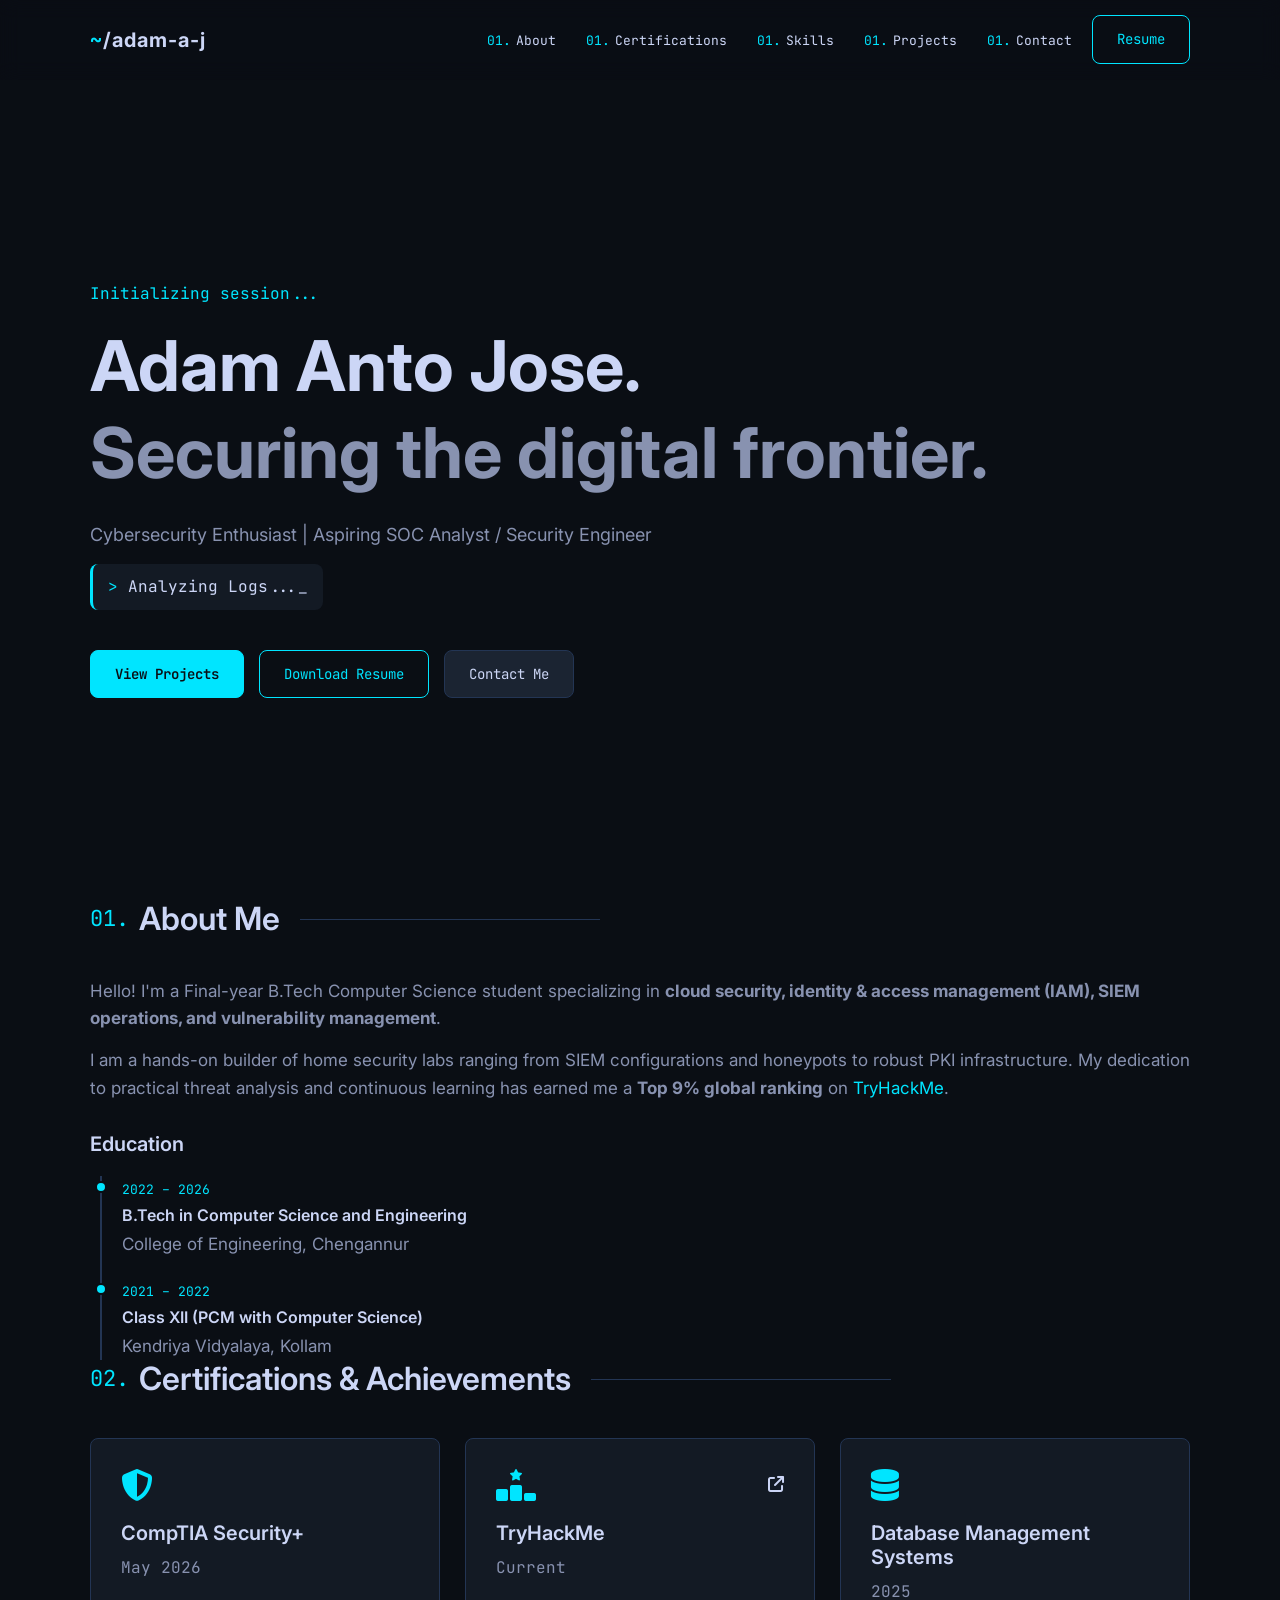
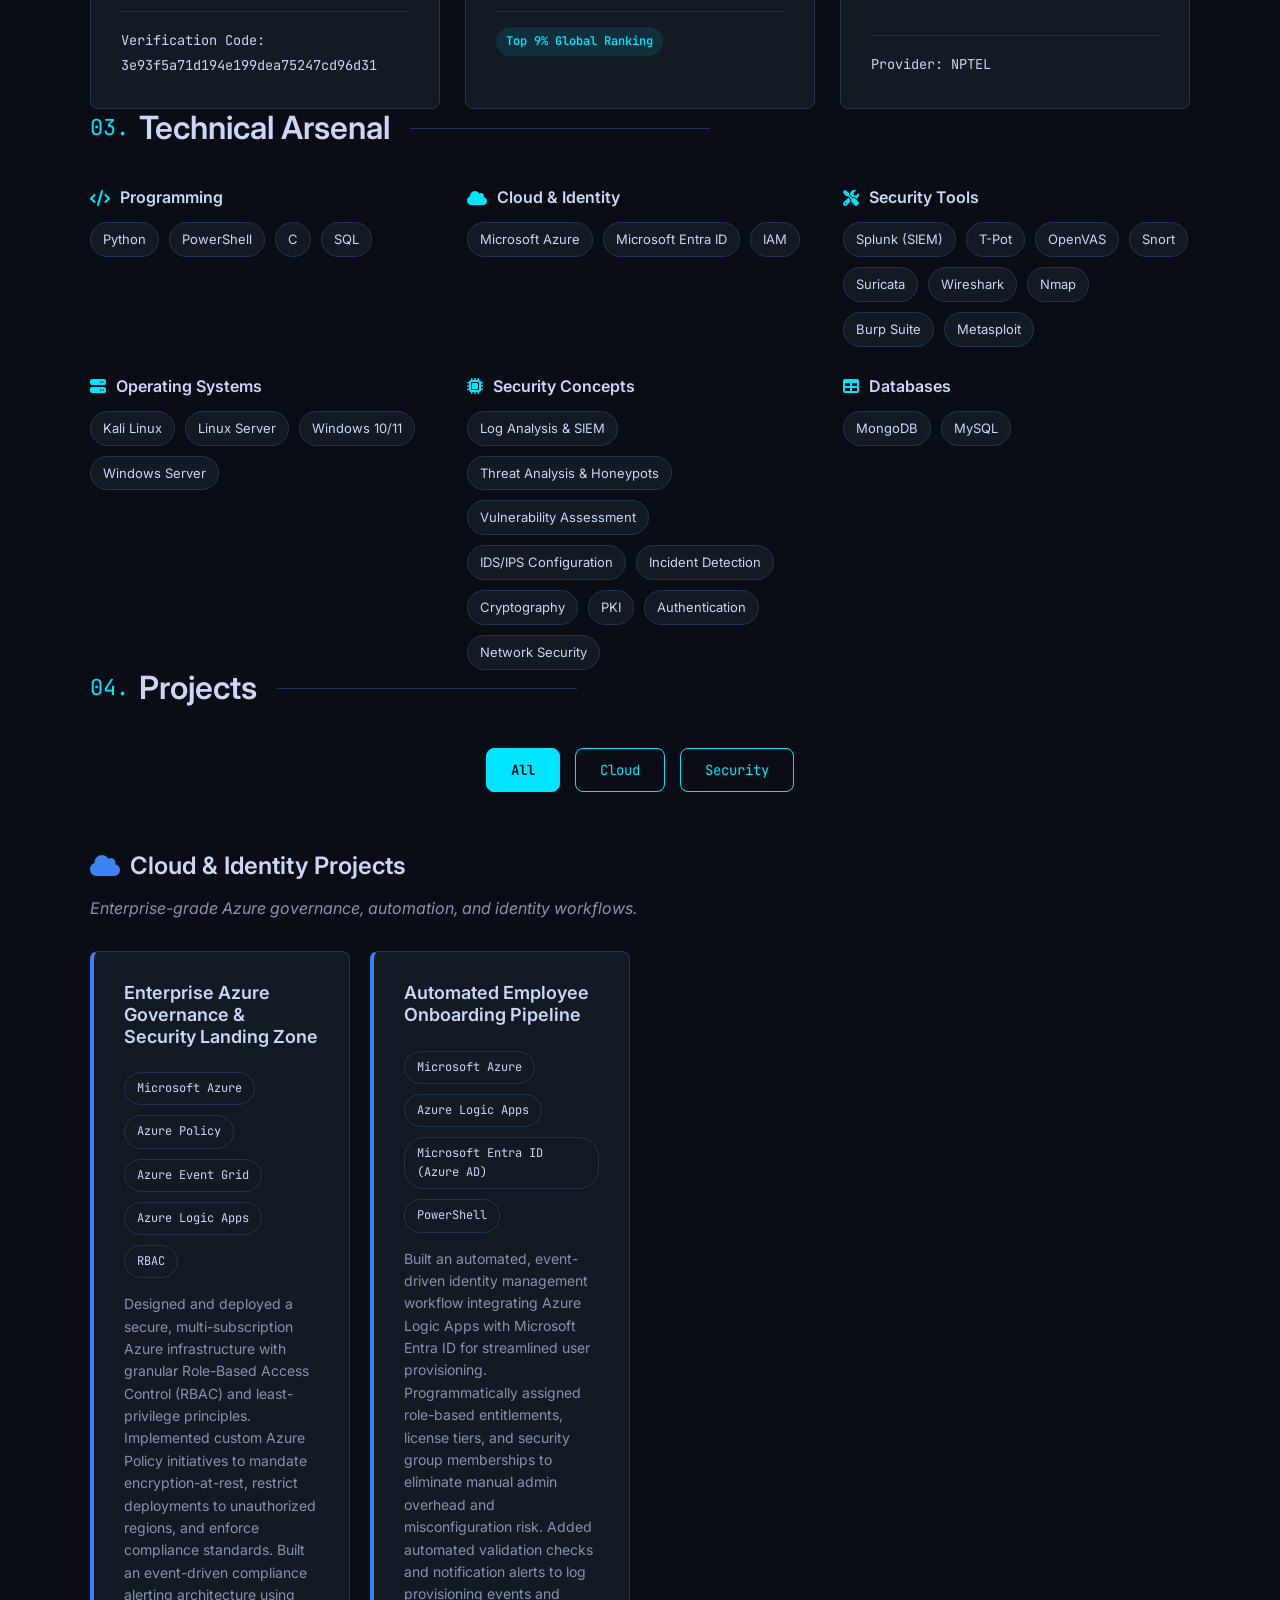
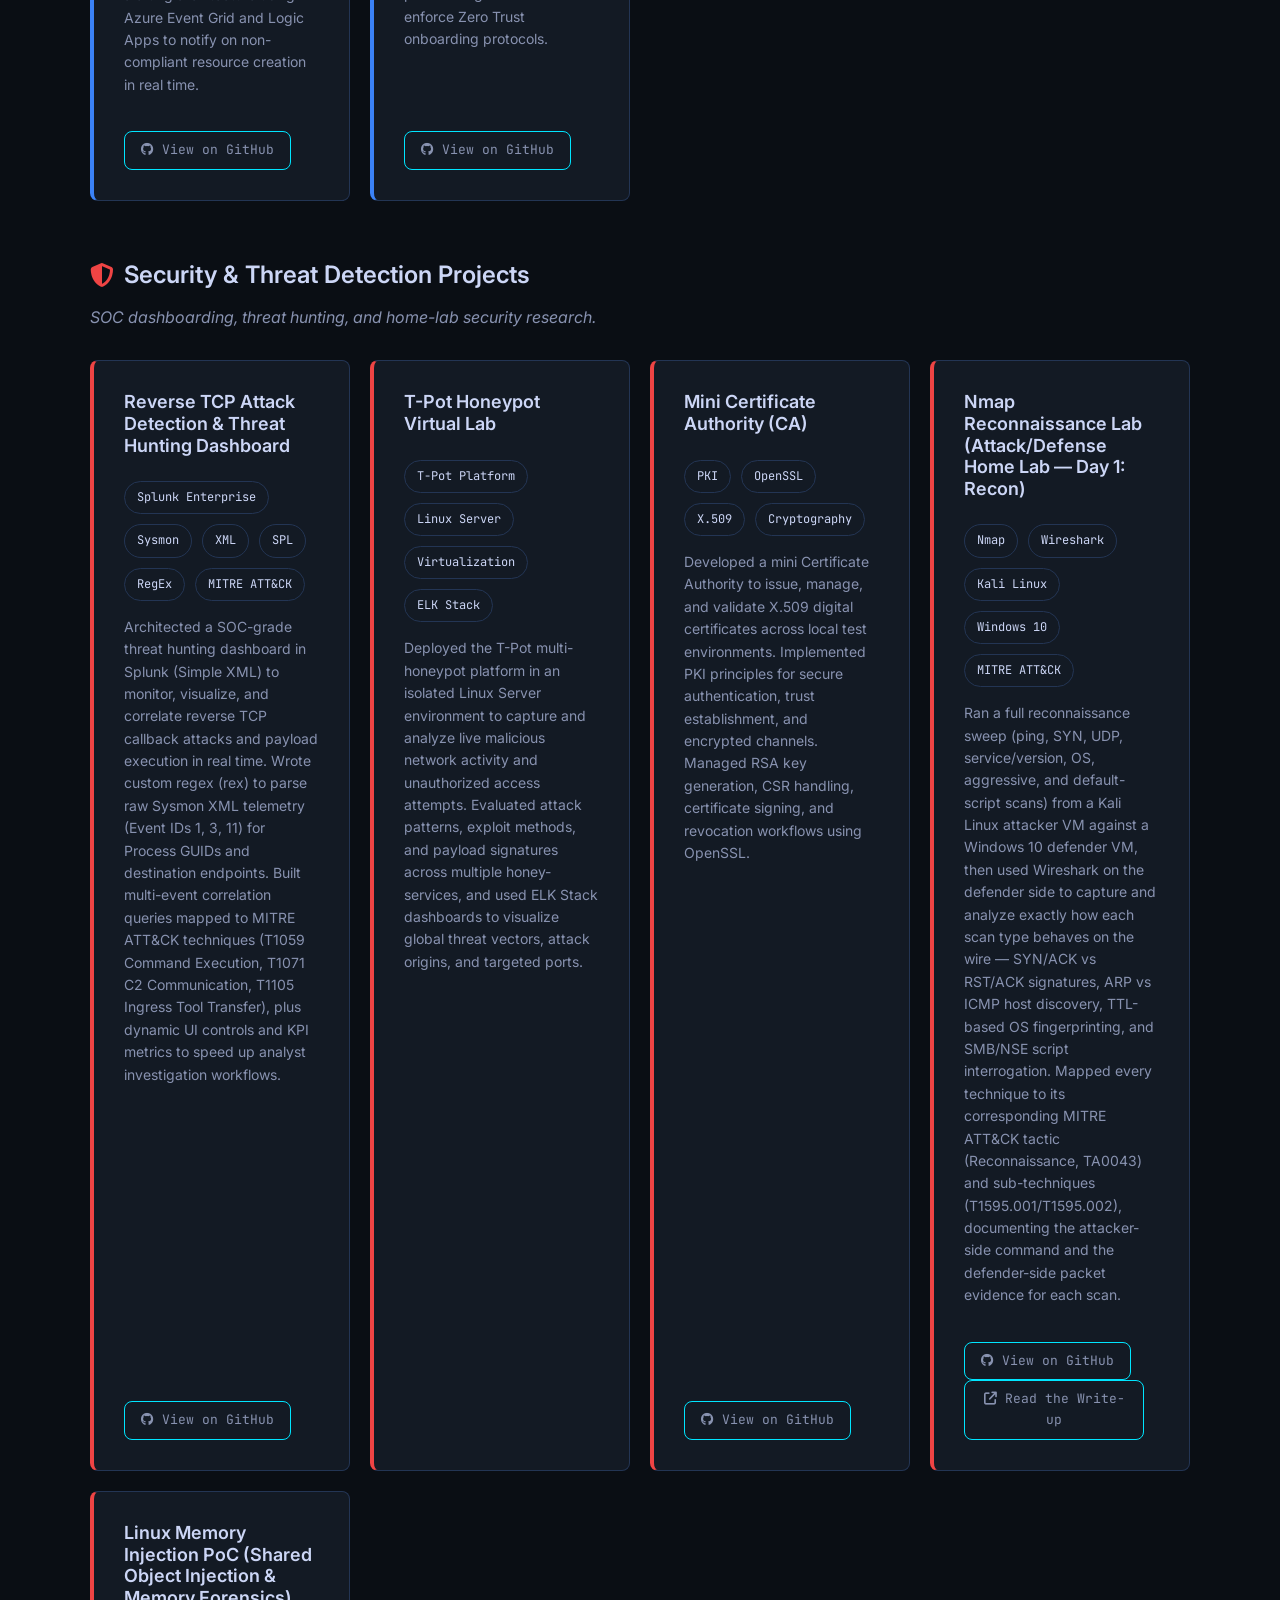
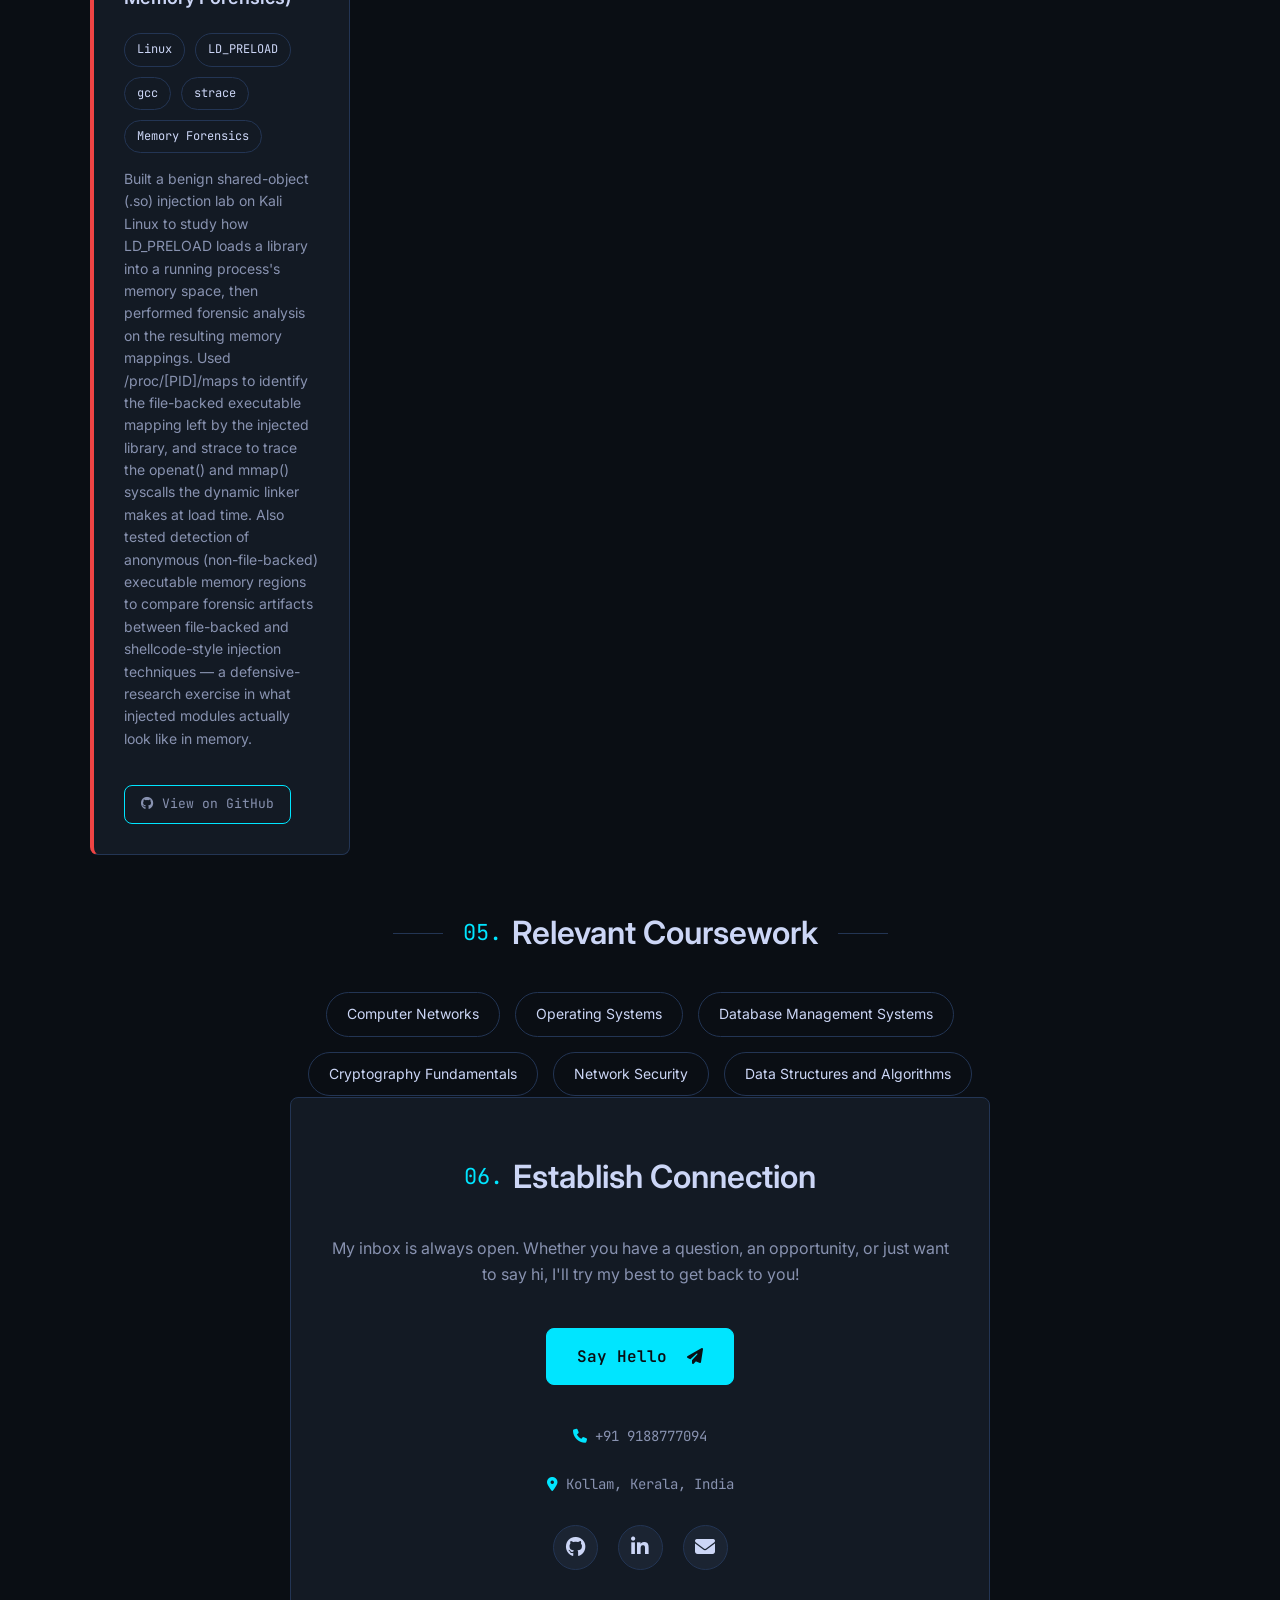
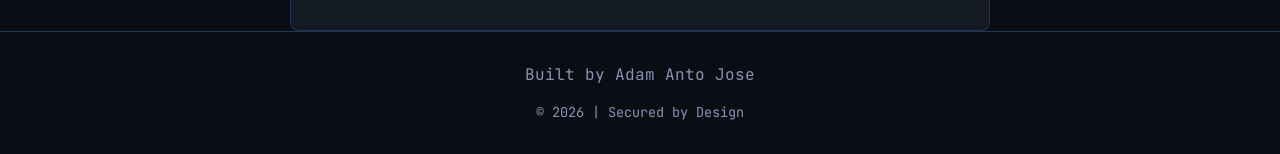
==== index.html @ 260c0771 "Add files via upload" ====
<!DOCTYPE html>
<html lang="en">

<head>
  <meta charset="UTF-8">
  <meta name="viewport" content="width=device-width, initial-scale=1.0">

  <!-- SEO & Meta Tags -->
  <title>Adam Anto Jose | Cybersecurity Professional</title>
  <meta name="description"
    content="Portfolio of Adam Anto Jose -  B.Tech Computer Science graduate with a strong foundation in cloud security, IAM, SIEM operations, and vulnerability management.">

  <!-- Open Graph -->
  <meta property="og:title" content="Adam Anto Jose | Cybersecurity Professional">
  <meta property="og:description" content="Cybersecurity Enthusiast | Aspiring SOC Analyst / Security Engineer">
  <meta property="og:type" content="website">

  <!-- Fonts -->
  <link rel="preconnect" href="https://fonts.googleapis.com">
  <link rel="preconnect" href="https://fonts.gstatic.com" crossorigin>
  <link
    href="https://fonts.googleapis.com/css2?family=Inter:wght@300;400;500;600;700&family=JetBrains+Mono:wght@400;500;700&display=swap"
    rel="stylesheet">

  <!-- FontAwesome -->
  <link rel="stylesheet" href="https://cdnjs.cloudflare.com/ajax/libs/font-awesome/6.4.0/css/all.min.css">

  <!-- Styles -->
  <link rel="stylesheet" href="style.css">
</head>

<body>

  <!-- Navigation -->
  <header id="navbar">
    <div class="nav-container main-grid">
      <a href="#hero" class="logo"><span class="mono accent">~</span>/adam-a-j</a>
      <button class="mobile-toggle" aria-label="Toggle menu">
        <i class="fa-solid fa-bars"></i>
      </button>
      <nav class="nav-links">
        <ol>
          <li><a href="#about">About</a></li>
          <li><a href="#certifications">Certifications</a></li>
          <li><a href="#skills">Skills</a></li>
          <li><a href="#projects">Projects</a></li>
          <li><a href="#contact">Contact</a></li>
        </ol>
        <a href="resume.pdf" class="btn btn-outline nav-btn" download>Resume</a>
      </nav>
    </div>
  </header>

  <main>
    <!-- Hero Section -->
    <section id="hero" class="main-grid">
      <div class="hero-content reveal fade-up">
        <p class="mono accent hero-greeting">Initializing session...</p>
        <h1 class="big-heading">Adam Anto Jose.</h1>
        <h2 class="big-heading muted">Securing the digital frontier.</h2>
        <div class="hero-bio">
          <p>Cybersecurity Enthusiast | Aspiring SOC Analyst / Security Engineer</p>
          <div class="terminal-text">
            <span class="mono accent">> </span><span id="typewriter" class="mono"></span>
          </div>
        </div>
        <div class="hero-cta">
          <a href="#projects" class="btn btn-primary">View Projects</a>
          <a href="Res.pdf" class="btn btn-outline" download>Download Resume</a>
          <a href="#contact" class="btn btn-secondary">Contact Me</a>
        </div>
      </div>
    </section>

    <!-- About Section -->
    <section id="about" class="main-grid">
      <h2 class="section-title reveal fade-right"><span class="mono accent">01.</span> About Me</h2>
      <div class="about-grid reveal fade-up">
        <div class="about-text">
          <p>Hello! I'm a Final-year B.Tech Computer Science student specializing in <strong>cloud security, identity &
              access management (IAM), SIEM operations, and vulnerability management</strong>.</p>
          <p>I am a hands-on builder of home security labs ranging from SIEM configurations and honeypots to robust PKI
            infrastructure. My dedication to practical threat analysis and continuous learning has earned me a
            <strong>Top 9% global ranking</strong> on <a href="https://tryhackme.com/p/adamaj44" target="_blank"
              class="text-link">TryHackMe</a>.
          </p>

          <h3 class="subsection-title">Education</h3>
          <div class="timeline">
            <div class="timeline-item">
              <div class="timeline-marker"></div>
              <div class="timeline-content">
                <span class="mono date">2022 – 2026</span>
                <h4>B.Tech in Computer Science and Engineering</h4>
                <p>College of Engineering, Chengannur</p>
              </div>
            </div>
            <div class="timeline-item">
              <div class="timeline-marker"></div>
              <div class="timeline-content">
                <span class="mono date">2021 – 2022</span>
                <h4>Class XII (PCM with Computer Science)</h4>
                <p>Kendriya Vidyalaya, Kollam</p>
              </div>
            </div>
          </div>
        </div>
      </div>
    </section>

    <!-- Certifications Section -->
    <section id="certifications" class="main-grid">
      <h2 class="section-title reveal fade-right"><span class="mono accent">02.</span> Certifications & Achievements
      </h2>
      <div class="card-grid reveal fade-up">

        <div class="card cert-card">
          <div class="card-top">
            <i class="fa-solid fa-shield-halved fa-2x accent"></i>
          </div>
          <h3>CompTIA Security+</h3>
          <p class="mono date">May 2026</p>
          <div class="cert-code">
            <span class="mono sm-text">Verification Code:</span>
            <span class="mono sm-text m-0">3e93f5a71d194e199dea75247cd96d31</span>
          </div>
        </div>

        <div class="card cert-card">
          <div class="card-top">
            <i class="fa-solid fa-ranking-star fa-2x accent"></i>
            <a href="https://tryhackme.com/p/adamantojose" target="_blank" aria-label="TryHackMe Profile"><i
                class="fa-solid fa-arrow-up-right-from-square"></i></a>
          </div>
          <h3>TryHackMe</h3>
          <p class="mono date">Current</p>
          <div class="cert-code">
            <span class="badge">Top 9% Global Ranking</span>
          </div>
        </div>

        <div class="card cert-card">
          <div class="card-top">
            <i class="fa-solid fa-database fa-2x accent"></i>
          </div>
          <h3>Database Management Systems</h3>
          <p class="mono date">2025</p>
          <div class="cert-code">
            <span class="mono sm-text m-0">Provider: NPTEL</span>
          </div>
        </div>

      </div>
    </section>

    <!-- Skills Section -->
    <section id="skills" class="main-grid">
      <h2 class="section-title reveal fade-right"><span class="mono accent">03.</span> Technical Arsenal</h2>
      <div class="skills-grid reveal fade-up">

        <div class="skill-category">
          <h3><i class="fa-solid fa-code"></i> Programming</h3>
          <div class="pill-group">
            <span class="pill">Python</span>
            <span class="pill">PowerShell</span>
            <span class="pill">C</span>
            <span class="pill">SQL</span>
          </div>
        </div>

        <div class="skill-category">
          <h3><i class="fa-solid fa-cloud"></i> Cloud & Identity</h3>
          <div class="pill-group">
            <span class="pill">Microsoft Azure</span>
            <span class="pill">Microsoft Entra ID</span>
            <span class="pill">IAM</span>
          </div>
        </div>

        <div class="skill-category">
          <h3><i class="fa-solid fa-screwdriver-wrench"></i> Security Tools</h3>
          <div class="pill-group">
            <span class="pill">Splunk (SIEM)</span>
            <span class="pill">T-Pot</span>
            <span class="pill">OpenVAS</span>
            <span class="pill">Snort</span>
            <span class="pill">Suricata</span>
            <span class="pill">Wireshark</span>
            <span class="pill">Nmap</span>
            <span class="pill">Burp Suite</span>
            <span class="pill">Metasploit</span>
          </div>
        </div>

        <div class="skill-category">
          <h3><i class="fa-solid fa-server"></i> Operating Systems</h3>
          <div class="pill-group">
            <span class="pill">Kali Linux</span>
            <span class="pill">Linux Server</span>
            <span class="pill">Windows 10/11</span>
            <span class="pill">Windows Server</span>
          </div>
        </div>

        <div class="skill-category">
          <h3><i class="fa-solid fa-microchip"></i> Security Concepts</h3>
          <div class="pill-group">
            <span class="pill">Log Analysis & SIEM</span>
            <span class="pill">Threat Analysis & Honeypots</span>
            <span class="pill">Vulnerability Assessment</span>
            <span class="pill">IDS/IPS Configuration</span>
            <span class="pill">Incident Detection</span>
            <span class="pill">Cryptography</span>
            <span class="pill">PKI</span>
            <span class="pill">Authentication</span>
            <span class="pill">Network Security</span>
          </div>
        </div>

        <div class="skill-category">
          <h3><i class="fa-solid fa-table"></i> Databases</h3>
          <div class="pill-group">
            <span class="pill">MongoDB</span>
            <span class="pill">MySQL</span>
          </div>
        </div>

      </div>
    </section>

    <!-- Projects Section -->
    <section id="projects" class="main-grid">
      <h2 class="section-title reveal fade-right"><span class="mono accent">04.</span> Projects</h2>

      <div class="project-filters reveal fade-up"
        style="display: flex; gap: 15px; margin-bottom: 60px; justify-content: center; flex-wrap: wrap;">
        <button class="btn btn-primary filter-btn" data-filter="all">All</button>
        <button class="btn btn-outline filter-btn" data-filter="cloud">Cloud</button>
        <button class="btn btn-outline filter-btn" data-filter="security">Security</button>
      </div>

      <!-- ================= CLOUD & IDENTITY PROJECTS ================= -->
      <div class="project-category reveal fade-up" data-group="cloud" style="margin-bottom: 60px;">
        <h3 class="subsection-title"
          style="display: flex; align-items: center; gap: 10px; margin-bottom: 15px; font-size: 24px;">
          <i class="fa-solid fa-cloud" style="color: #3b82f6;"></i> Cloud & Identity Projects
        </h3>
        <p style="color: var(--text-muted); font-style: italic; margin-bottom: 30px;">Enterprise-grade Azure governance,
          automation, and identity workflows.</p>

        <div class="other-projects-grid">

          <div class="card simple-card" style="border-left: 4px solid #3b82f6;">
            <h3>Enterprise Azure Governance & Security Landing Zone</h3>
            <div class="pill-group wrap-group mt-15" style="margin: 15px 0;">
              <span class="pill mono-pill">Microsoft Azure</span>
              <span class="pill mono-pill">Azure Policy</span>
              <span class="pill mono-pill">Azure Event Grid</span>
              <span class="pill mono-pill">Azure Logic Apps</span>
              <span class="pill mono-pill">RBAC</span>
            </div>
            <p class="card-desc">Designed and deployed a secure, multi-subscription Azure infrastructure with granular
              Role-Based Access Control (RBAC) and least-privilege principles. Implemented custom Azure Policy
              initiatives to mandate encryption-at-rest, restrict deployments to unauthorized regions, and enforce
              compliance standards. Built an event-driven compliance alerting architecture using Azure Event Grid and
              Logic Apps to notify on non-compliant resource creation in real time.</p>
            <div class="project-links mt-links" style="margin-top: 20px;">
              <a href="https://github.com/adamaj44/azure-enterprise-governance-landingzone" target="_blank"
                class="btn btn-outline sm-text" style="padding: 8px 16px; font-size: 13px;"><i
                  class="fa-brands fa-github"></i> View on GitHub</a>
            </div>
          </div>

          <div class="card simple-card" style="border-left: 4px solid #3b82f6;">
            <h3>Automated Employee Onboarding Pipeline</h3>
            <div class="pill-group wrap-group mt-15" style="margin: 15px 0;">
              <span class="pill mono-pill">Microsoft Azure</span>
              <span class="pill mono-pill">Azure Logic Apps</span>
              <span class="pill mono-pill">Microsoft Entra ID (Azure AD)</span>
              <span class="pill mono-pill">PowerShell</span>
            </div>
            <p class="card-desc">Built an automated, event-driven identity management workflow integrating Azure Logic
              Apps with Microsoft Entra ID for streamlined user provisioning. Programmatically assigned role-based
              entitlements, license tiers, and security group memberships to eliminate manual admin overhead and
              misconfiguration risk. Added automated validation checks and notification alerts to log provisioning
              events and enforce Zero Trust onboarding protocols.</p>
            <div class="project-links mt-links" style="margin-top: 20px;">
              <a href="https://github.com/adamaj44/azure-employee-onboarding-automator" target="_blank"
                class="btn btn-outline sm-text" style="padding: 8px 16px; font-size: 13px;"><i
                  class="fa-brands fa-github"></i> View on GitHub</a>
            </div>
          </div>

        </div>
      </div>

      <!-- ================= SECURITY & THREAT DETECTION PROJECTS ================= -->
      <div class="project-category reveal fade-up" data-group="security" style="margin-bottom: 60px;">
        <h3 class="subsection-title"
          style="display: flex; align-items: center; gap: 10px; margin-bottom: 15px; font-size: 24px;">
          <i class="fa-solid fa-shield-halved" style="color: #ef4444;"></i> Security & Threat Detection Projects
        </h3>
        <p style="color: var(--text-muted); font-style: italic; margin-bottom: 30px;">SOC dashboarding, threat hunting,
          and home-lab security research.</p>

        <div class="other-projects-grid">

          <div class="card simple-card" style="border-left: 4px solid #ef4444;">
            <h3>Reverse TCP Attack Detection & Threat Hunting Dashboard</h3>
            <div class="pill-group wrap-group mt-15" style="margin: 15px 0;">
              <span class="pill mono-pill">Splunk Enterprise</span>
              <span class="pill mono-pill">Sysmon</span>
              <span class="pill mono-pill">XML</span>
              <span class="pill mono-pill">SPL</span>
              <span class="pill mono-pill">RegEx</span>
              <span class="pill mono-pill">MITRE ATT&CK</span>
            </div>
            <p class="card-desc">Architected a SOC-grade threat hunting dashboard in Splunk (Simple XML) to monitor,
              visualize, and correlate reverse TCP callback attacks and payload execution in real time. Wrote custom
              regex (rex) to parse raw Sysmon XML telemetry (Event IDs 1, 3, 11) for Process GUIDs and destination
              endpoints. Built multi-event correlation queries mapped to MITRE ATT&CK techniques (T1059 Command
              Execution, T1071 C2 Communication, T1105 Ingress Tool Transfer), plus dynamic UI controls and KPI metrics
              to speed up analyst investigation workflows.</p>
            <div class="project-links mt-links" style="margin-top: 20px;">
              <a href="https://github.com/adamaj44/SOC-Threat-Hunting-Lab-Reverse-TCP-Attack-Investigation"
                target="_blank" class="btn btn-outline sm-text" style="padding: 8px 16px; font-size: 13px;"><i
                  class="fa-brands fa-github"></i> View on GitHub</a>
            </div>
          </div>

          <div class="card simple-card" style="border-left: 4px solid #ef4444;">
            <h3>T-Pot Honeypot Virtual Lab</h3>
            <div class="pill-group wrap-group mt-15" style="margin: 15px 0;">
              <span class="pill mono-pill">T-Pot Platform</span>
              <span class="pill mono-pill">Linux Server</span>
              <span class="pill mono-pill">Virtualization</span>
              <span class="pill mono-pill">ELK Stack</span>
            </div>
            <p class="card-desc">Deployed the T-Pot multi-honeypot platform in an isolated Linux Server environment to
              capture and analyze live malicious network activity and unauthorized access attempts. Evaluated attack
              patterns, exploit methods, and payload signatures across multiple honey-services, and used ELK Stack
              dashboards to visualize global threat vectors, attack origins, and targeted ports.</p>
          </div>

          <div class="card simple-card" style="border-left: 4px solid #ef4444;">
            <h3>Mini Certificate Authority (CA)</h3>
            <div class="pill-group wrap-group mt-15" style="margin: 15px 0;">
              <span class="pill mono-pill">PKI</span>
              <span class="pill mono-pill">OpenSSL</span>
              <span class="pill mono-pill">X.509</span>
              <span class="pill mono-pill">Cryptography</span>
            </div>
            <p class="card-desc">Developed a mini Certificate Authority to issue, manage, and validate X.509 digital
              certificates across local test environments. Implemented PKI principles for secure authentication, trust
              establishment, and encrypted channels. Managed RSA key generation, CSR handling, certificate signing, and
              revocation workflows using OpenSSL.</p>
            <div class="project-links mt-links" style="margin-top: 20px;">
              <a href="https://github.com/adamaj44/Mini_CA" target="_blank" class="btn btn-outline sm-text"
                style="padding: 8px 16px; font-size: 13px;"><i class="fa-brands fa-github"></i> View on GitHub</a>
            </div>
          </div>

          <div class="card simple-card" style="border-left: 4px solid #ef4444;">
            <h3>Nmap Reconnaissance Lab (Attack/Defense Home Lab — Day 1: Recon)</h3>
            <div class="pill-group wrap-group mt-15" style="margin: 15px 0;">
              <span class="pill mono-pill">Nmap</span>
              <span class="pill mono-pill">Wireshark</span>
              <span class="pill mono-pill">Kali Linux</span>
              <span class="pill mono-pill">Windows 10</span>
              <span class="pill mono-pill">MITRE ATT&CK</span>
            </div>
            <p class="card-desc">Ran a full reconnaissance sweep (ping, SYN, UDP, service/version, OS, aggressive, and
              default-script scans) from a Kali Linux attacker VM against a Windows 10 defender VM, then used Wireshark
              on the defender side to capture and analyze exactly how each scan type behaves on the wire — SYN/ACK vs
              RST/ACK signatures, ARP vs ICMP host discovery, TTL-based OS fingerprinting, and SMB/NSE script
              interrogation. Mapped every technique to its corresponding MITRE ATT&CK tactic (Reconnaissance, TA0043)
              and sub-techniques (T1595.001/T1595.002), documenting the attacker-side command and the defender-side
              packet evidence for each scan.</p>
            <div class="project-links mt-links" style="margin-top: 20px;">
              <a href="https://github.com/adamaj44/nmap-reconnaissance-lab" target="_blank"
                class="btn btn-outline sm-text" style="padding: 8px 16px; font-size: 13px;"><i
                  class="fa-brands fa-github"></i> View on GitHub</a>
              <a href="https://medium.com/@adamantojose/day-1-reconnaissance-how-i-scanned-my-own-network-and-got-caught-3c83202ce12e"
                target="_blank" class="btn btn-outline sm-text" style="padding: 8px 16px; font-size: 13px;"><i
                  class="fa-solid fa-arrow-up-right-from-square"></i> Read the Write-up</a>
            </div>
          </div>

          <div class="card simple-card" style="border-left: 4px solid #ef4444;">
            <h3>Linux Memory Injection PoC (Shared Object Injection & Memory Forensics)</h3>
            <div class="pill-group wrap-group mt-15" style="margin: 15px 0;">
              <span class="pill mono-pill">Linux</span>
              <span class="pill mono-pill">LD_PRELOAD</span>
              <span class="pill mono-pill">gcc</span>
              <span class="pill mono-pill">strace</span>
              <span class="pill mono-pill">Memory Forensics</span>
            </div>
            <p class="card-desc">Built a benign shared-object (.so) injection lab on Kali Linux to study how LD_PRELOAD
              loads a library into a running process's memory space, then performed forensic analysis on the resulting
              memory mappings. Used /proc/[PID]/maps to identify the file-backed executable mapping left by the injected
              library, and strace to trace the openat() and mmap() syscalls the dynamic linker makes at load time. Also
              tested detection of anonymous (non-file-backed) executable memory regions to compare forensic artifacts
              between file-backed and shellcode-style injection techniques — a defensive-research exercise in what
              injected modules actually look like in memory.</p>
            <div class="project-links mt-links" style="margin-top: 20px;">
              <a href="https://github.com/adamaj44/Linux-Memory-Injection-PoC" target="_blank"
                class="btn btn-outline sm-text" style="padding: 8px 16px; font-size: 13px;"><i
                  class="fa-brands fa-github"></i> View on GitHub</a>
            </div>
          </div>

        </div>
      </div>

    </section>

    <!-- Coursework Section -->
    <section id="coursework" class="main-grid">
      <div class="reveal fade-up center-layout">
        <h2 class="section-title"><span class="mono accent">05.</span> Relevant Coursework</h2>
        <div class="course-list">
          <span class="outline-pill">Computer Networks</span>
          <span class="outline-pill">Operating Systems</span>
          <span class="outline-pill">Database Management Systems</span>
          <span class="outline-pill">Cryptography Fundamentals</span>
          <span class="outline-pill">Network Security</span>
          <span class="outline-pill">Data Structures and Algorithms</span>
        </div>
      </div>
    </section>

    <!-- Contact Section -->
    <section id="contact" class="main-grid">
      <div class="contact-card reveal fade-up">
        <h2 class="section-title"><span class="mono accent">06.</span> Establish Connection</h2>
        <p class="contact-desc">My inbox is always open. Whether you have a question, an opportunity, or just want to
          say hi, I'll try my best to get back to you!</p>

        <div class="contact-links">
          <a href="mailto:adamantojose@gmail.com" class="btn btn-primary lg-btn">Say Hello <i
              class="fa-solid fa-paper-plane"></i></a>
        </div>

        <div class="contact-info">
          <p><i class="fa-solid fa-phone accent"></i> +91 9188777094</p>
          <p><i class="fa-solid fa-location-dot accent"></i> Kollam, Kerala, India</p>
        </div>

        <div class="social-links-lg">
          <a href="https://github.com/adamaj44" target="_blank" aria-label="GitHub"><i
              class="fa-brands fa-github"></i></a>
          <a href="https://www.linkedin.com/in/adam-anto-jose-2b1365224/" target="_blank" aria-label="LinkedIn"><i
              class="fa-brands fa-linkedin-in"></i></a>
          <a href="mailto:adamantojose@gmail.com" aria-label="Email"><i class="fa-solid fa-envelope"></i></a>
        </div>
      </div>
    </section>
  </main>

  <footer>
    <div class="footer-content mono">
      <p>Built by Adam Anto Jose</p>
      <p class="sm-text muted">&copy; 2026 | Secured by Design</p>
    </div>
  </footer>

  <script src="script.js"></script>
</body>

</html>
---- style.css ----
/* ==========================================================================
   CSS Variables & Theme Configuration
   ========================================================================== */
:root {
   /* Dark mode color palette */
   --bg-primary: #0a0e14;
   --bg-secondary: #131a24;
   --bg-tertiary: #1b2432;
   --accent: #00e5ff;
   /* Cyan/Electric Blue for tech/security vibe */
   --accent-tint: rgba(0, 229, 255, 0.1);
   --accent-glow: rgba(0, 229, 255, 0.25);
   --text-main: #ccd6f6;
   --text-muted: #8892b0;
   --text-dark: #0a0e14;
   --border-color: #233554;

   /* Typography */
   --font-sans: 'Inter', system-ui, -apple-system, sans-serif;
   --font-mono: 'JetBrains Mono', 'Fira Code', monospace;

   /* Spacing */
   --nav-height: 80px;
   --section-padding: 100px 0;
   --border-radius: 8px;
   --transition: all 0.3s cubic-bezier(0.645, 0.045, 0.355, 1);
}

/* ==========================================================================
   Reset & Global Styles
   ========================================================================== */
* {
   margin: 0;
   padding: 0;
   box-sizing: border-box;
}

html {
   scroll-behavior: smooth;
   scrollbar-width: thin;
   scrollbar-color: var(--border-color) var(--bg-primary);
}

::-webkit-scrollbar {
   width: 10px;
}

::-webkit-scrollbar-track {
   background: var(--bg-primary);
}

::-webkit-scrollbar-thumb {
   background: var(--border-color);
   border-radius: 5px;
}

::-webkit-scrollbar-thumb:hover {
   background: var(--text-muted);
}

body {
   background-color: var(--bg-primary);
   color: var(--text-main);
   font-family: var(--font-sans);
   line-height: 1.6;
   font-size: 16px;
   overflow-x: hidden;
}

/* Typography Utilities */
h1,
h2,
h3,
h4,
h5,
h6 {
   color: var(--text-main);
   font-weight: 600;
   line-height: 1.2;
}

a {
   color: inherit;
   text-decoration: none;
   transition: var(--transition);
}

p {
   color: var(--text-muted);
   margin-bottom: 15px;
}

p:last-child {
   margin-bottom: 0;
}

.mono {
   font-family: var(--font-mono);
}

.accent {
   color: var(--accent);
}

.muted {
   color: var(--text-muted);
}

.sm-text {
   font-size: 0.85rem;
}

.m-0 {
   margin: 0;
}

.center-text {
   text-align: center;
}

.section-title {
   display: flex;
   align-items: center;
   font-size: clamp(26px, 5vw, 32px);
   margin-bottom: 40px;
   white-space: nowrap;
}

.section-title .mono {
   font-size: clamp(18px, 3vw, 22px);
   font-weight: 400;
   margin-right: 10px;
}

.section-title::after {
   content: "";
   display: block;
   width: 100%;
   height: 1px;
   margin-left: 20px;
   background-color: var(--border-color);
   max-width: 300px;
}

.text-link {
   color: var(--accent);
   position: relative;
   text-decoration: underline;
   text-decoration-color: transparent;
}

.text-link:hover {
   text-decoration-color: var(--accent);
}

/* Layout Containers */
.main-grid {
   max-width: 1200px;
   margin: 0 auto;
   padding: 0 50px;
}

section {
   padding: var(--section-padding);
}

/* ==========================================================================
   Buttons
   ========================================================================== */
.btn {
   display: inline-block;
   font-family: var(--font-mono);
   font-size: 14px;
   padding: 12px 24px;
   border-radius: var(--border-radius);
   cursor: pointer;
   text-align: center;
}

.btn-primary {
   background-color: var(--accent);
   color: var(--bg-primary);
   border: 1px solid var(--accent);
   font-weight: 600;
}

.btn-primary:hover {
   background-color: transparent;
   color: var(--accent);
   box-shadow: 0 0 15px var(--accent-glow);
}

.btn-secondary {
   background-color: var(--bg-tertiary);
   color: var(--text-main);
   border: 1px solid var(--border-color);
}

.btn-secondary:hover {
   border-color: var(--text-muted);
}

.btn-outline {
   background-color: transparent;
   color: var(--accent);
   border: 1px solid var(--accent);
}

.btn-outline:hover {
   background-color: var(--accent-tint);
   box-shadow: 0 0 10px var(--accent-glow);
}

/* ==========================================================================
   Navigation
   ========================================================================== */
header {
   position: fixed;
   top: 0;
   width: 100%;
   height: var(--nav-height);
   background-color: rgba(10, 14, 20, 0.85);
   backdrop-filter: blur(10px);
   -webkit-backdrop-filter: blur(10px);
   z-index: 100;
   transition: var(--transition);
   border-bottom: 1px solid transparent;
}

header.scrolled {
   border-bottom: 1px solid var(--bg-secondary);
   box-shadow: 0 10px 30px -10px rgba(0, 0, 0, 0.5);
   height: calc(var(--nav-height) - 10px);
}

.nav-container {
   display: flex;
   justify-content: space-between;
   align-items: center;
   height: 100%;
}

.logo {
   font-size: 20px;
   font-weight: 700;
   letter-spacing: 1px;
}

.nav-links ol {
   display: flex;
   align-items: center;
   list-style: none;
   gap: 30px;
   margin-right: 20px;
}

.nav-links ol li a {
   font-family: var(--font-mono);
   font-size: 13px;
   color: var(--text-main);
   counter-increment: nav-item;
}

.nav-links ol li a::before {
   content: "0" counter(nav-item) ".";
   color: var(--accent);
   margin-right: 5px;
}

.nav-links ol li a:hover,
.nav-links ol li a.active {
   color: var(--accent);
}

.nav-links {
   display: flex;
   align-items: center;
}

.mobile-toggle {
   display: none;
   background: none;
   border: none;
   color: var(--accent);
   font-size: 24px;
   cursor: pointer;
   z-index: 101;
}

/* ==========================================================================
   Hero Section
   ========================================================================== */
#hero {
   min-height: 100vh;
   display: flex;
   flex-direction: column;
   justify-content: center;
   padding-top: var(--nav-height);
}

.hero-greeting {
   margin-bottom: 20px;
   font-size: 16px;
}

.big-heading {
   font-size: clamp(40px, 8vw, 70px);
   font-weight: 700;
   line-height: 1.1;
   margin-bottom: 10px;
}

.hero-bio {
   max-width: 600px;
   margin-top: 30px;
   margin-bottom: 40px;
}

.hero-bio p {
   font-size: 18px;
   margin-bottom: 15px;
}

.terminal-text {
   font-size: 16px;
   background: var(--bg-secondary);
   padding: 10px 15px;
   border-radius: var(--border-radius);
   border-left: 3px solid var(--accent);
   display: inline-block;
   min-height: 44px;
}

#typewriter::after {
   content: '_';
   animation: blink 1s step-end infinite;
}

@keyframes blink {

   0%,
   100% {
      opacity: 1;
   }

   50% {
      opacity: 0;
   }
}

.hero-cta {
   display: flex;
   gap: 15px;
   flex-wrap: wrap;
}

/* ==========================================================================
   About Section
   ========================================================================== */
.about-grid {
   display: block;
   margin-top: 30px;
}

.about-text p {
   font-size: 17px;
}

.subsection-title {
   margin: 30px 0 20px;
   font-size: 20px;
}

.timeline {
   display: flex;
   flex-direction: column;
   gap: 20px;
   border-left: 2px solid var(--border-color);
   padding-left: 20px;
   margin-left: 10px;
}

.timeline-item {
   position: relative;
}

.timeline-marker {
   position: absolute;
   left: -27px;
   top: 5px;
   width: 12px;
   height: 12px;
   border-radius: 50%;
   background-color: var(--accent);
   border: 2px solid var(--bg-primary);
}

.timeline-content h4 {
   color: var(--text-bright);
   font-size: 16px;
   margin: 5px 0;
}

.timeline-content .date {
   color: var(--accent);
   font-size: 13px;
}



/* ==========================================================================
   Certifications
   ========================================================================== */
.card-grid {
   display: grid;
   grid-template-columns: repeat(auto-fill, minmax(300px, 1fr));
   gap: 25px;
}

.card {
   background-color: var(--bg-secondary);
   border: 1px solid var(--border-color);
   border-radius: var(--border-radius);
   padding: 30px;
   transition: var(--transition);
   position: relative;
   overflow: hidden;
   display: flex;
   flex-direction: column;
}

.card::before {
   content: "";
   position: absolute;
   top: 0;
   left: 0;
   width: 100%;
   height: 3px;
   background: var(--accent);
   transform: scaleX(0);
   transform-origin: left;
   transition: transform 0.3s ease;
}

.card:hover {
   transform: translateY(-5px);
   box-shadow: 0 10px 30px -15px var(--bg-secondary);
   border-color: var(--accent);
}

.card:hover::before {
   transform: scaleX(1);
}

.card-top {
   display: flex;
   justify-content: space-between;
   align-items: center;
   margin-bottom: 20px;
}

.cert-card h3 {
   font-size: 20px;
   margin-bottom: 10px;
}

.cert-code {
   margin-top: 15px;
   padding-top: 15px;
   border-top: 1px solid var(--border-color);
}

.badge {
   display: inline-block;
   background-color: var(--accent-tint);
   color: var(--accent);
   padding: 5px 10px;
   border-radius: 20px;
   font-size: 12px;
   font-weight: 600;
   font-family: var(--font-mono);
}

/* ==========================================================================
   Skills
   ========================================================================== */
.skills-grid {
   display: grid;
   grid-template-columns: repeat(auto-fit, minmax(280px, 1fr));
   gap: 30px;
}

.skill-category h3 {
   font-size: 16px;
   margin-bottom: 15px;
   display: flex;
   align-items: center;
   gap: 10px;
   color: var(--text-main);
}

.skill-category h3 i {
   color: var(--accent);
}

.pill-group {
   display: flex;
   flex-wrap: wrap;
   gap: 10px;
}

.pill {
   background-color: var(--bg-secondary);
   border: 1px solid var(--border-color);
   color: var(--text-main);
   padding: 6px 12px;
   border-radius: 20px;
   font-size: 13px;
   transition: var(--transition);
}

.pill:hover {
   border-color: var(--accent);
   color: var(--accent);
}

/* ==========================================================================
   Projects
   ========================================================================== */
.featured-project {
   display: grid;
   grid-template-columns: repeat(12, 1fr);
   align-items: center;
   gap: 20px;
   margin-bottom: 80px;
}

.project-content {
   grid-column: 1 / 7;
   position: relative;
   z-index: 2;
}

.featured-project.reverse .project-content {
   grid-column: 7 / -1;
   text-align: right;
}

.featured-project.reverse .project-image-box {
   grid-column: 1 / 8;
}

.featured-project.reverse .pill-group {
   justify-content: flex-end;
}

.project-image-box {
   grid-column: 6 / -1;
   position: relative;
   z-index: 1;
}

.project-overline {
   font-size: 13px;
   margin-bottom: 5px;
}

.project-title {
   font-size: clamp(24px, 5vw, 28px);
   margin-bottom: 20px;
}

.project-description {
   background-color: var(--bg-tertiary);
   padding: 25px;
   border-radius: var(--border-radius);
   border: 1px solid var(--border-color);
   box-shadow: 0 10px 30px -15px rgba(0, 0, 0, 0.5);
   margin-bottom: 20px;
   color: var(--text-main);
   transition: var(--transition);
}

.project-description:hover {
   border-color: var(--accent-tint);
}

.mono-pill {
   font-family: var(--font-mono);
   font-size: 12px;
   background-color: transparent;
   border-color: var(--border-color);
}

.wrap-group {
   margin-bottom: 20px;
}

.project-links a {
   color: var(--text-muted);
   margin-right: 15px;
}

.project-links a:hover {
   color: var(--accent);
}

.terminal-mockup {
   background-color: #000;
   border-radius: var(--border-radius);
   border: 1px solid var(--border-color);
   overflow: hidden;
   box-shadow: 0 10px 30px -15px rgba(0, 0, 0, 0.7);
   opacity: 0.8;
   transition: var(--transition);
}

.terminal-mockup:hover {
   opacity: 1;
   transform: translateY(-2px);
   border-color: var(--accent-tint);
}

.terminal-header {
   background-color: var(--bg-secondary);
   padding: 10px 15px;
   border-bottom: 1px solid var(--border-color);
   display: flex;
   gap: 8px;
}

.dot {
   width: 12px;
   height: 12px;
   border-radius: 50%;
}

.red {
   background-color: #ff5f56;
}

.yellow {
   background-color: #ffbd2e;
}

.green {
   background-color: #27c93f;
}

.terminal-body {
   padding: 20px;
   font-size: 13px;
   color: var(--text-main);
   line-height: 1.4;
}

.mt-repo {
   margin-top: 60px;
   margin-bottom: 40px;
}

.other-projects-grid {
   display: grid;
   grid-template-columns: repeat(auto-fill, minmax(250px, 1fr));
   gap: 20px;
}

.simple-card .card-top.flex-between {
   margin-bottom: 30px;
}

.simple-card h3 {
   font-size: 18px;
   margin-bottom: 10px;
}

.card-desc {
   font-size: 14px;
   flex-grow: 1;
}

.tech-list {
   font-size: 12px;
   color: var(--text-muted);
   margin-top: 20px;
}

/* ==========================================================================
   Coursework
   ========================================================================== */
.center-layout {
   display: flex;
   flex-direction: column;
   align-items: center;
   text-align: center;
}

.center-layout .section-title::after,
.center-layout .section-title::before {
   content: "";
   display: block;
   width: 50px;
   height: 1px;
   background-color: var(--border-color);
   margin: 0 20px;
}

.course-list {
   display: flex;
   flex-wrap: wrap;
   justify-content: center;
   gap: 15px;
   max-width: 800px;
}

.outline-pill {
   border: 1px solid var(--border-color);
   padding: 10px 20px;
   border-radius: 30px;
   font-size: 14px;
   color: var(--text-main);
   transition: var(--transition);
}

.outline-pill:hover {
   background-color: var(--bg-secondary);
   border-color: var(--accent);
   color: var(--accent);
}

/* ==========================================================================
   Contact
   ========================================================================== */
.contact-card {
   background-color: var(--bg-secondary);
   border: 1px solid var(--border-color);
   border-radius: var(--border-radius);
   padding: 60px 40px;
   text-align: center;
   max-width: 700px;
   margin: 0 auto;
}

.contact-card .section-title {
   justify-content: center;
}

.contact-card .section-title::after {
   display: none;
}

.contact-desc {
   margin-bottom: 40px;
   font-size: 16px;
}

.contact-links {
   margin-bottom: 40px;
}

.lg-btn {
   font-size: 16px;
   padding: 15px 30px;
}

.lg-btn i {
   margin-left: 10px;
}

.contact-info {
   display: flex;
   flex-direction: column;
   gap: 10px;
   margin-bottom: 30px;
   font-family: var(--font-mono);
   font-size: 14px;
}

.social-links-lg {
   display: flex;
   justify-content: center;
   gap: 20px;
}

.social-links-lg a {
   display: flex;
   align-items: center;
   justify-content: center;
   width: 45px;
   height: 45px;
   background-color: var(--bg-tertiary);
   border-radius: 50%;
   color: var(--text-main);
   font-size: 20px;
   border: 1px solid var(--border-color);
}

.social-links-lg a:hover {
   background-color: var(--accent);
   color: var(--bg-primary);
   border-color: var(--accent);
   transform: translateY(-3px);
   box-shadow: 0 5px 15px var(--accent-glow);
}

/* ==========================================================================
   Footer
   ========================================================================== */
footer {
   padding: 30px;
   text-align: center;
   border-top: 1px solid var(--border-color);
}

/* ==========================================================================
   Animations & Scroll Reveal
   ========================================================================== */
.reveal {
   opacity: 0;
   visibility: hidden;
   transition: all 0.8s cubic-bezier(0.5, 0, 0, 1);
   will-change: opacity, transform;
}

.fade-up {
   transform: translateY(40px);
}

.fade-right {
   transform: translateX(-40px);
}

.reveal.active {
   opacity: 1;
   visibility: visible;
   transform: translate(0, 0);
}

/* ==========================================================================
   Responsive
   ========================================================================== */
@media (max-width: 900px) {
   .featured-project {
      display: flex;
      flex-direction: column;
      align-items: stretch;
   }

   .featured-project.reverse {
      flex-direction: column;
   }

   .featured-project.reverse .project-content {
      text-align: left;
   }

   .featured-project.reverse .pill-group {
      justify-content: flex-start;
   }

   .project-content {
      background-color: var(--bg-secondary);
      padding: 30px;
      border-radius: var(--border-radius);
      border: 1px solid var(--border-color);
   }

   .project-description {
      background: none;
      padding: 0;
      box-shadow: none;
      border: none;
   }

   .project-image-box {
      display: none;
   }
}

@media (max-width: 768px) {
   .main-grid {
      padding: 0 25px;
   }

   section {
      padding: 80px 0;
   }

   .mobile-toggle {
      display: block;
   }

   .nav-links {
      position: fixed;
      top: 0;
      right: -100%;
      width: min(75vw, 400px);
      height: 100vh;
      background-color: var(--bg-secondary);
      flex-direction: column;
      justify-content: center;
      padding: 50px;
      box-shadow: -10px 0 30px rgba(0, 0, 0, 0.5);
      transition: var(--transition);
   }

   .nav-links.menu-open {
      right: 0;
   }

   .nav-links ol {
      flex-direction: column;
      width: 100%;
      margin: 0 0 30px 0;
      gap: 0;
   }

   .nav-links ol li {
      width: 100%;
      text-align: center;
      margin-bottom: 20px;
   }

   .nav-links ol li a {
      display: flex;
      flex-direction: column;
      font-size: 16px;
   }

   .nav-btn {
      width: 100%;
   }
}

@media (max-width: 480px) {
   .hero-cta {
      flex-direction: column;
      width: 100%;
   }

   .hero-cta .btn {
      width: 100%;
   }

   .contact-card {
      padding: 40px 20px;
   }

   .center-layout .section-title::after,
   .center-layout .section-title::before {
      display: none;
   }
}
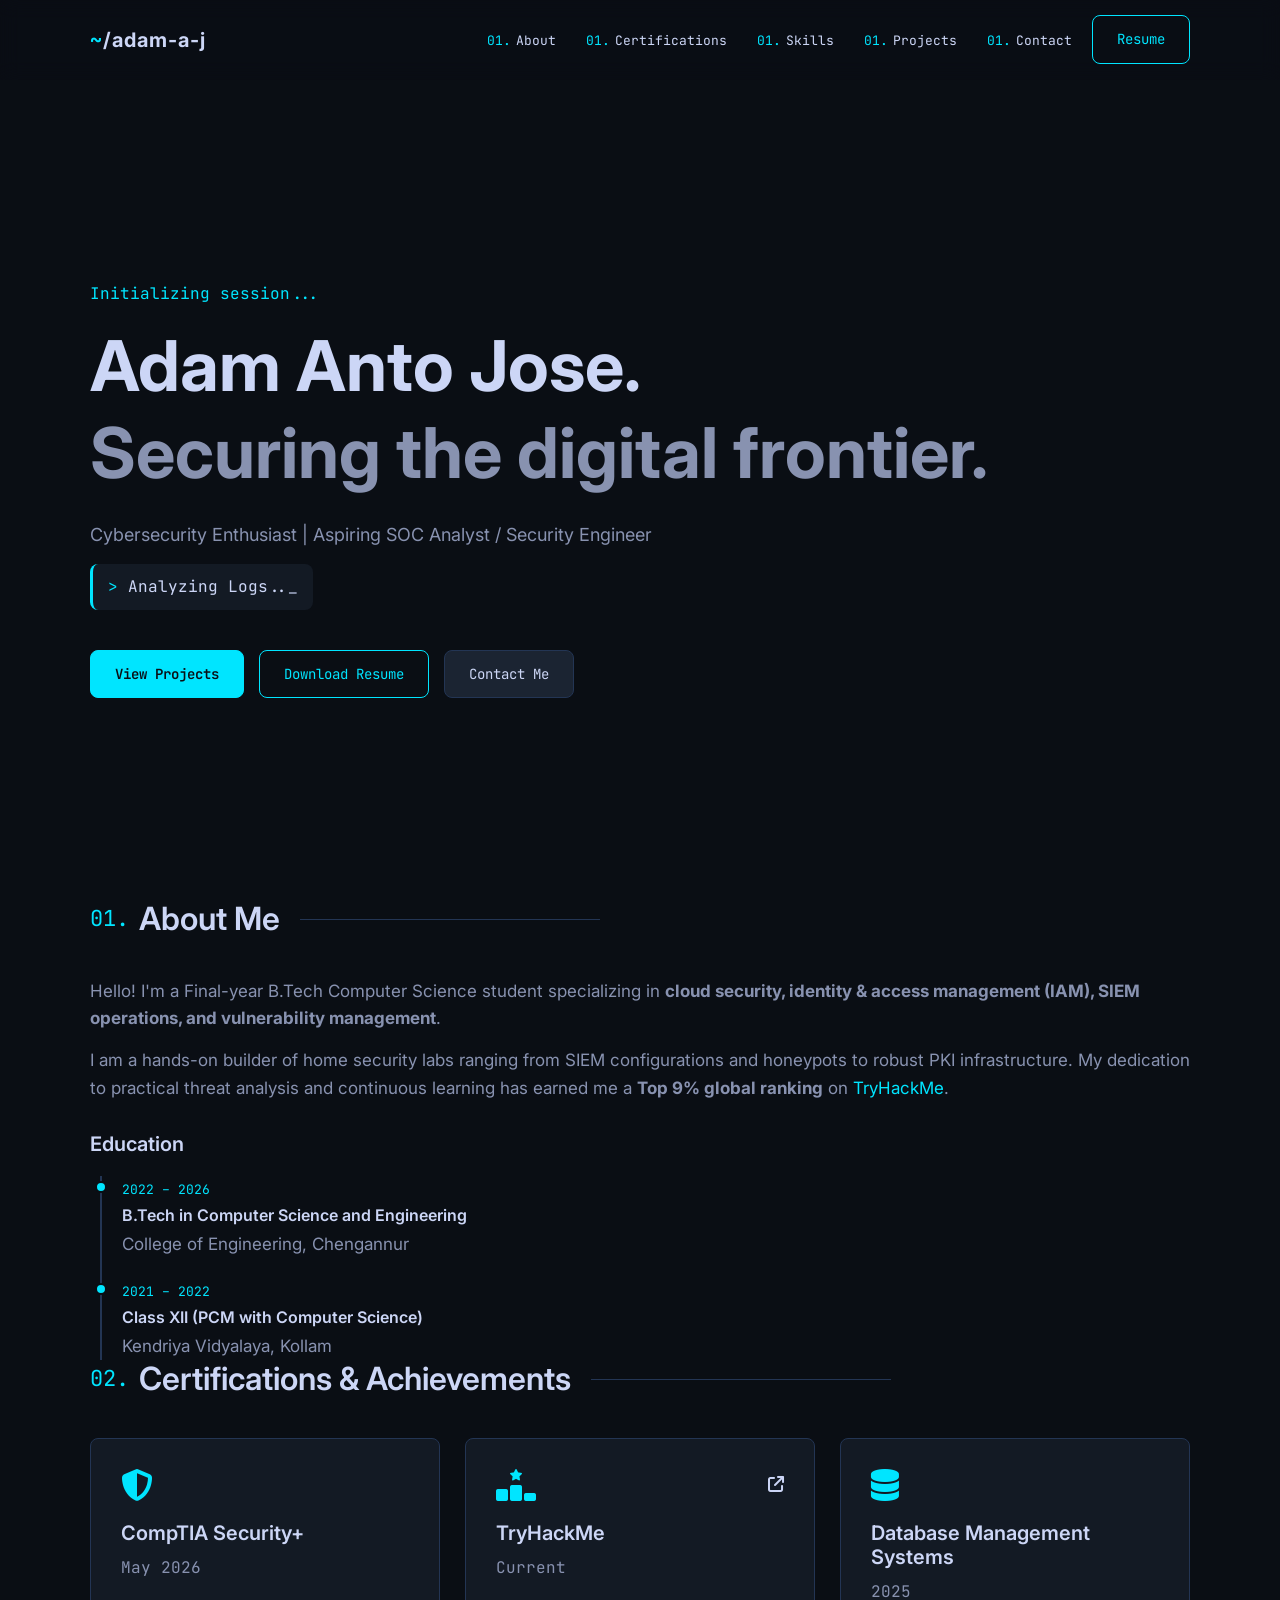
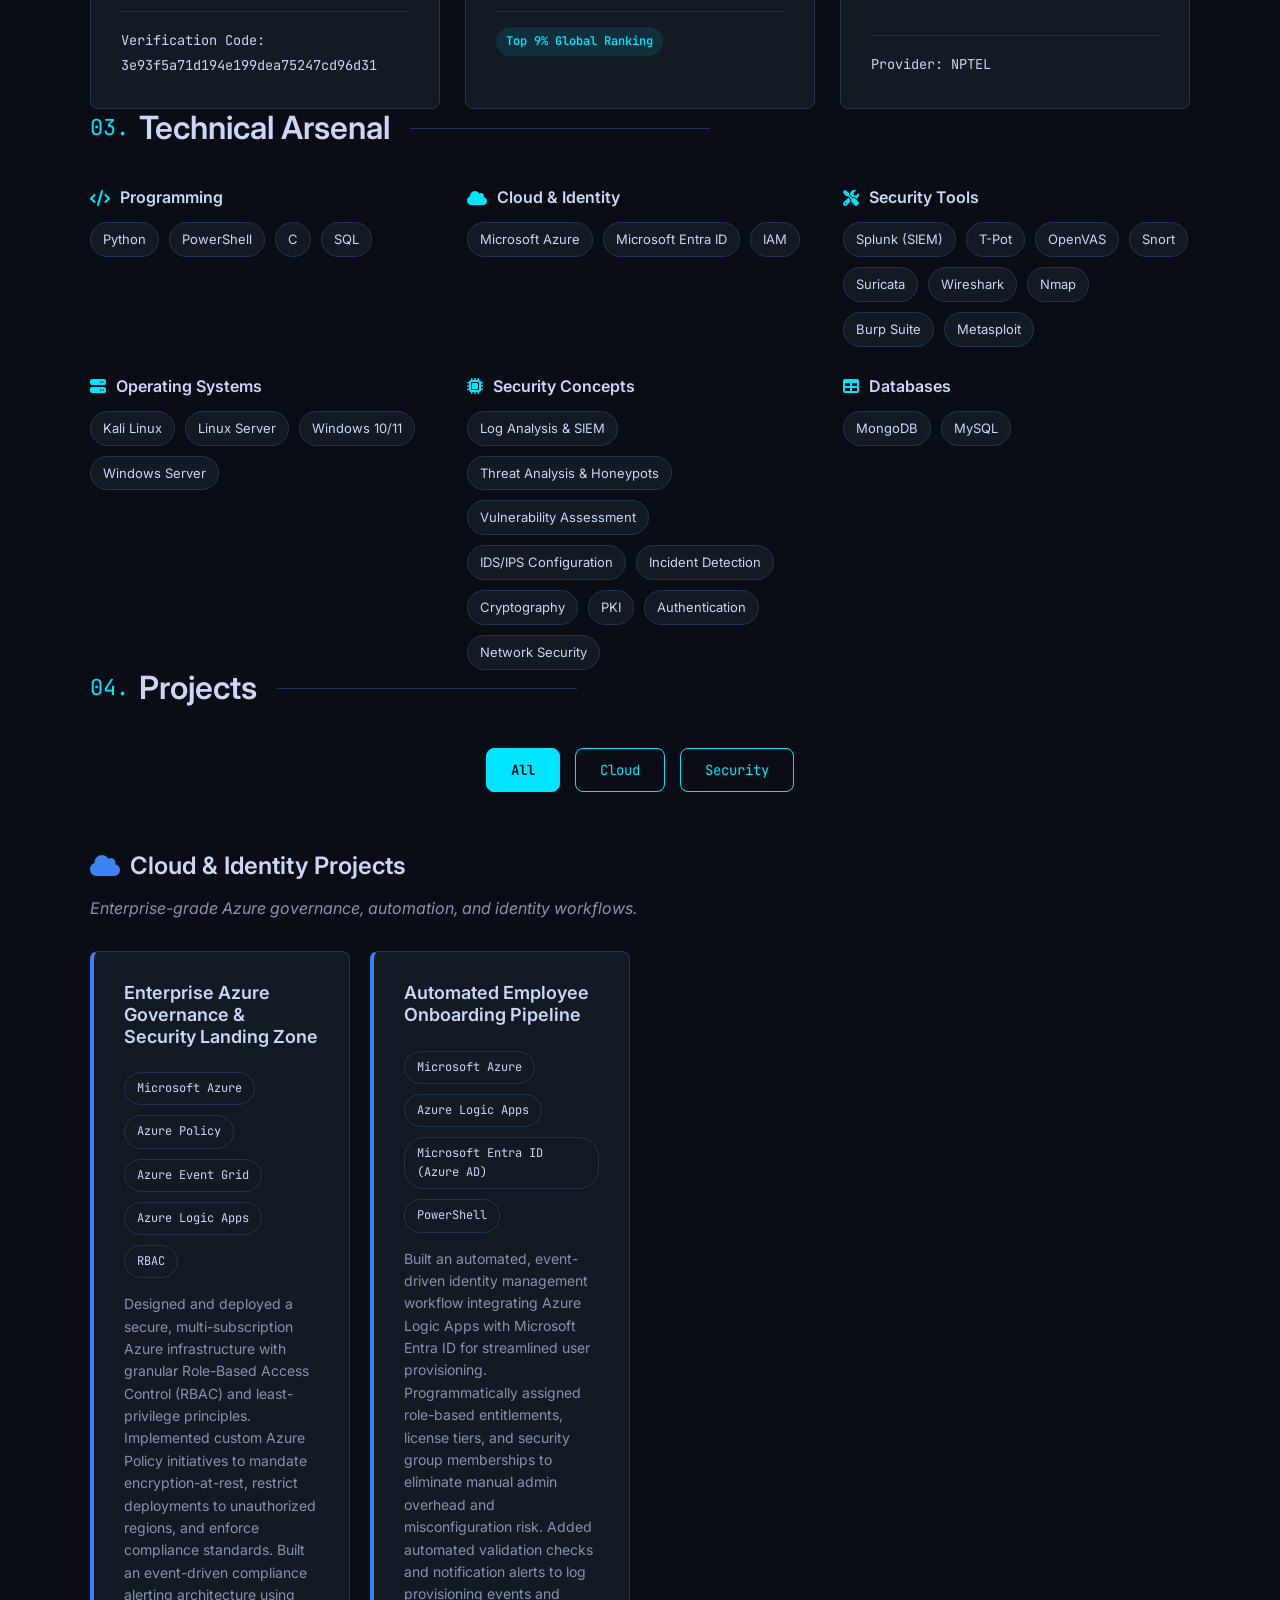
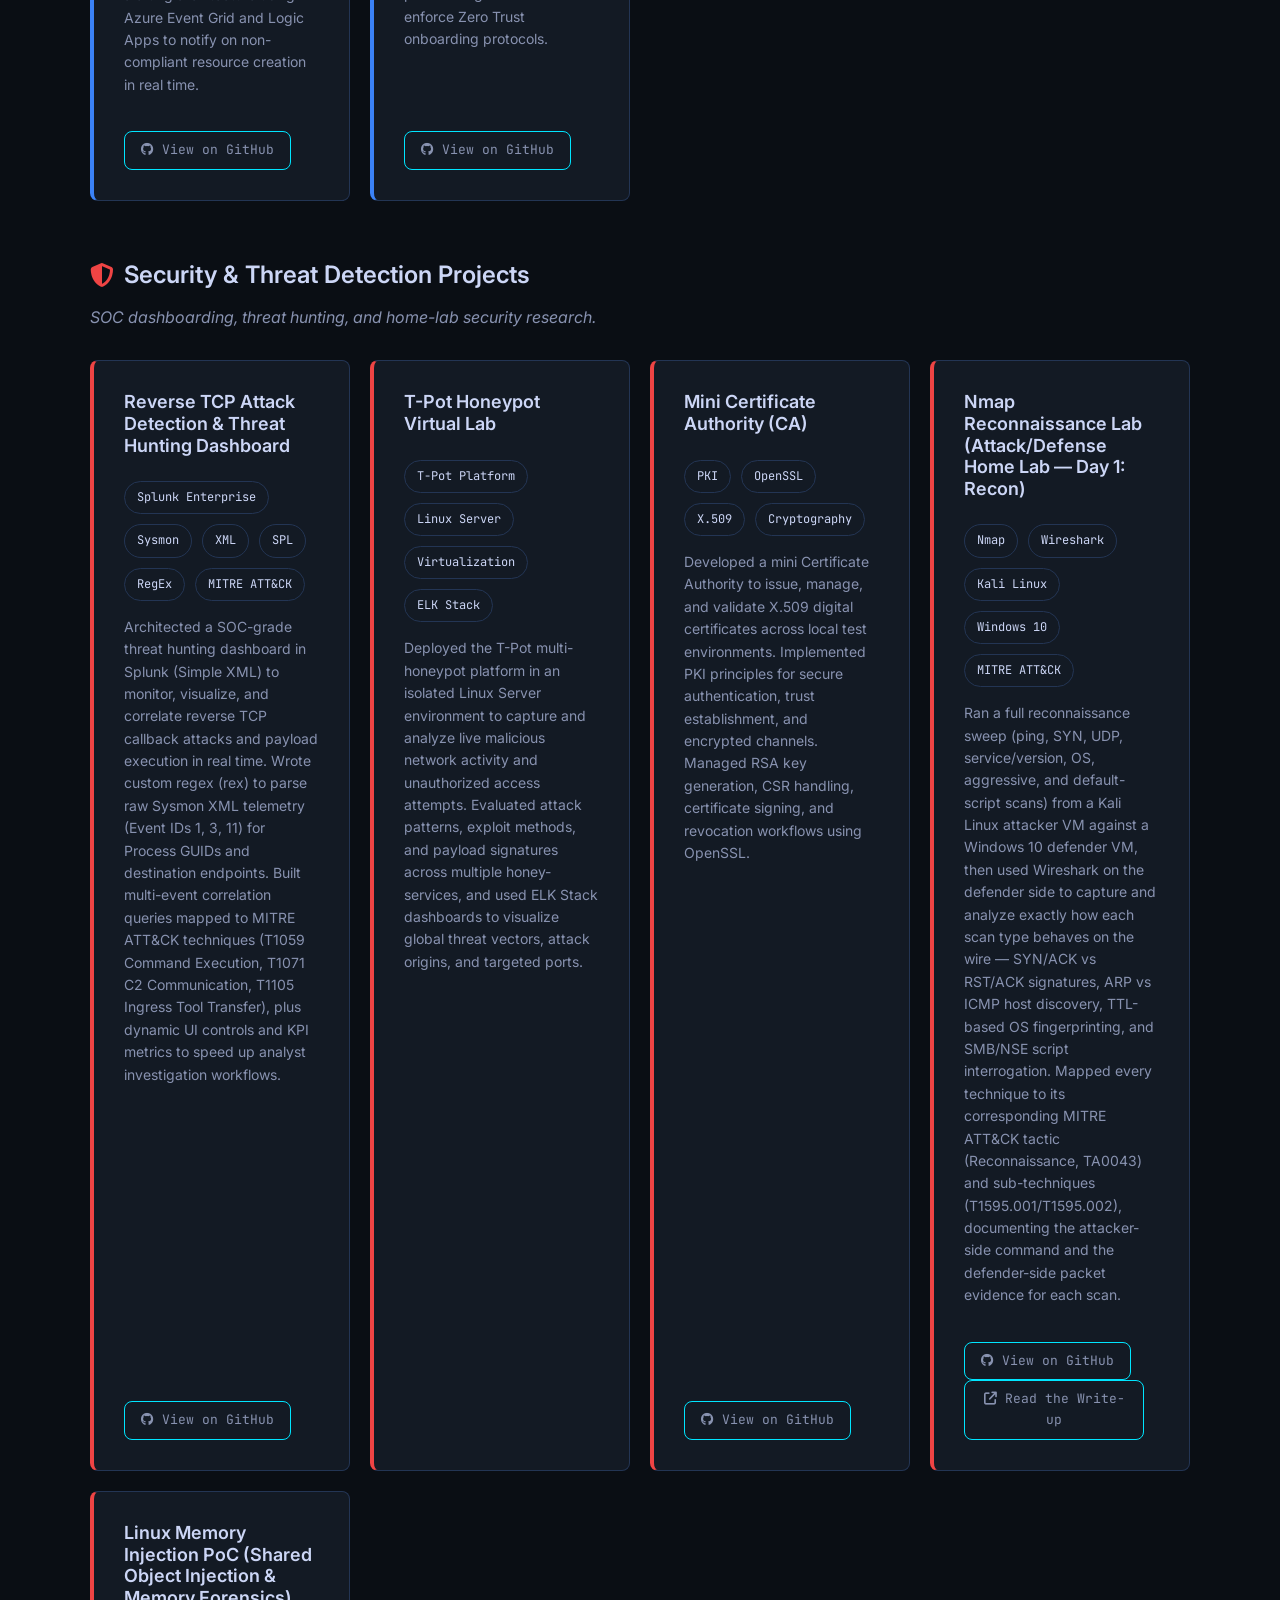
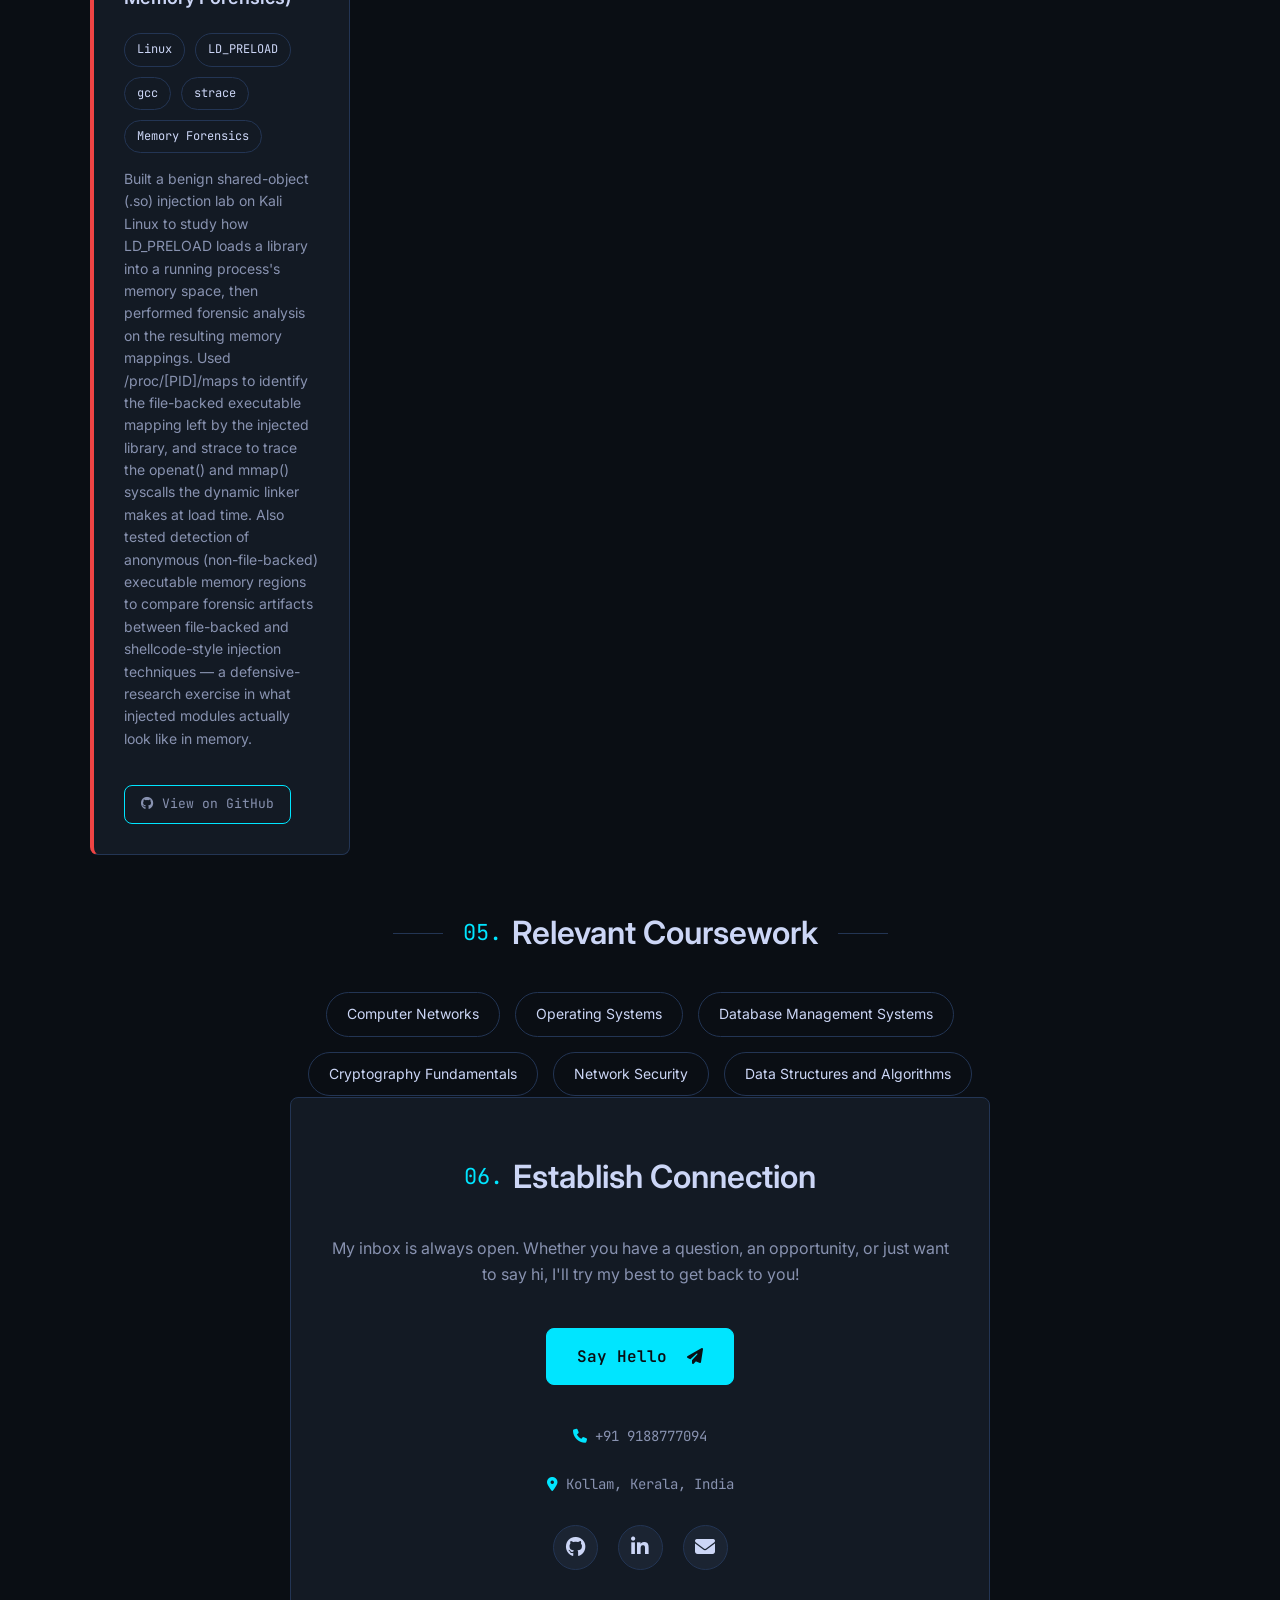
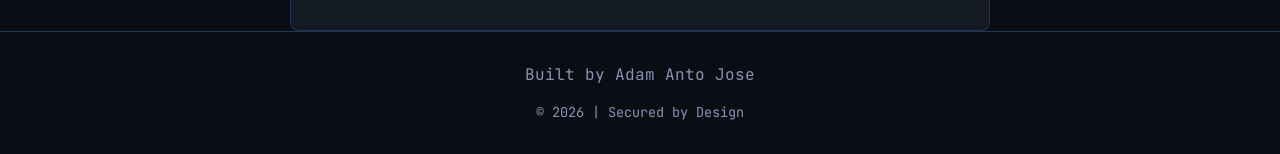
==== commit b3ffa100: "Update index.html" ====
--- a/index.html
+++ b/index.html
@@ -467,4 +467,4 @@
   <script src="script.js"></script>
 </body>
 
-</html>+</html>
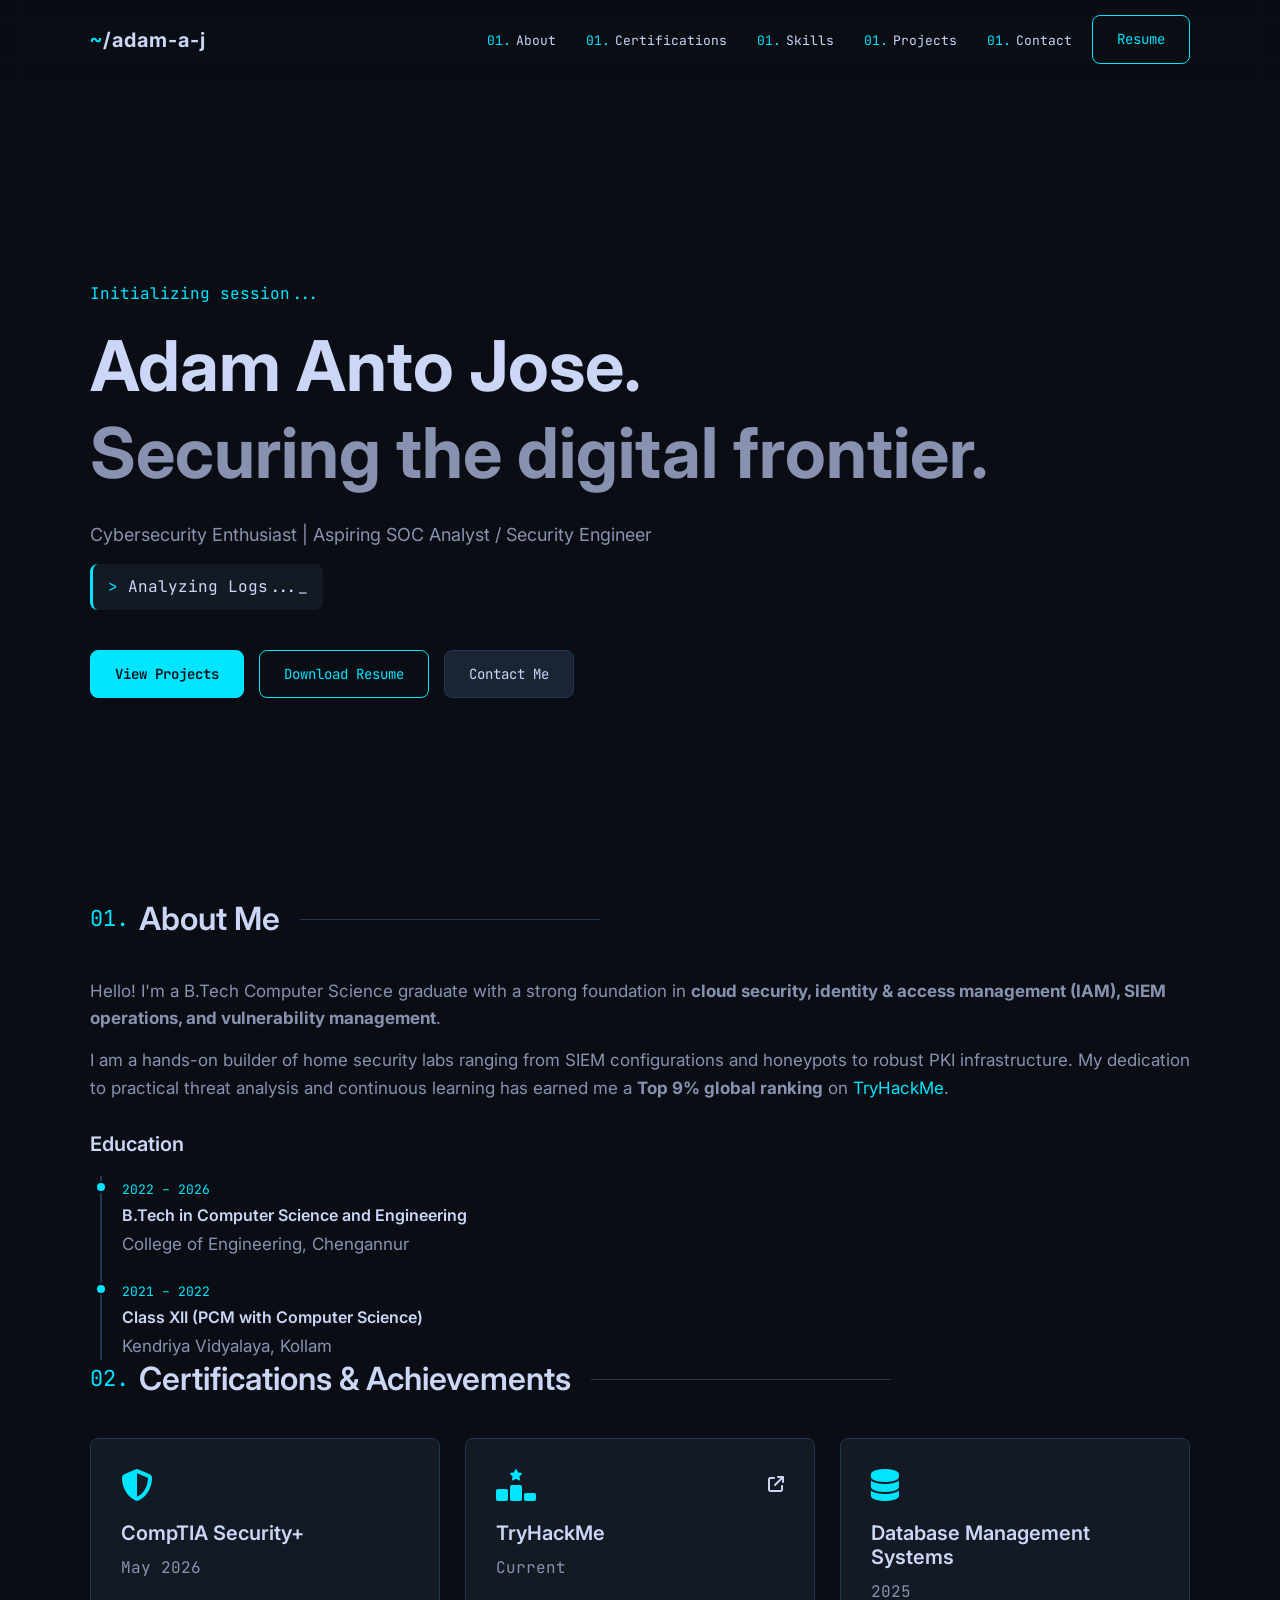
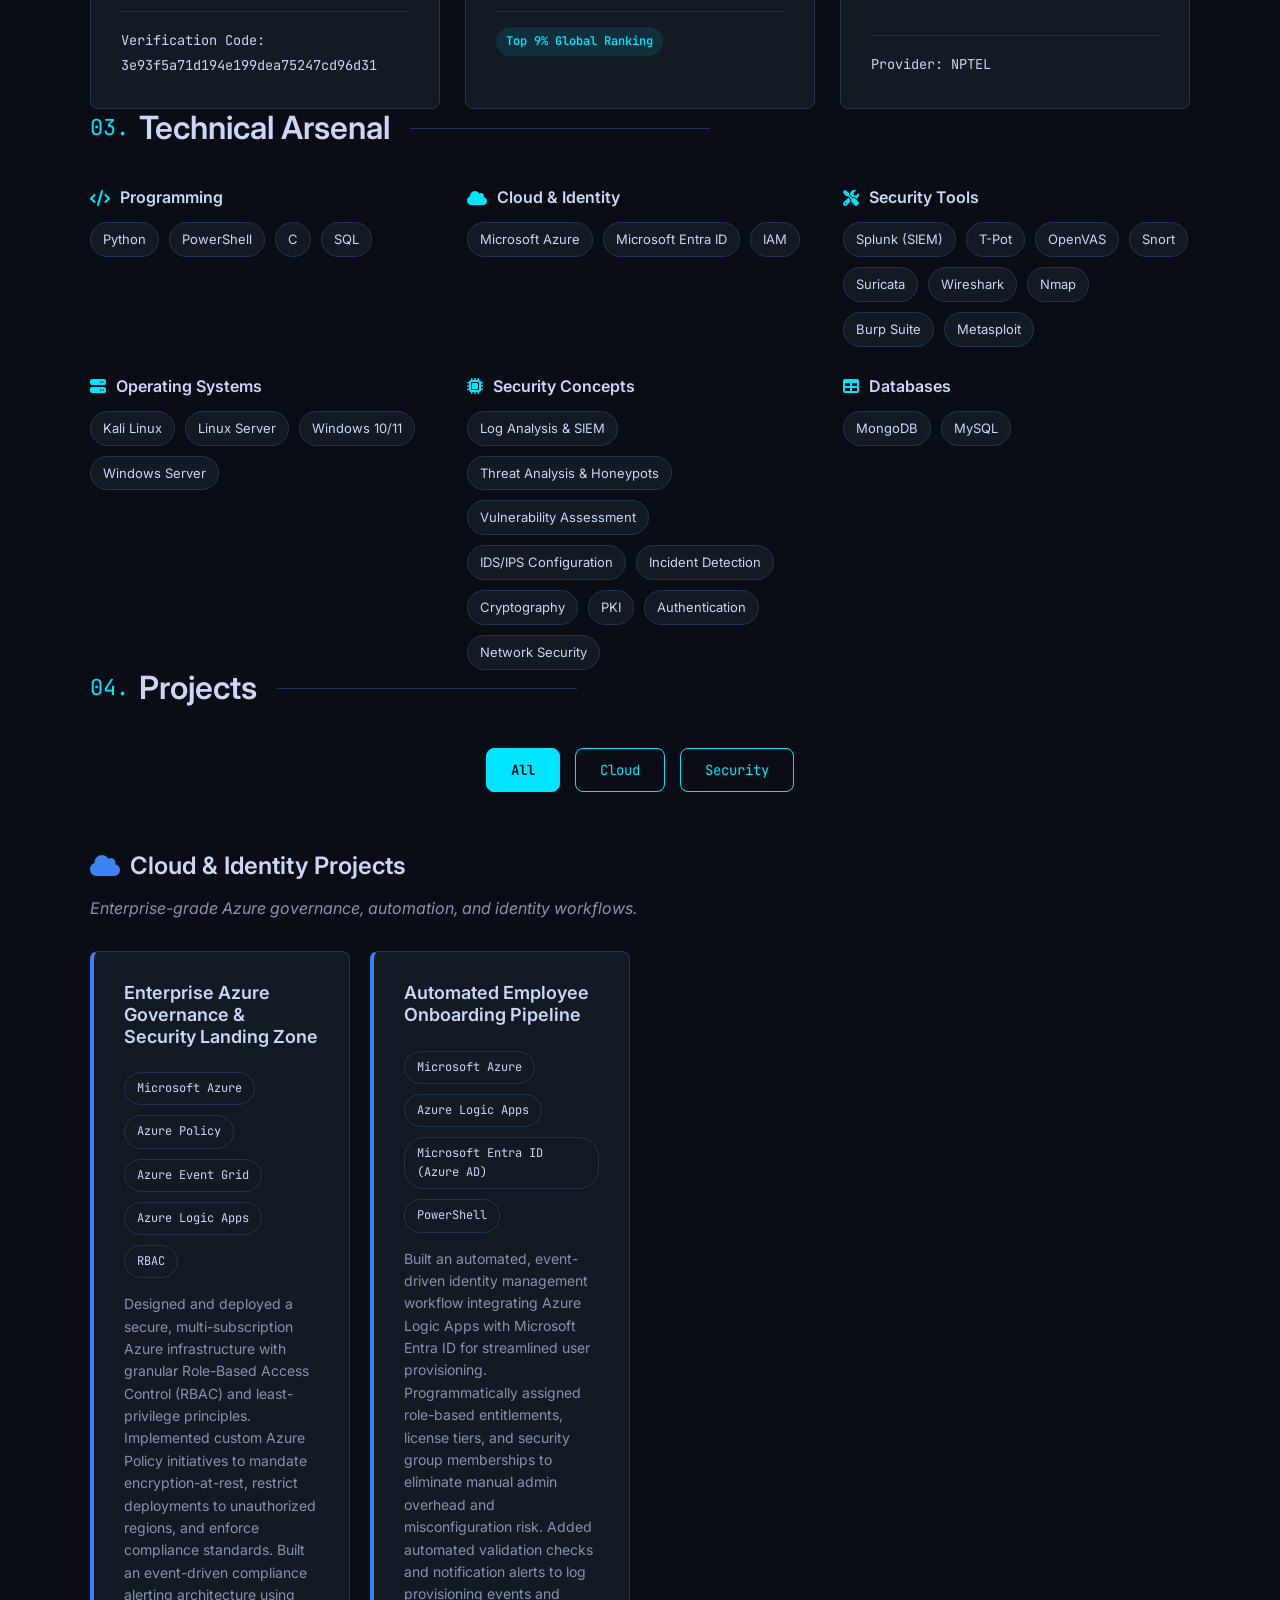
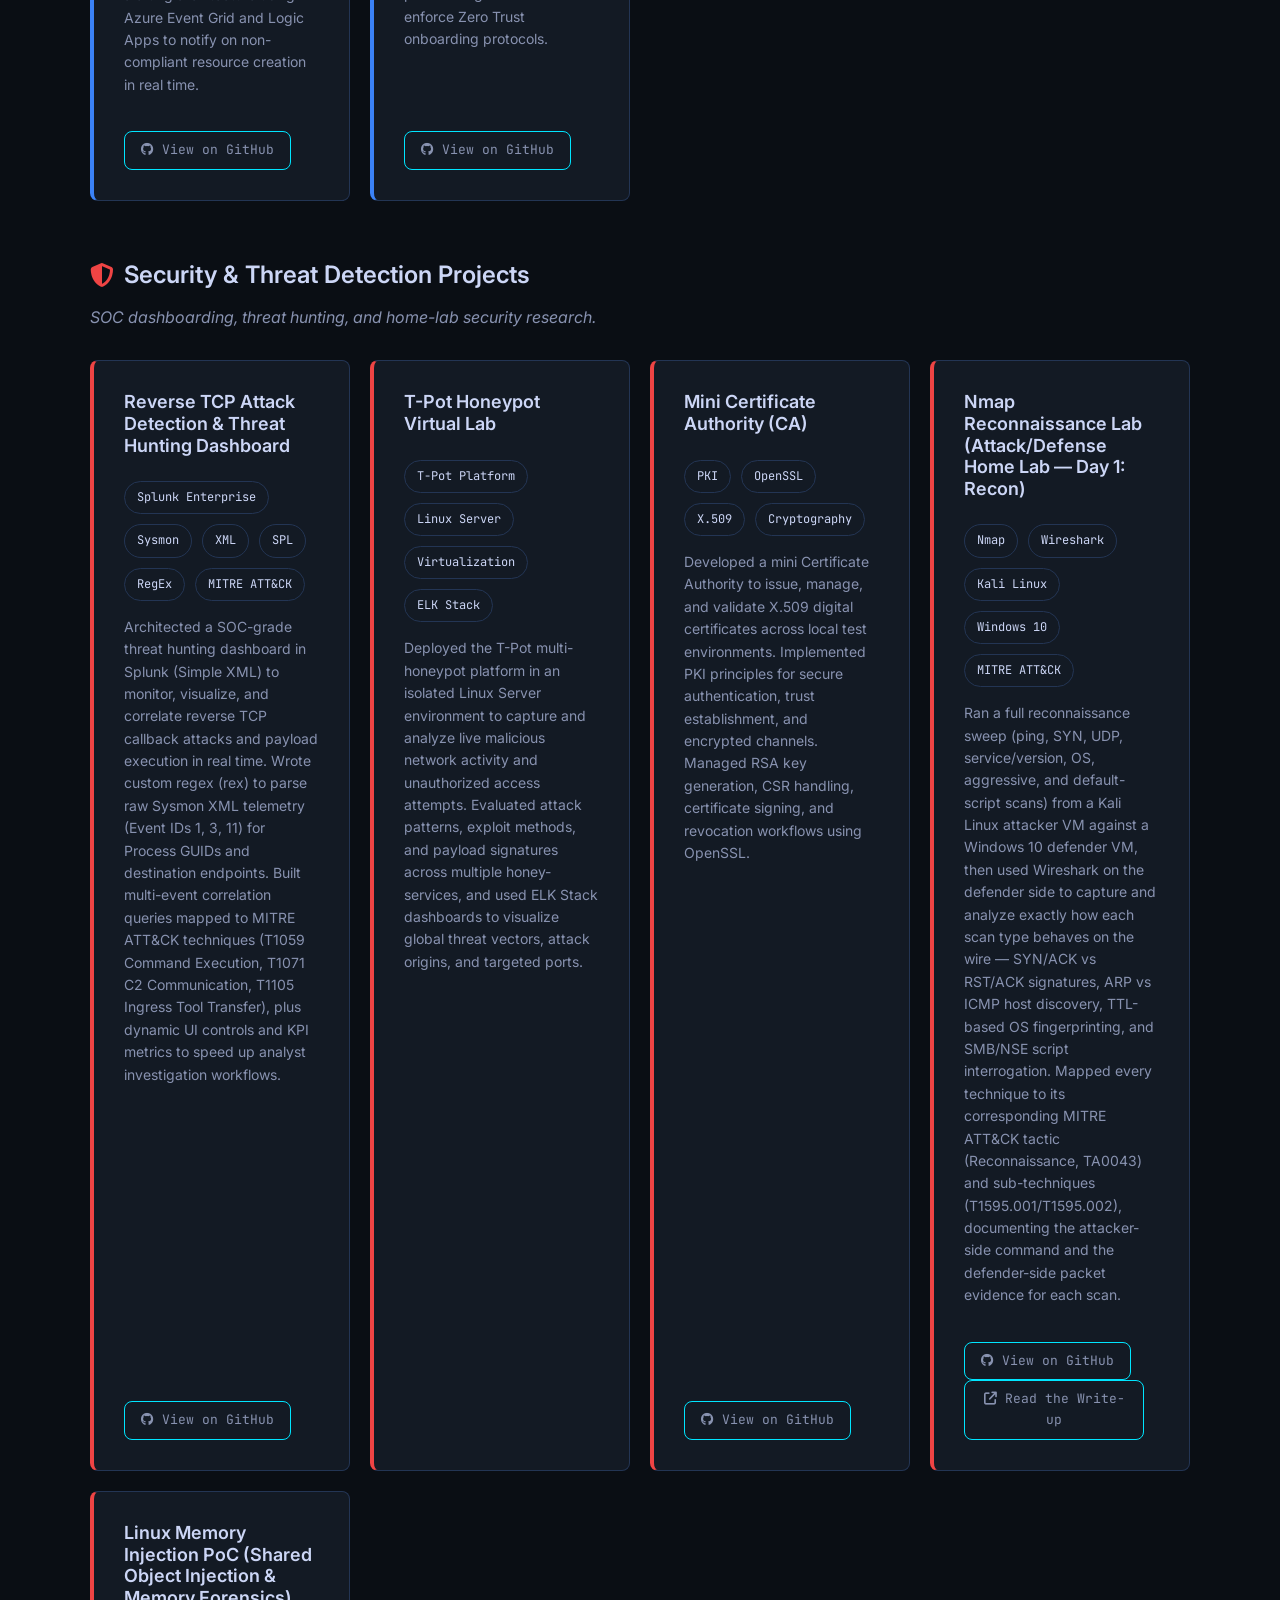
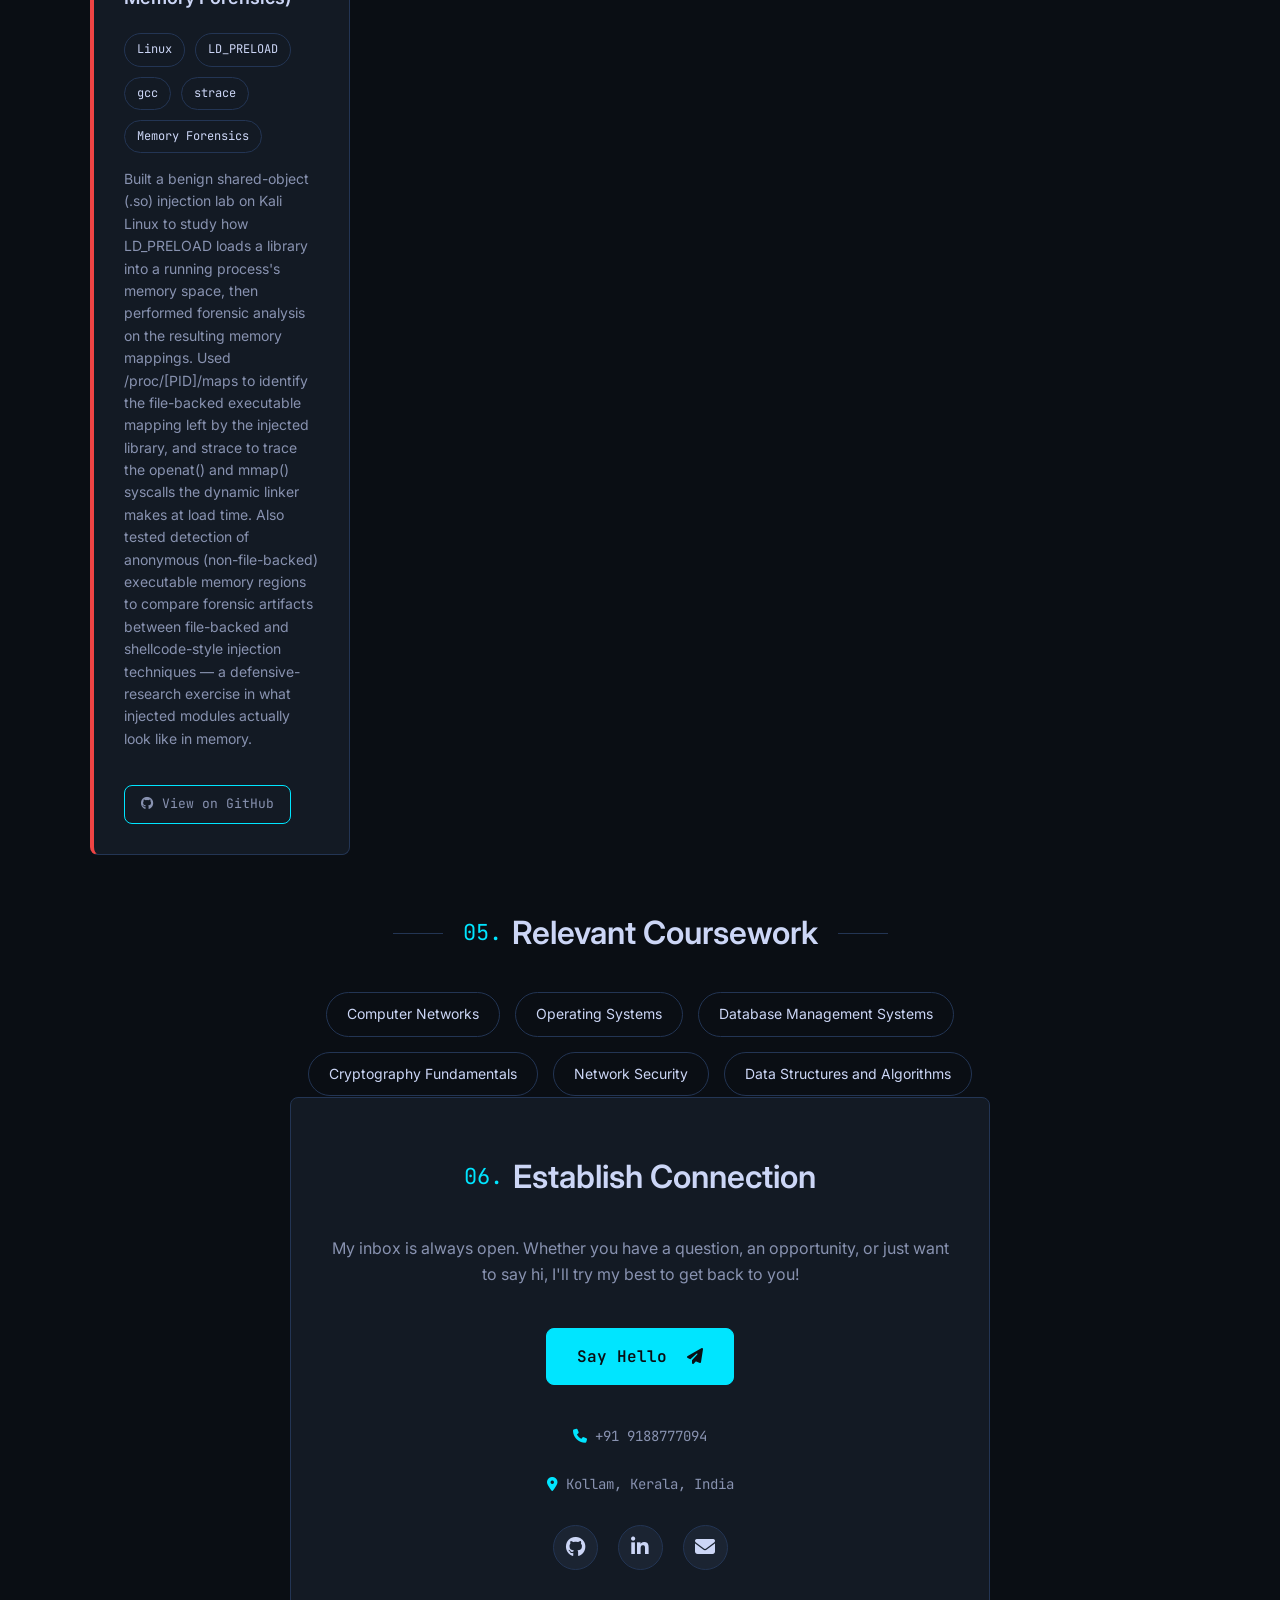
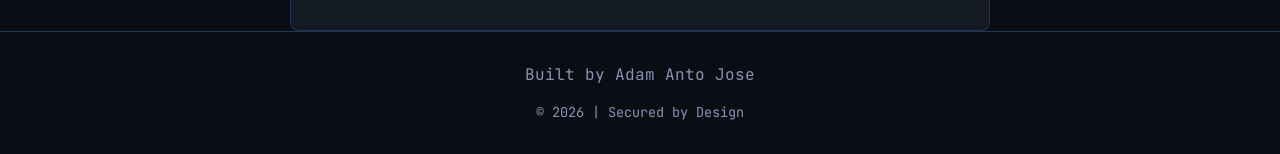
==== commit 88086d42: "Update index.html" ====
--- a/index.html
+++ b/index.html
@@ -77,7 +77,7 @@
       <h2 class="section-title reveal fade-right"><span class="mono accent">01.</span> About Me</h2>
       <div class="about-grid reveal fade-up">
         <div class="about-text">
-          <p>Hello! I'm a Final-year B.Tech Computer Science student specializing in <strong>cloud security, identity &
+          <p>Hello! I'm a  B.Tech Computer Science graduate with a strong foundation in <strong>cloud security, identity &
               access management (IAM), SIEM operations, and vulnerability management</strong>.</p>
           <p>I am a hands-on builder of home security labs ranging from SIEM configurations and honeypots to robust PKI
             infrastructure. My dedication to practical threat analysis and continuous learning has earned me a
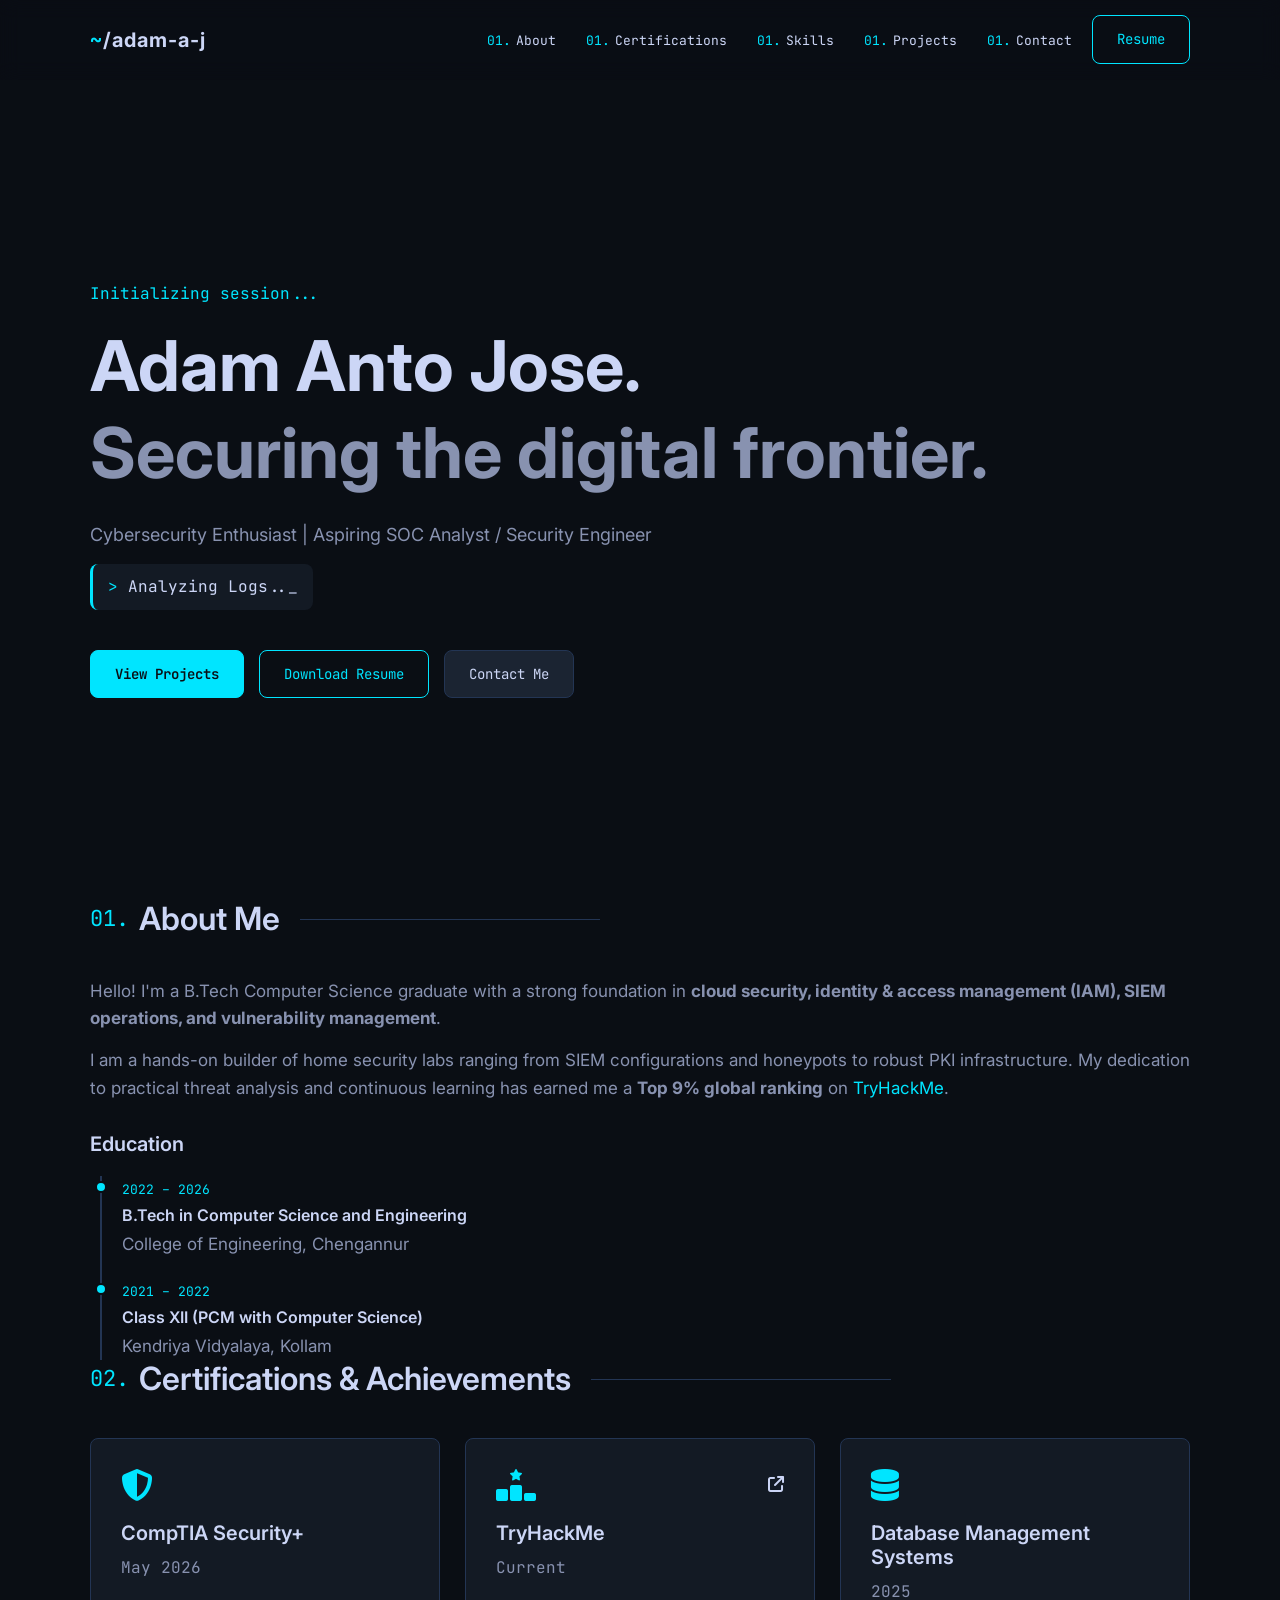
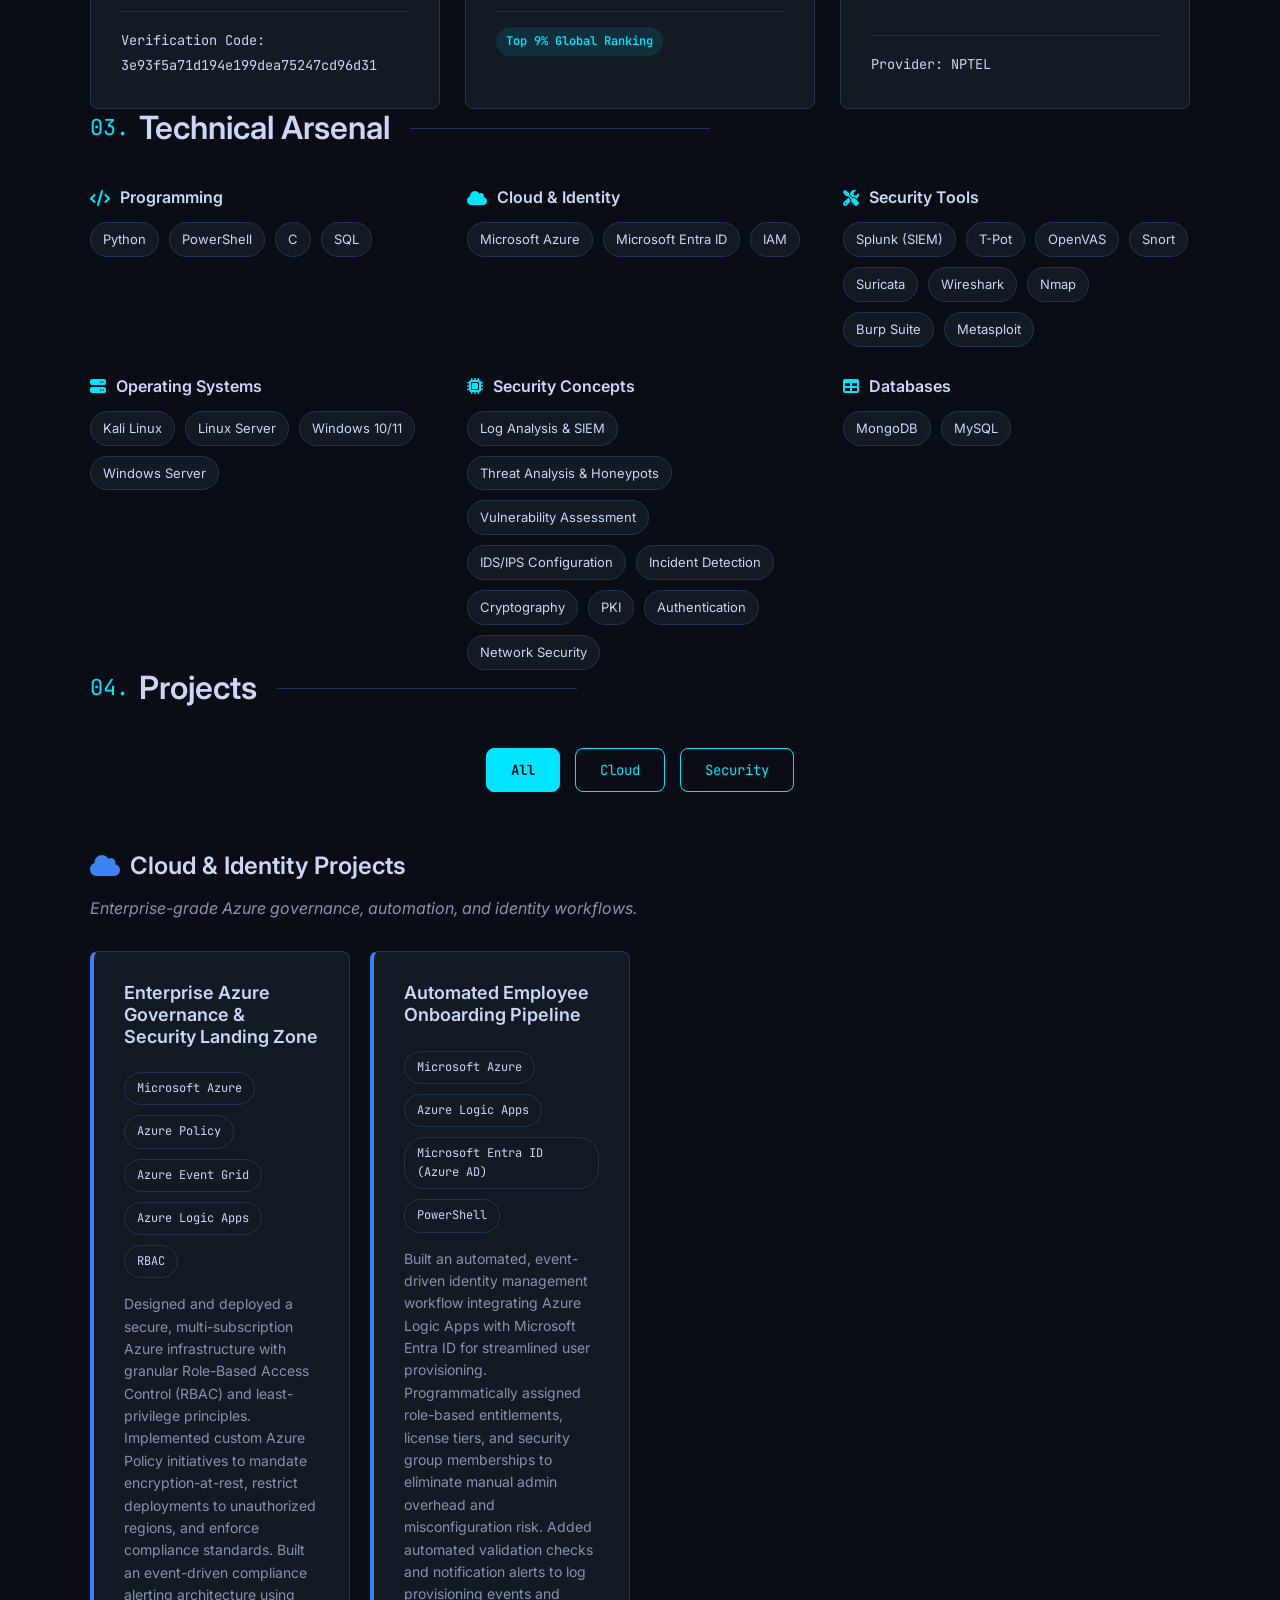
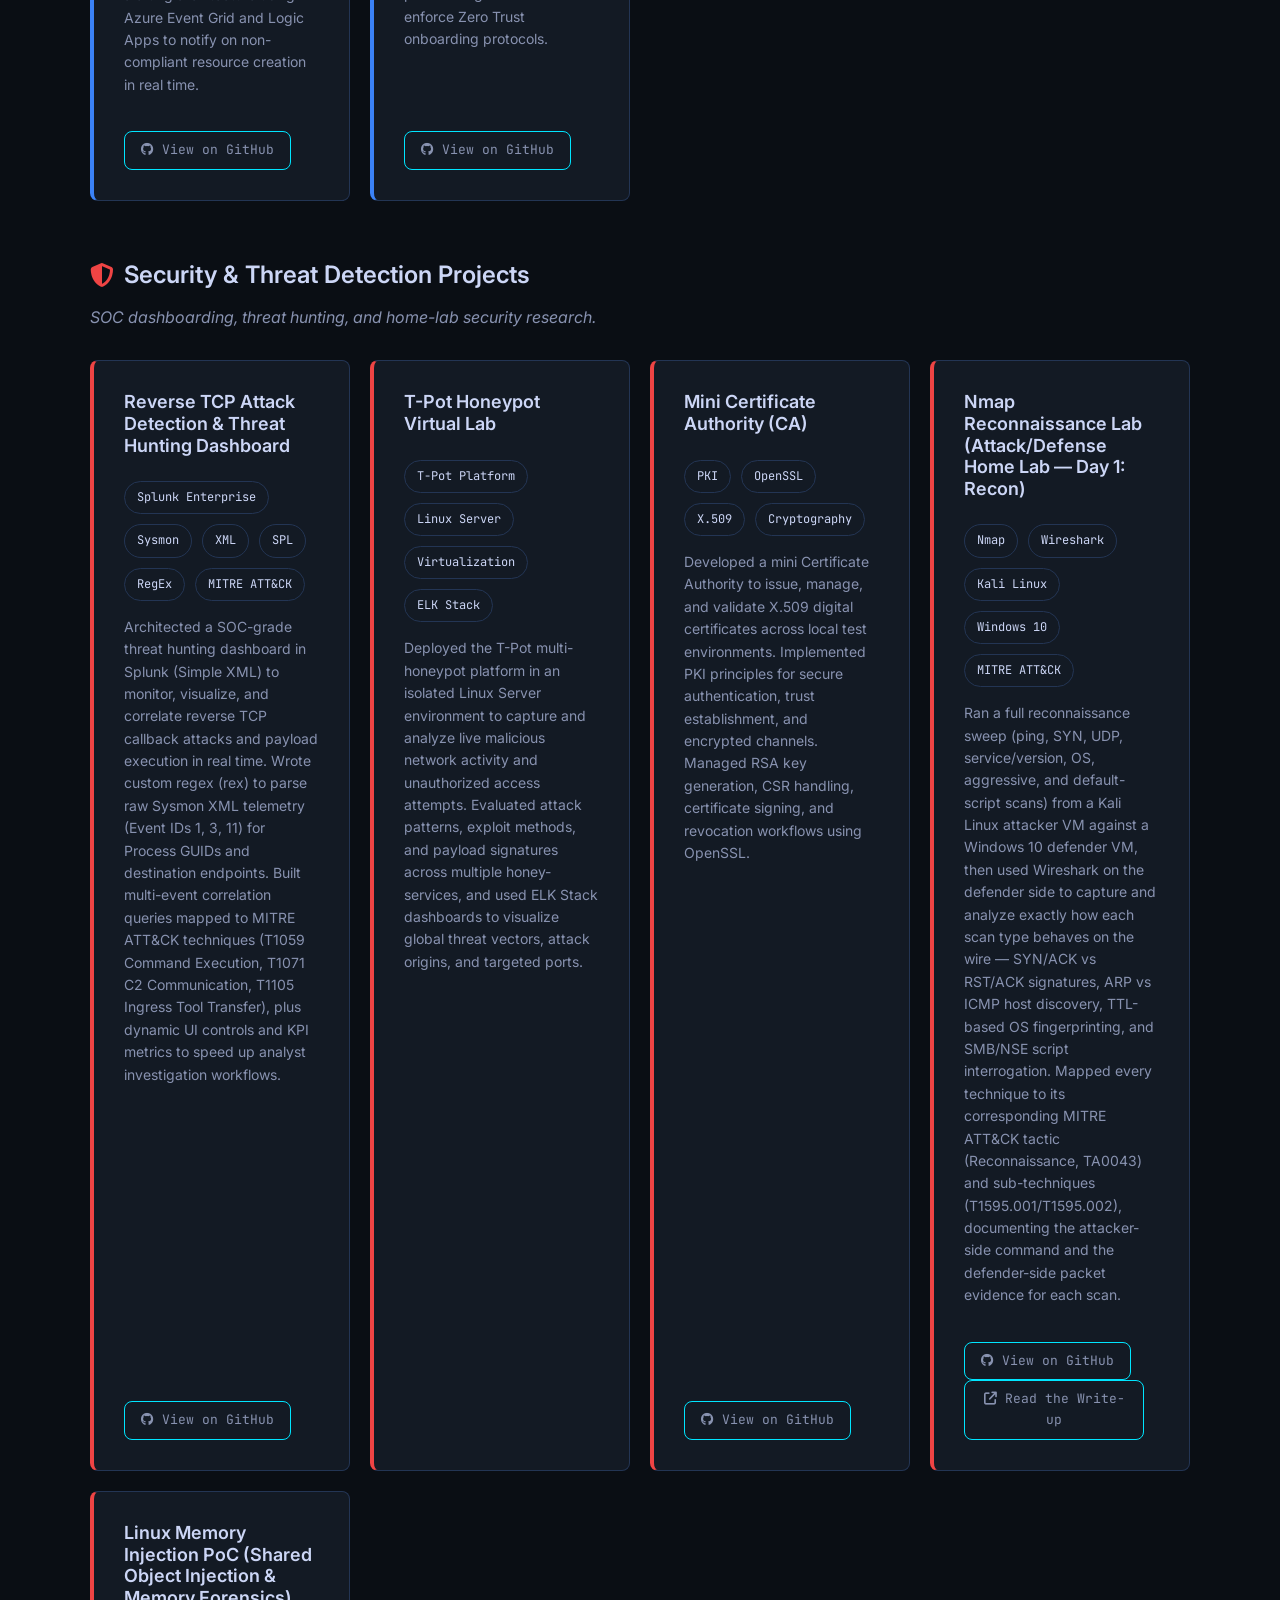
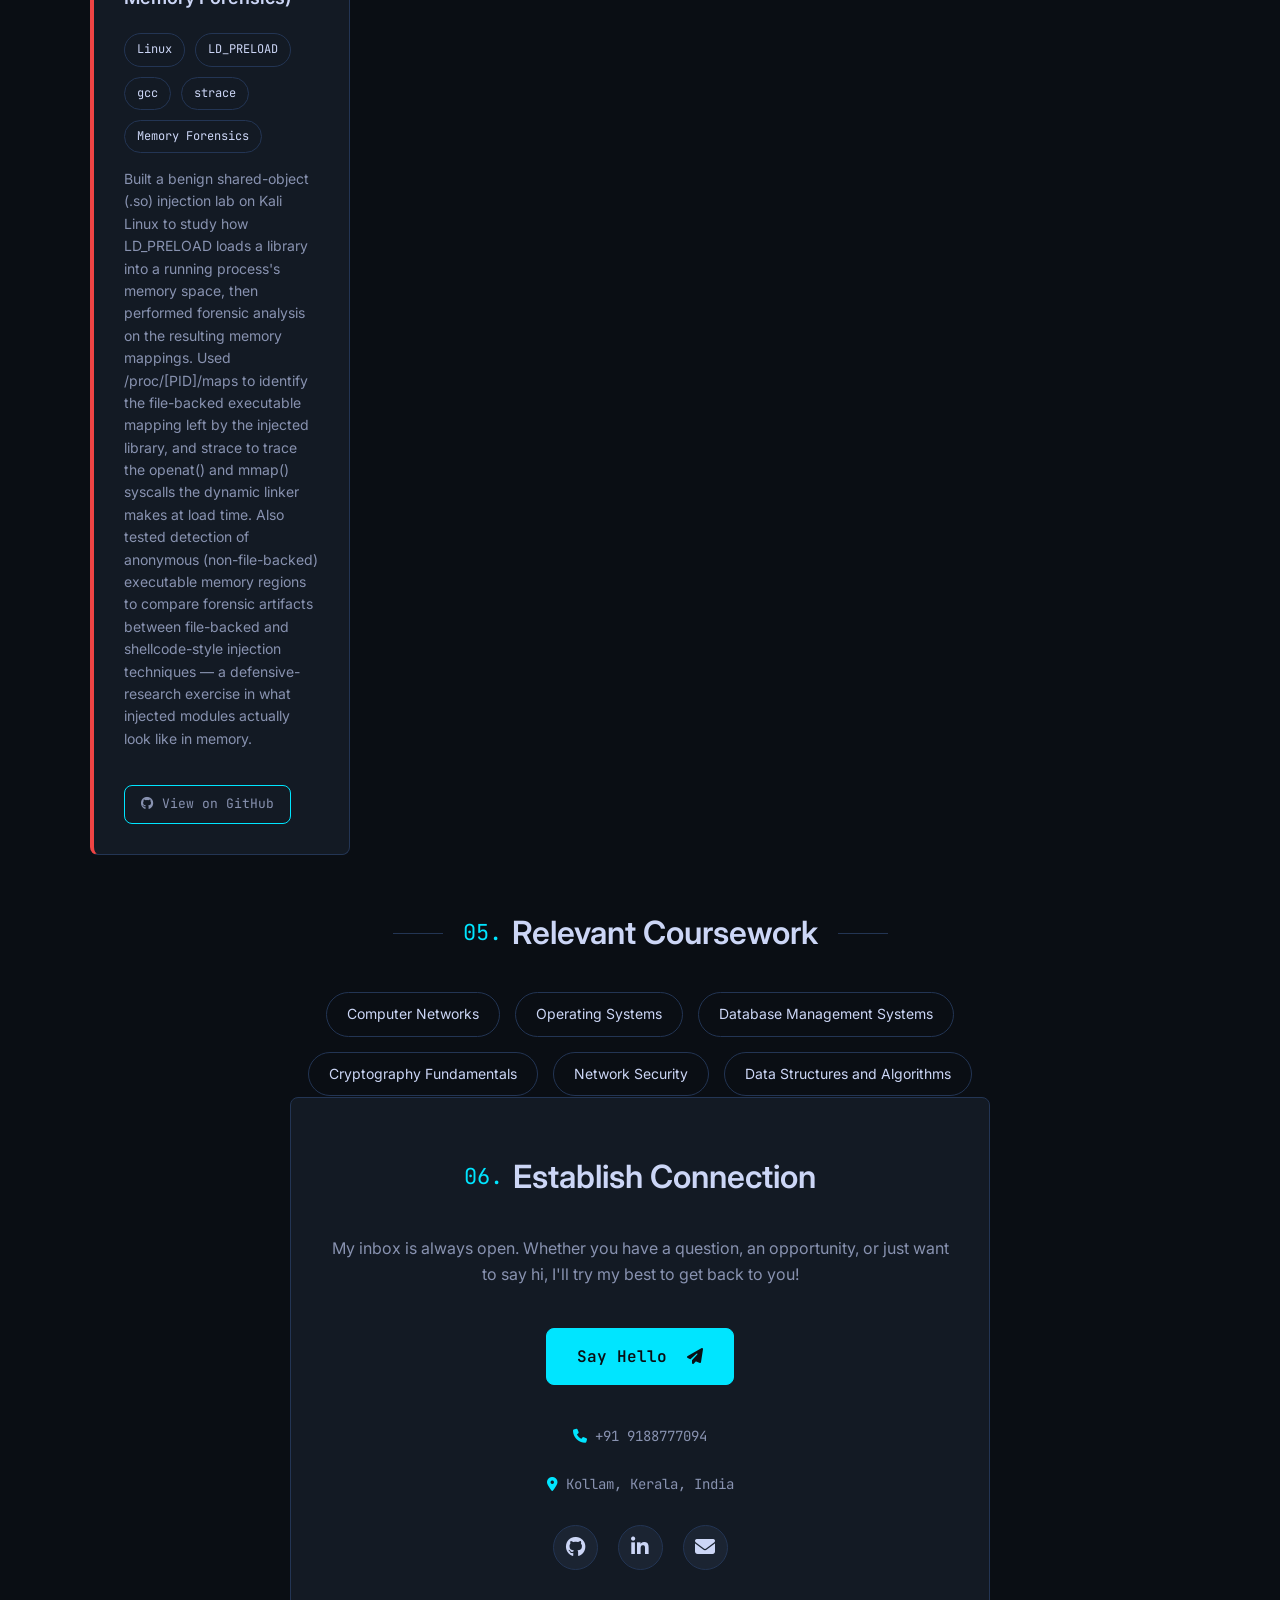
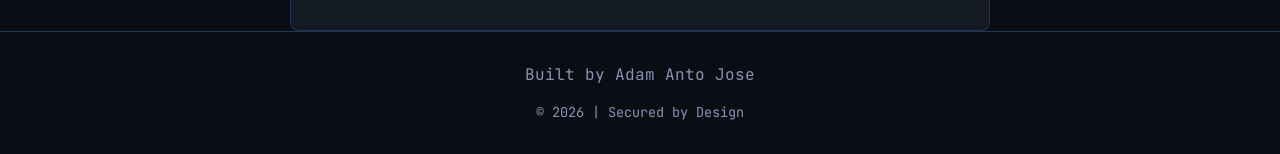
==== commit 141fd7d7: "Update index.html" ====
--- a/index.html
+++ b/index.html
@@ -77,7 +77,7 @@
       <h2 class="section-title reveal fade-right"><span class="mono accent">01.</span> About Me</h2>
       <div class="about-grid reveal fade-up">
         <div class="about-text">
-          <p>Hello! I'm a  B.Tech Computer Science graduate with a strong foundation in <strong>cloud security, identity &
+          <p>Hello! I'm a B.Tech Computer Science graduate with a strong foundation in <strong>cloud security, identity &
               access management (IAM), SIEM operations, and vulnerability management</strong>.</p>
           <p>I am a hands-on builder of home security labs ranging from SIEM configurations and honeypots to robust PKI
             infrastructure. My dedication to practical threat analysis and continuous learning has earned me a
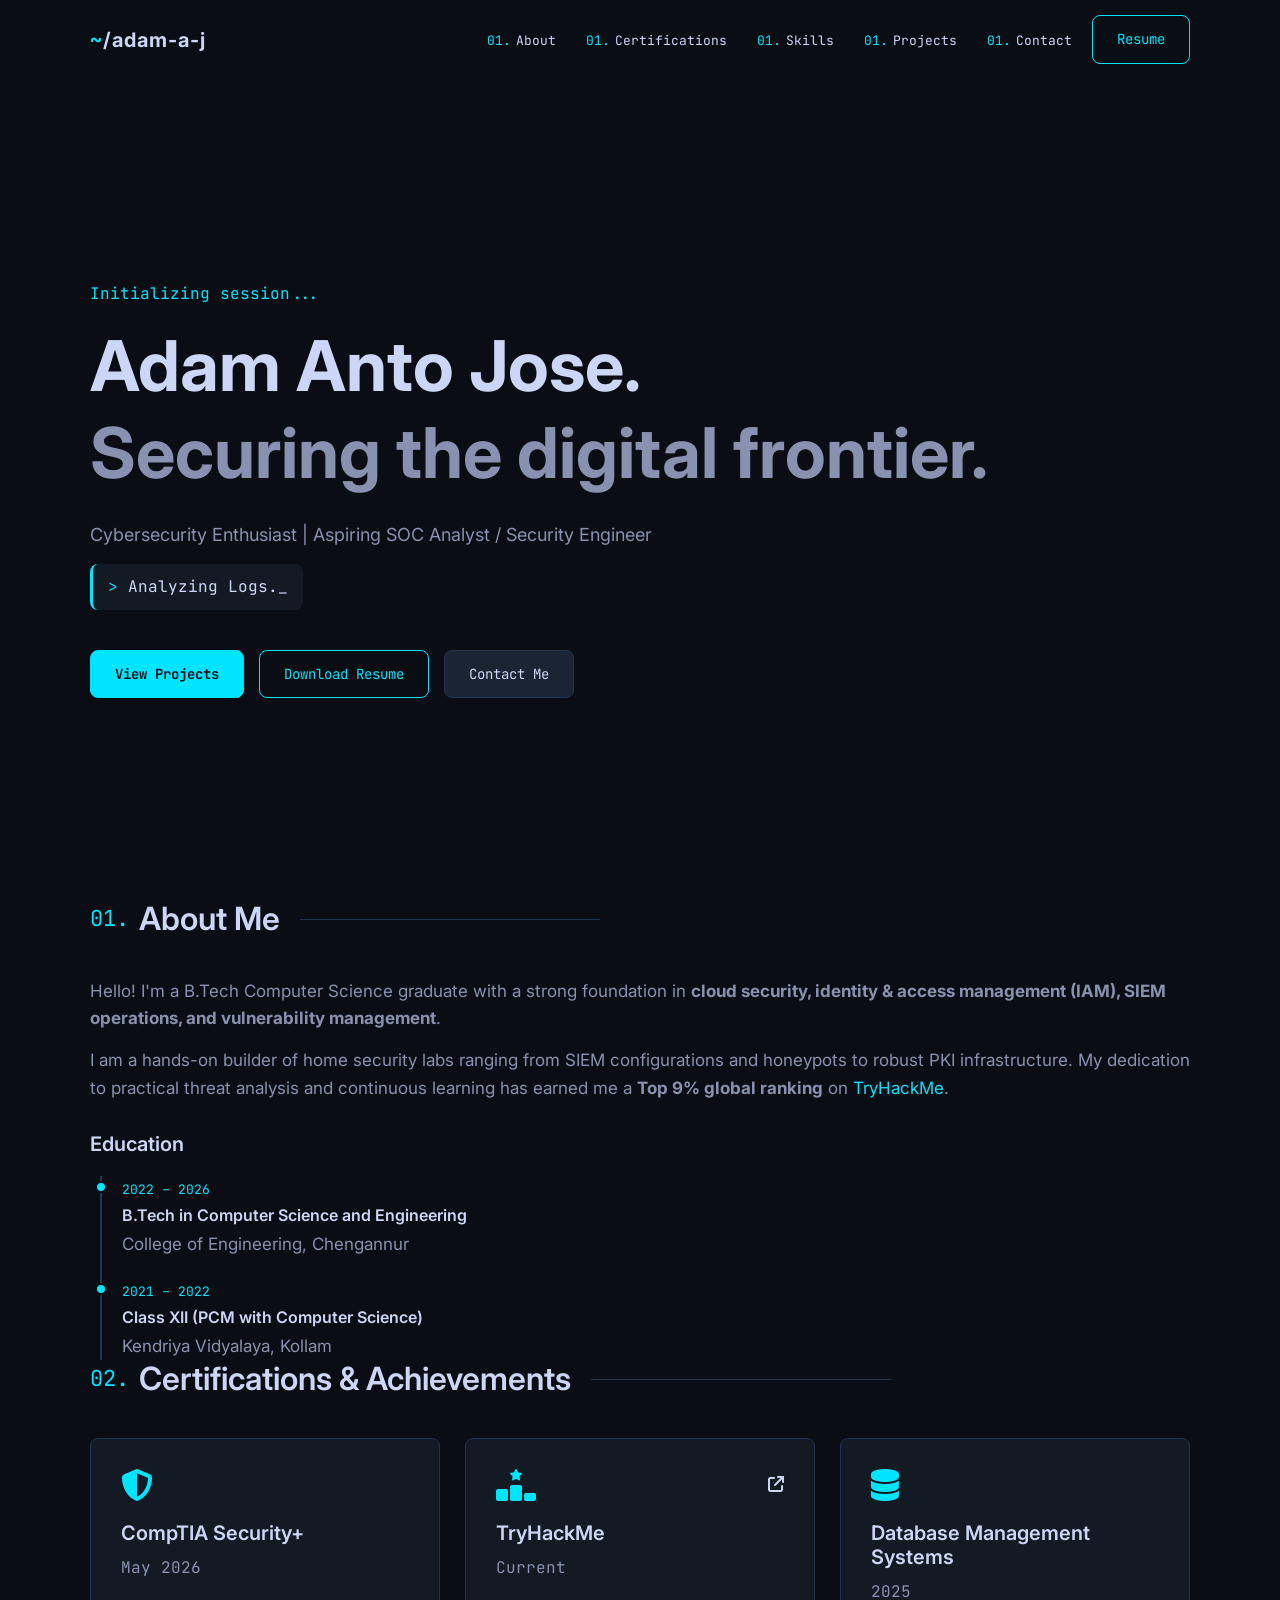
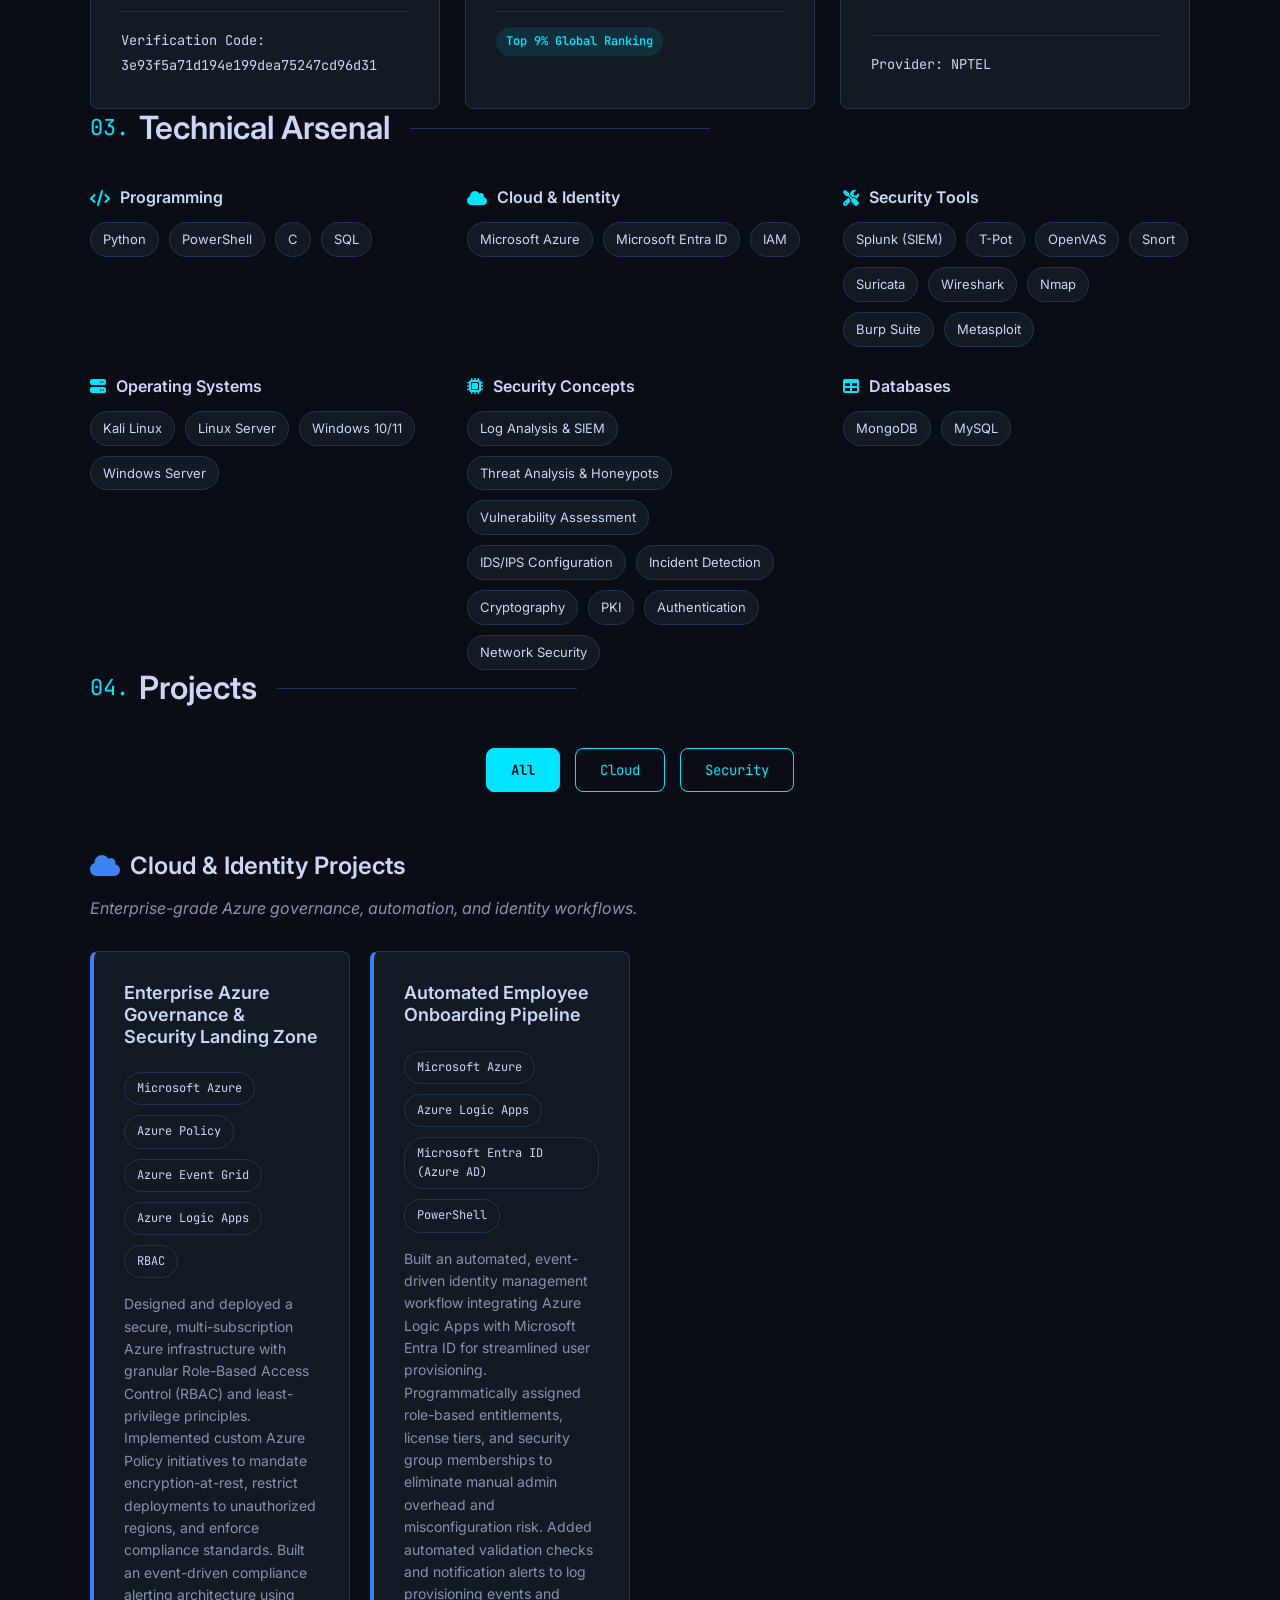
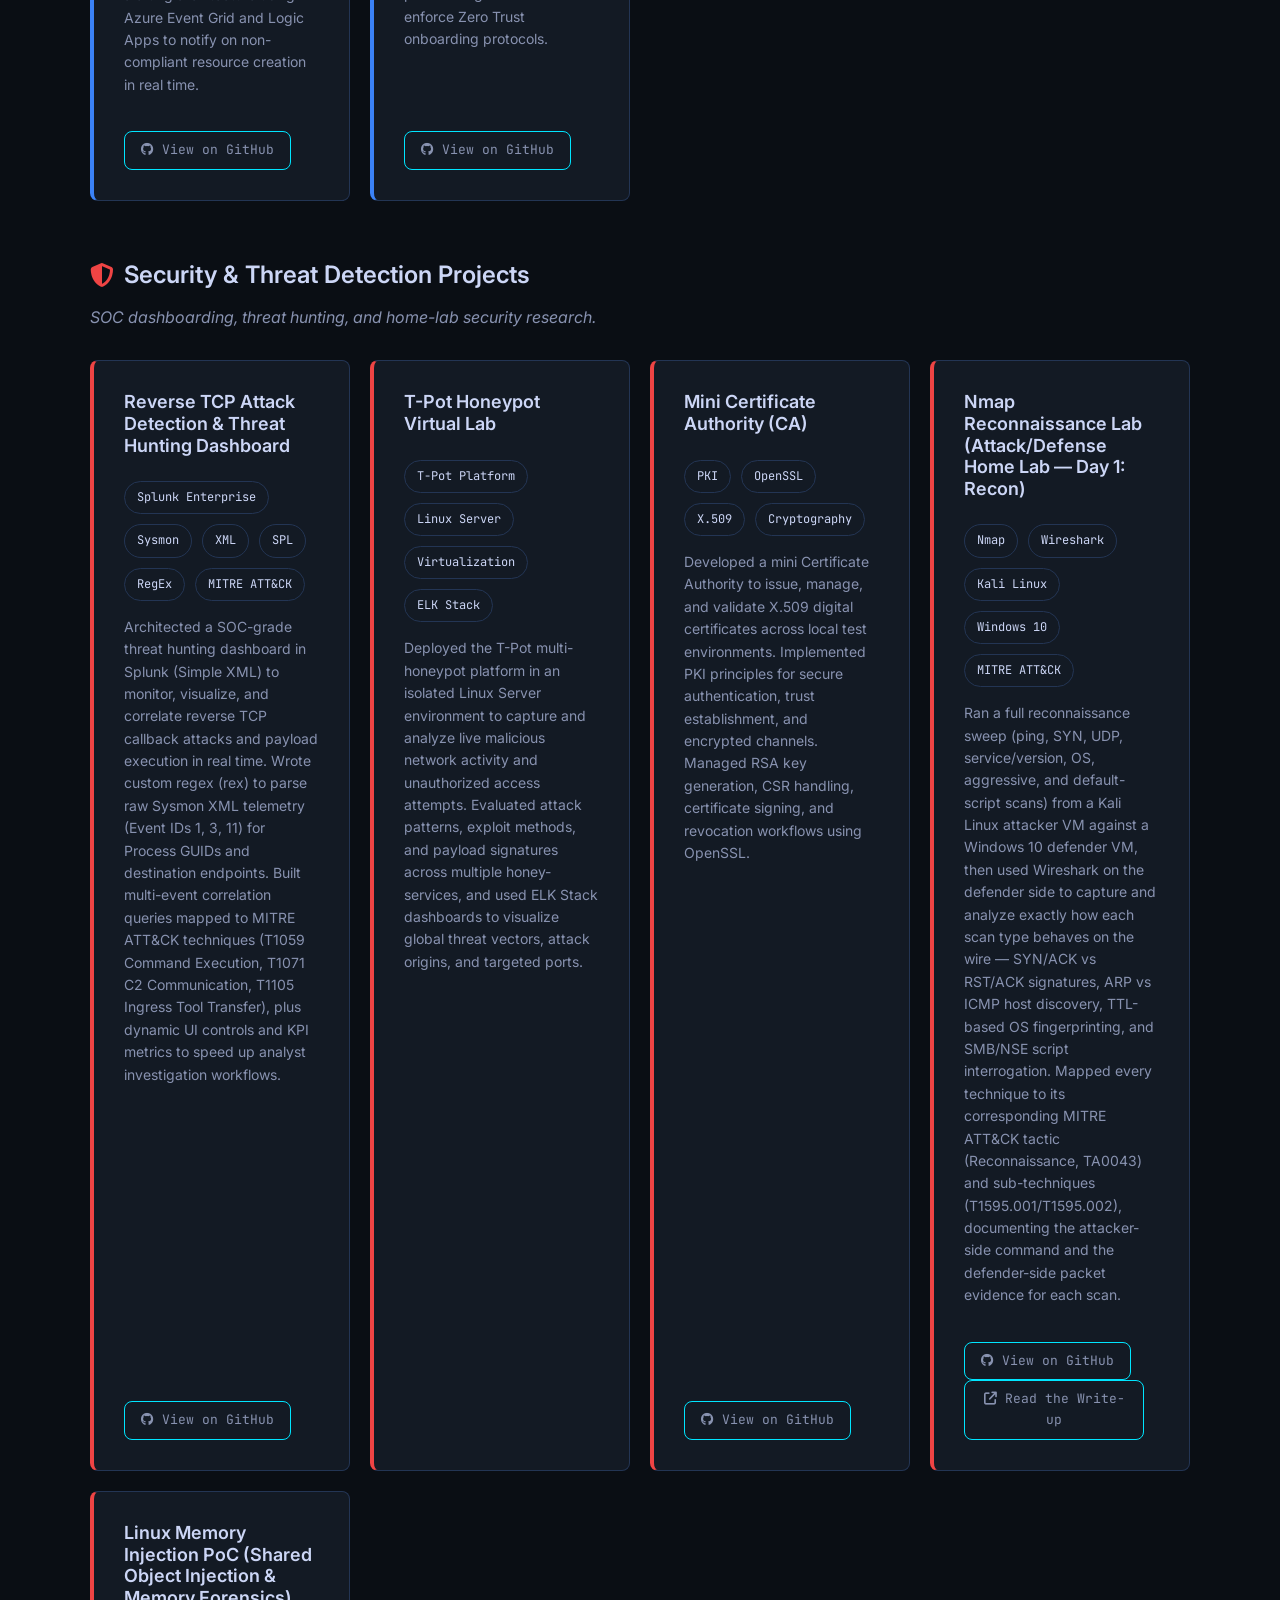
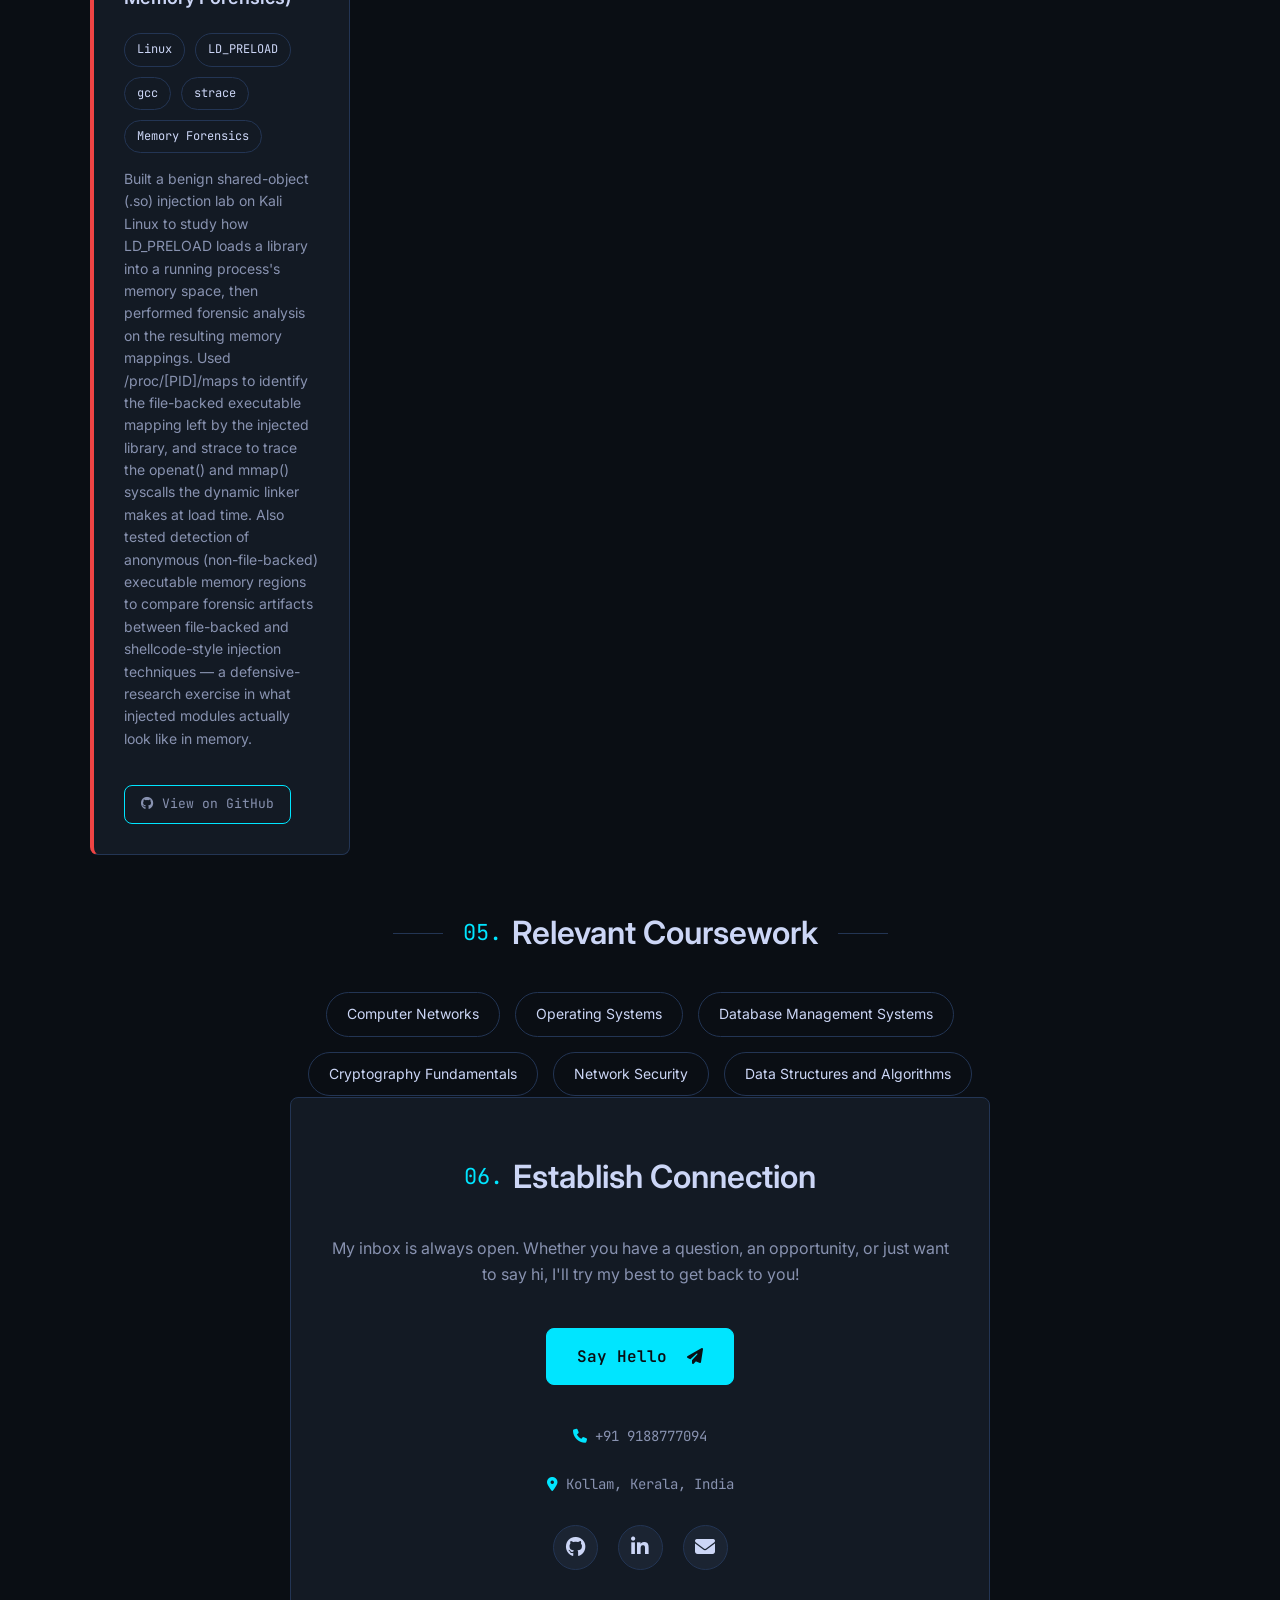
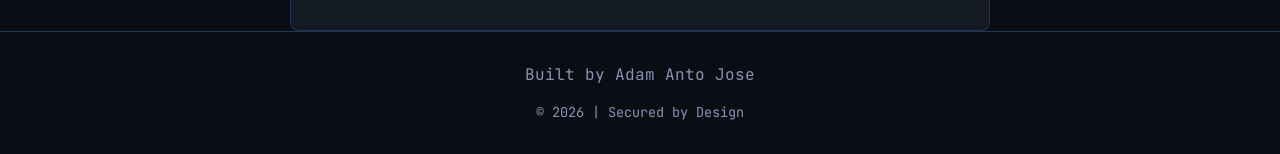
==== commit ebe92b57: "Update index.html" ====
--- a/index.html
+++ b/index.html
@@ -5,11 +5,20 @@
   <meta charset="UTF-8">
   <meta name="viewport" content="width=device-width, initial-scale=1.0">
 
+  <!-- Google Analytics (gtag.js) -->
+  <script async src="https://www.googletagmanager.com/gtag/js?id=G-5TRWCJ76HE"></script>
+  <script>
+    window.dataLayer = window.dataLayer || [];
+    function gtag(){dataLayer.push(arguments);}
+    gtag('js', new Date());
+
+    gtag('config', 'G-5TRWCJ76HE');
+  </script>
+
   <!-- SEO & Meta Tags -->
   <title>Adam Anto Jose | Cybersecurity Professional</title>
   <meta name="description"
-    content="Portfolio of Adam Anto Jose -  B.Tech Computer Science graduate with a strong foundation in cloud security, IAM, SIEM operations, and vulnerability management.">
-
+        content="Portfolio of Adam Anto Jose - B.Tech Computer Science graduate with a strong foundation in cloud security, IAM, SIEM operations, and vulnerability management.">
   <!-- Open Graph -->
   <meta property="og:title" content="Adam Anto Jose | Cybersecurity Professional">
   <meta property="og:description" content="Cybersecurity Enthusiast | Aspiring SOC Analyst / Security Engineer">
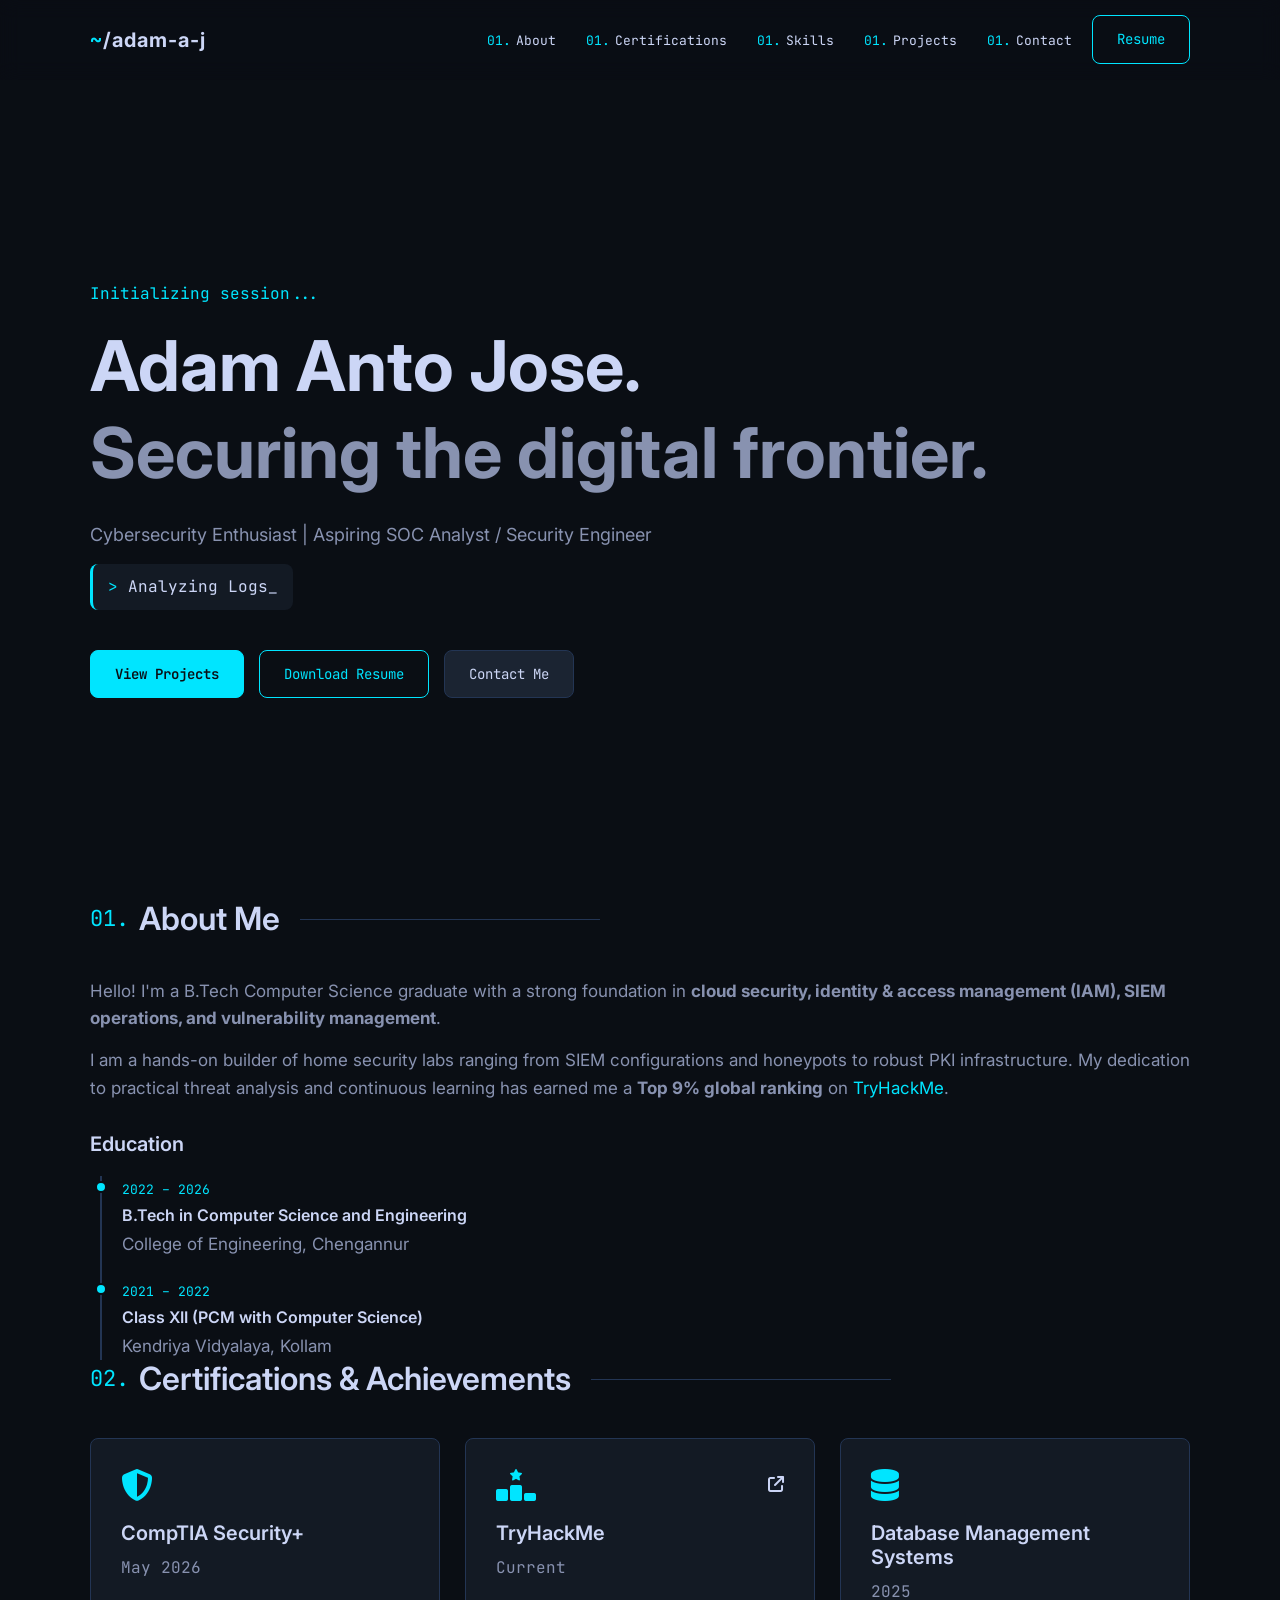
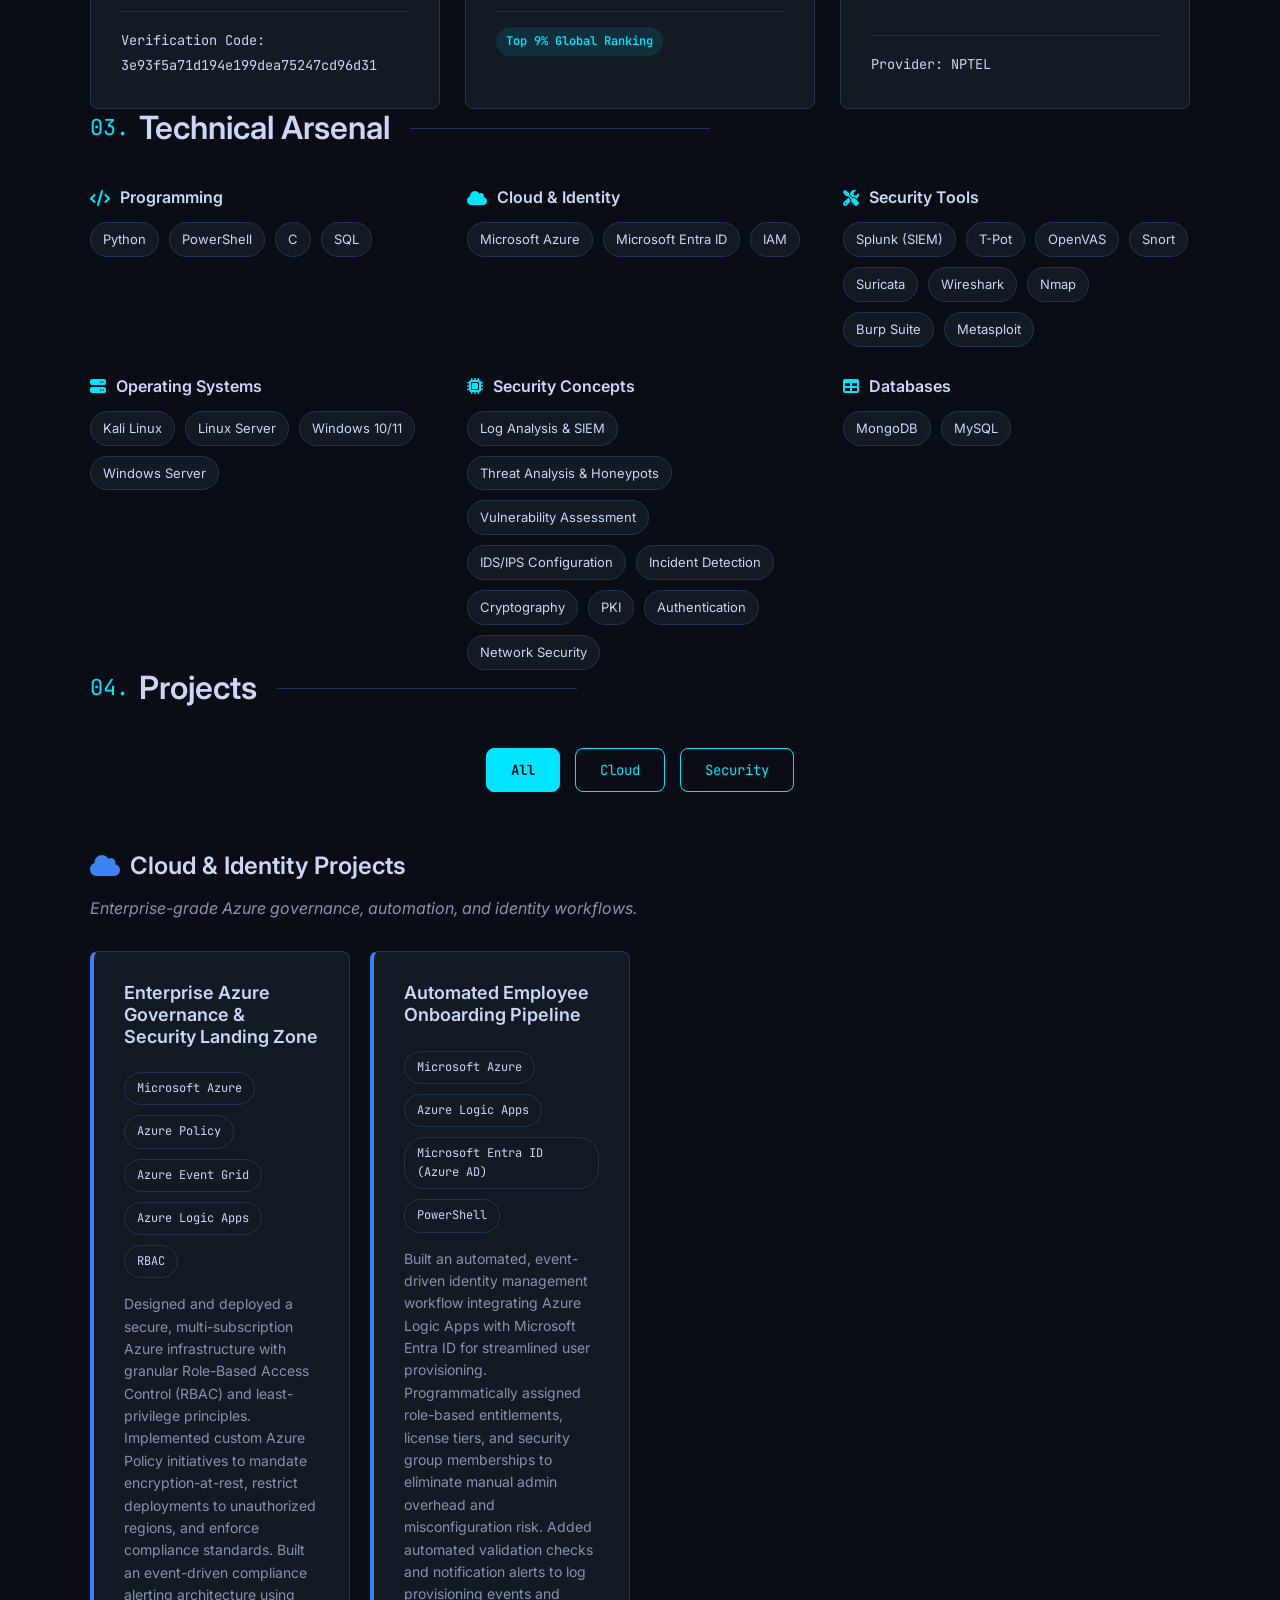
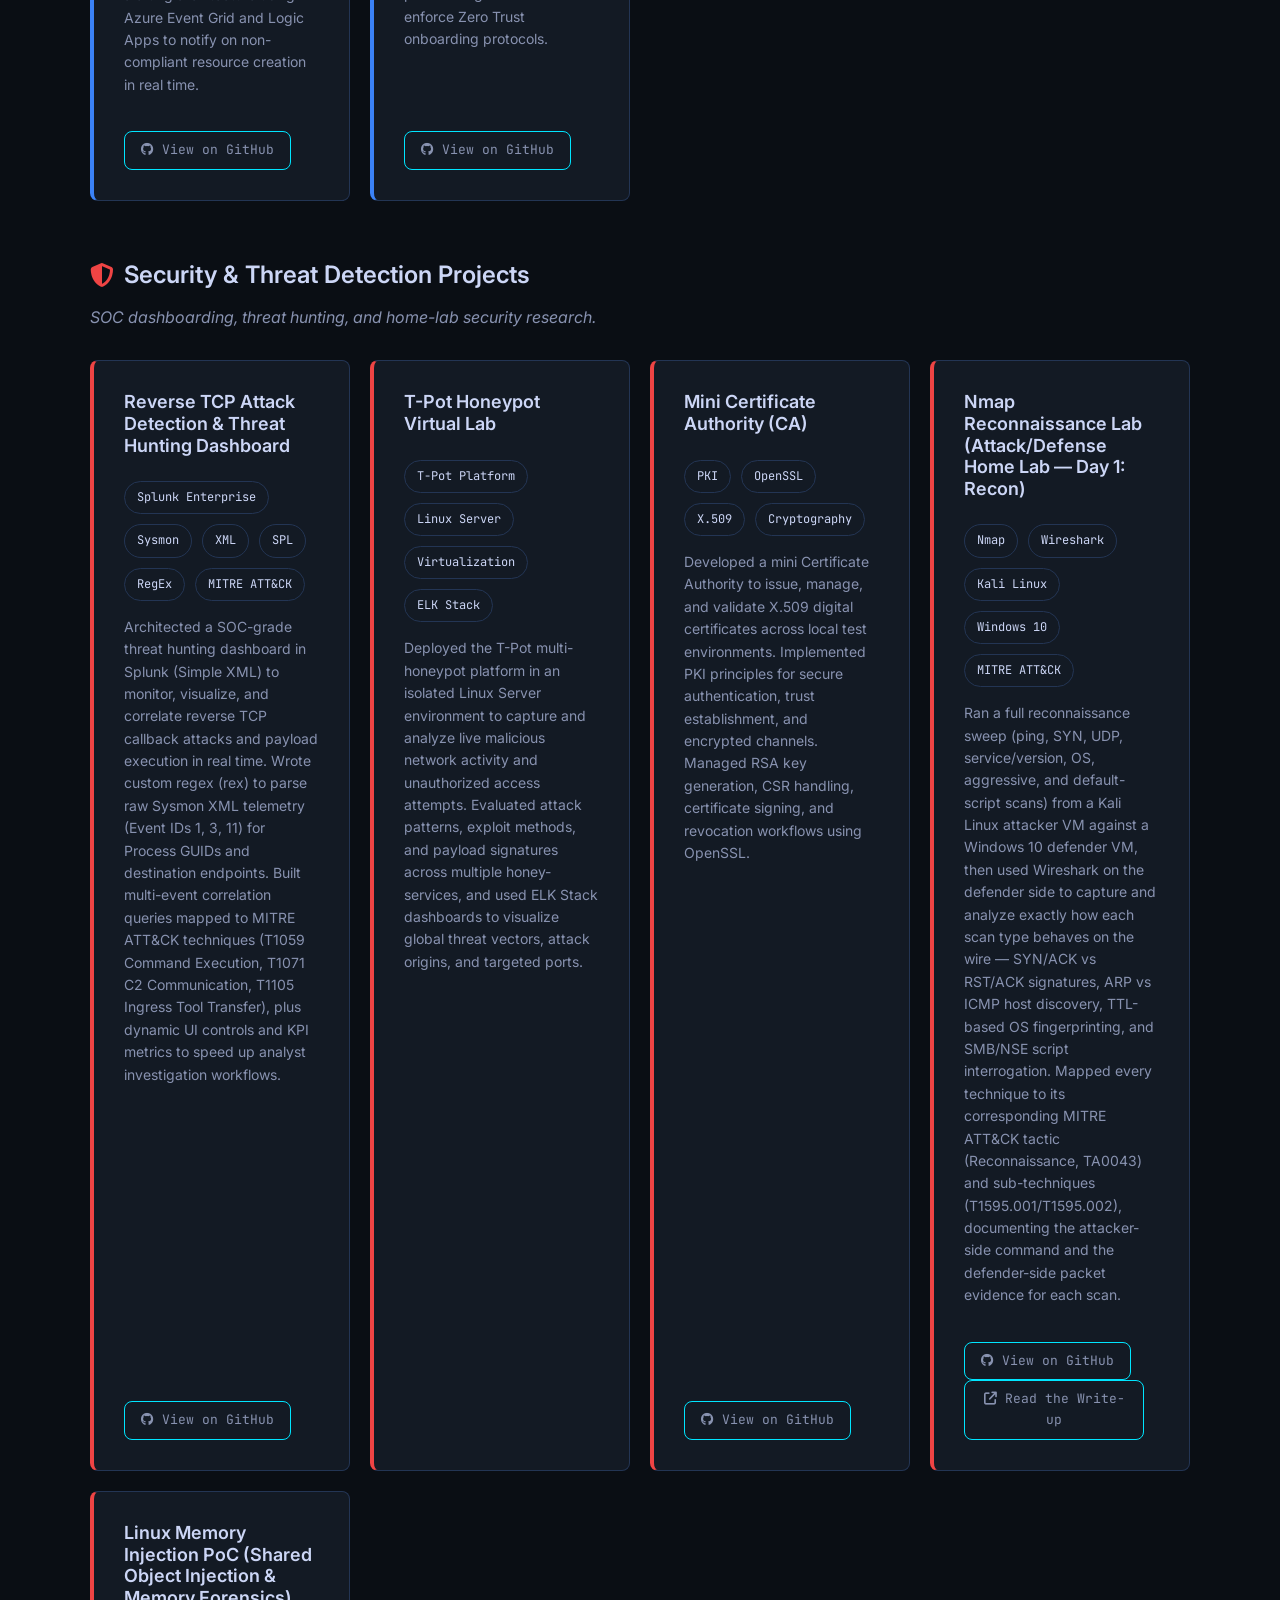
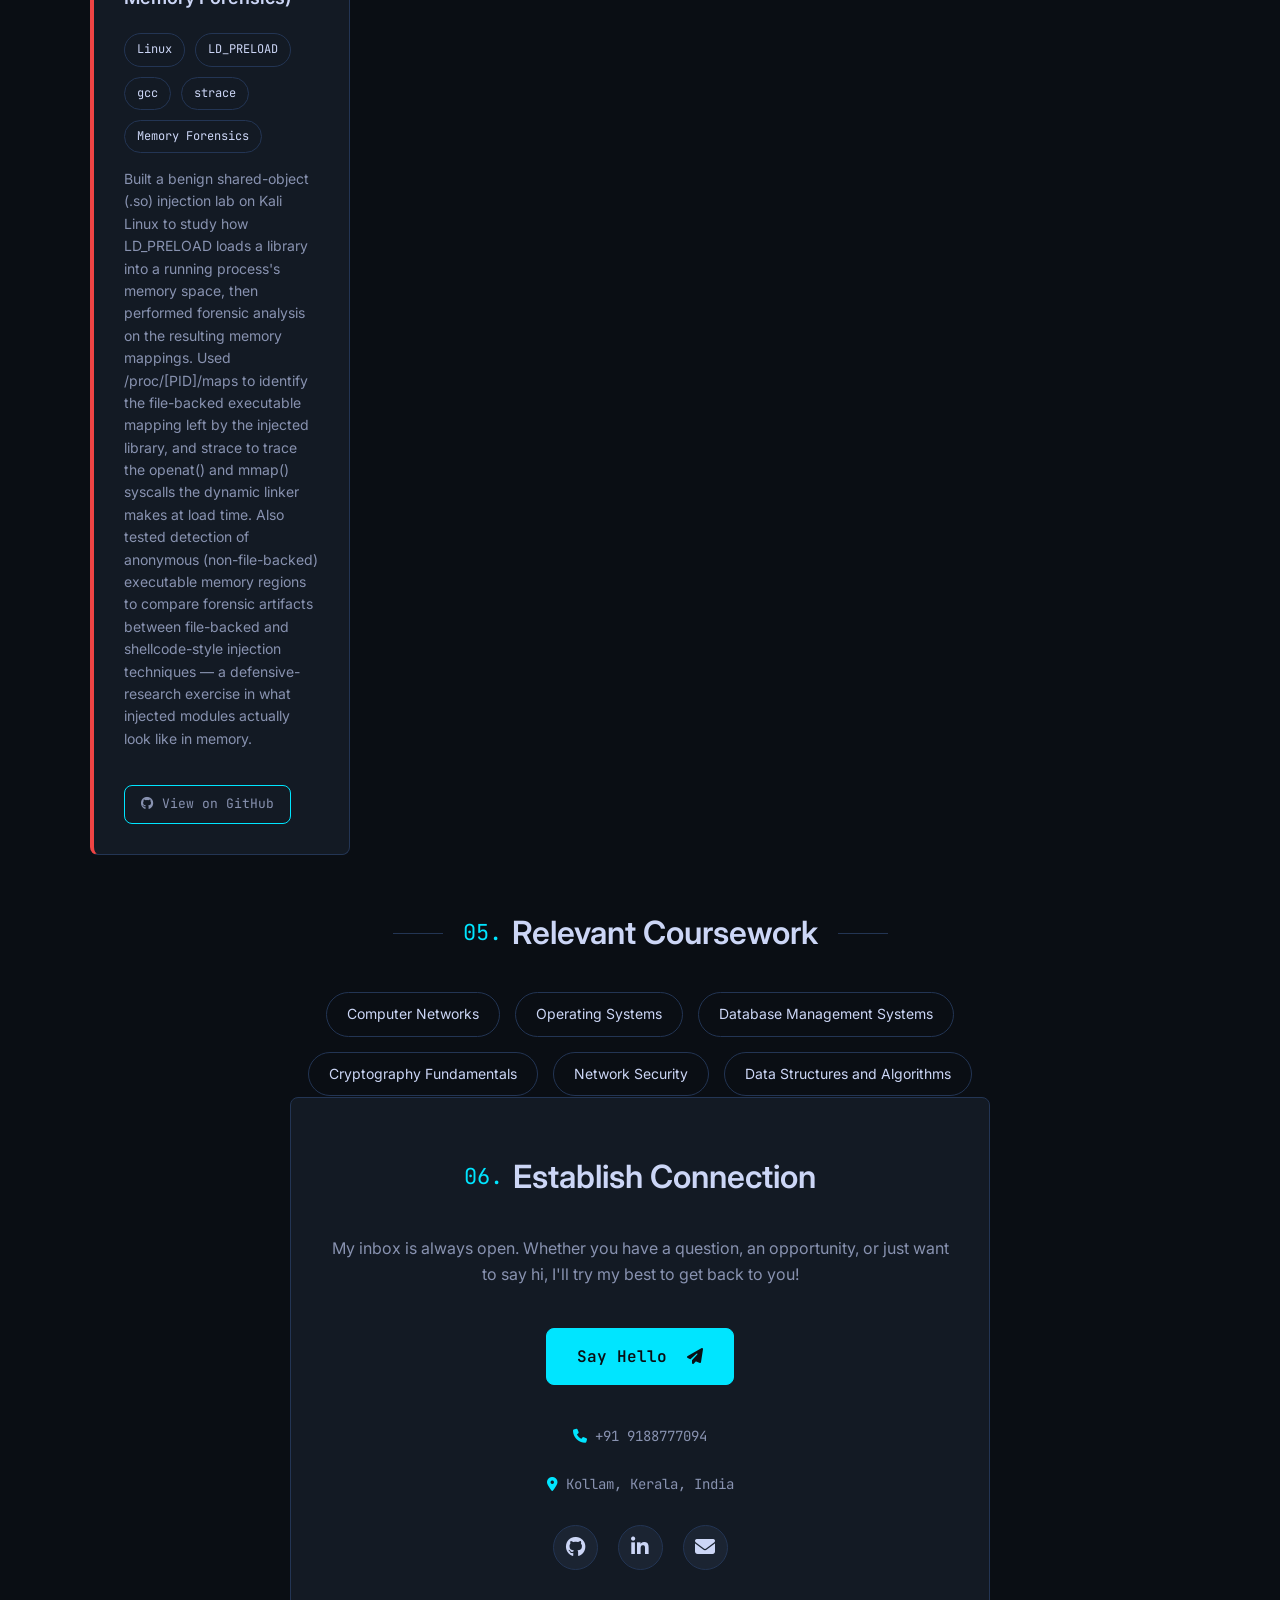
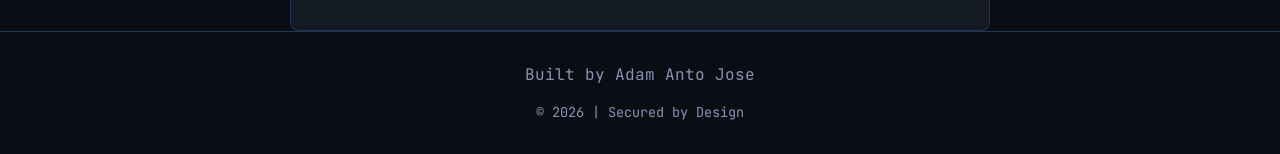
==== commit ef3a0b37: "Update index.html" ====
--- a/index.html
+++ b/index.html
@@ -90,7 +90,7 @@
               access management (IAM), SIEM operations, and vulnerability management</strong>.</p>
           <p>I am a hands-on builder of home security labs ranging from SIEM configurations and honeypots to robust PKI
             infrastructure. My dedication to practical threat analysis and continuous learning has earned me a
-            <strong>Top 9% global ranking</strong> on <a href="https://tryhackme.com/p/adamaj44" target="_blank"
+            <strong>Top 9% global ranking</strong> on <a href="https://tryhackme.com/p/adamantojose" target="_blank"
               class="text-link">TryHackMe</a>.
           </p>
 
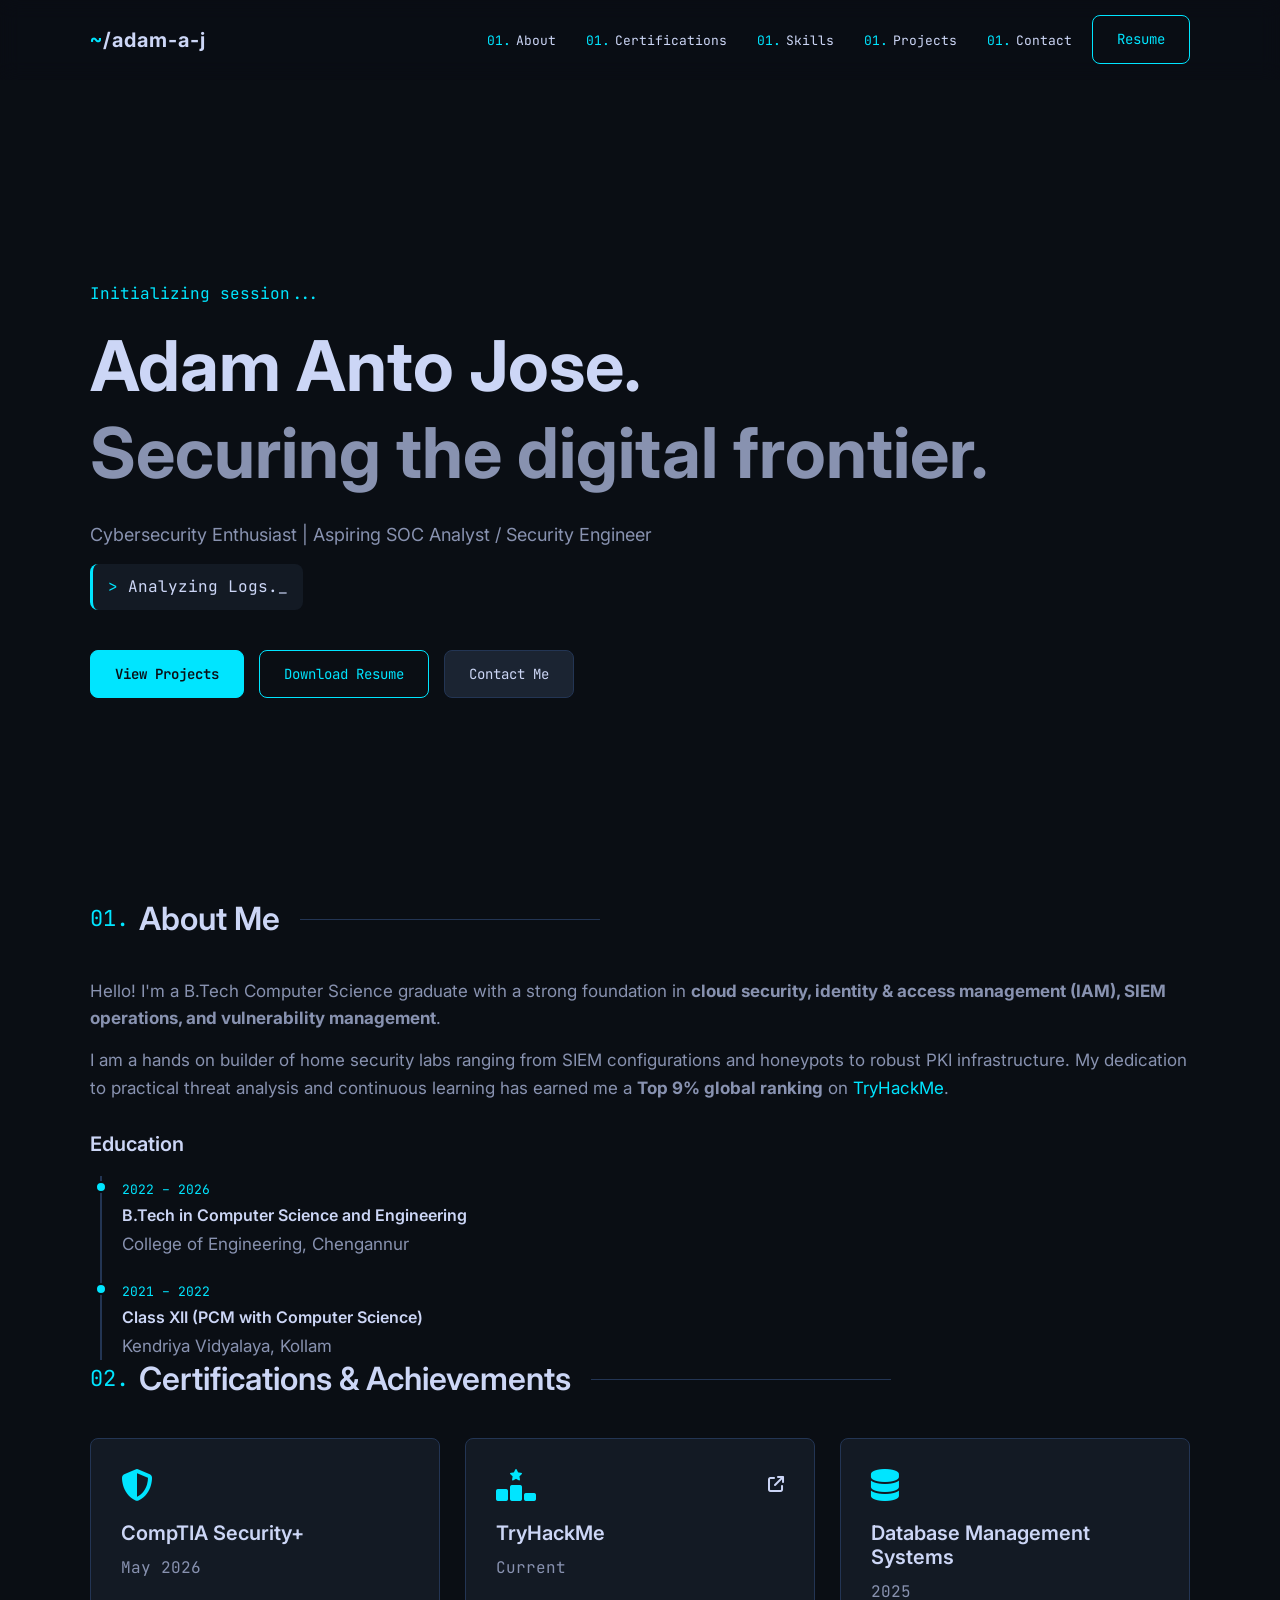
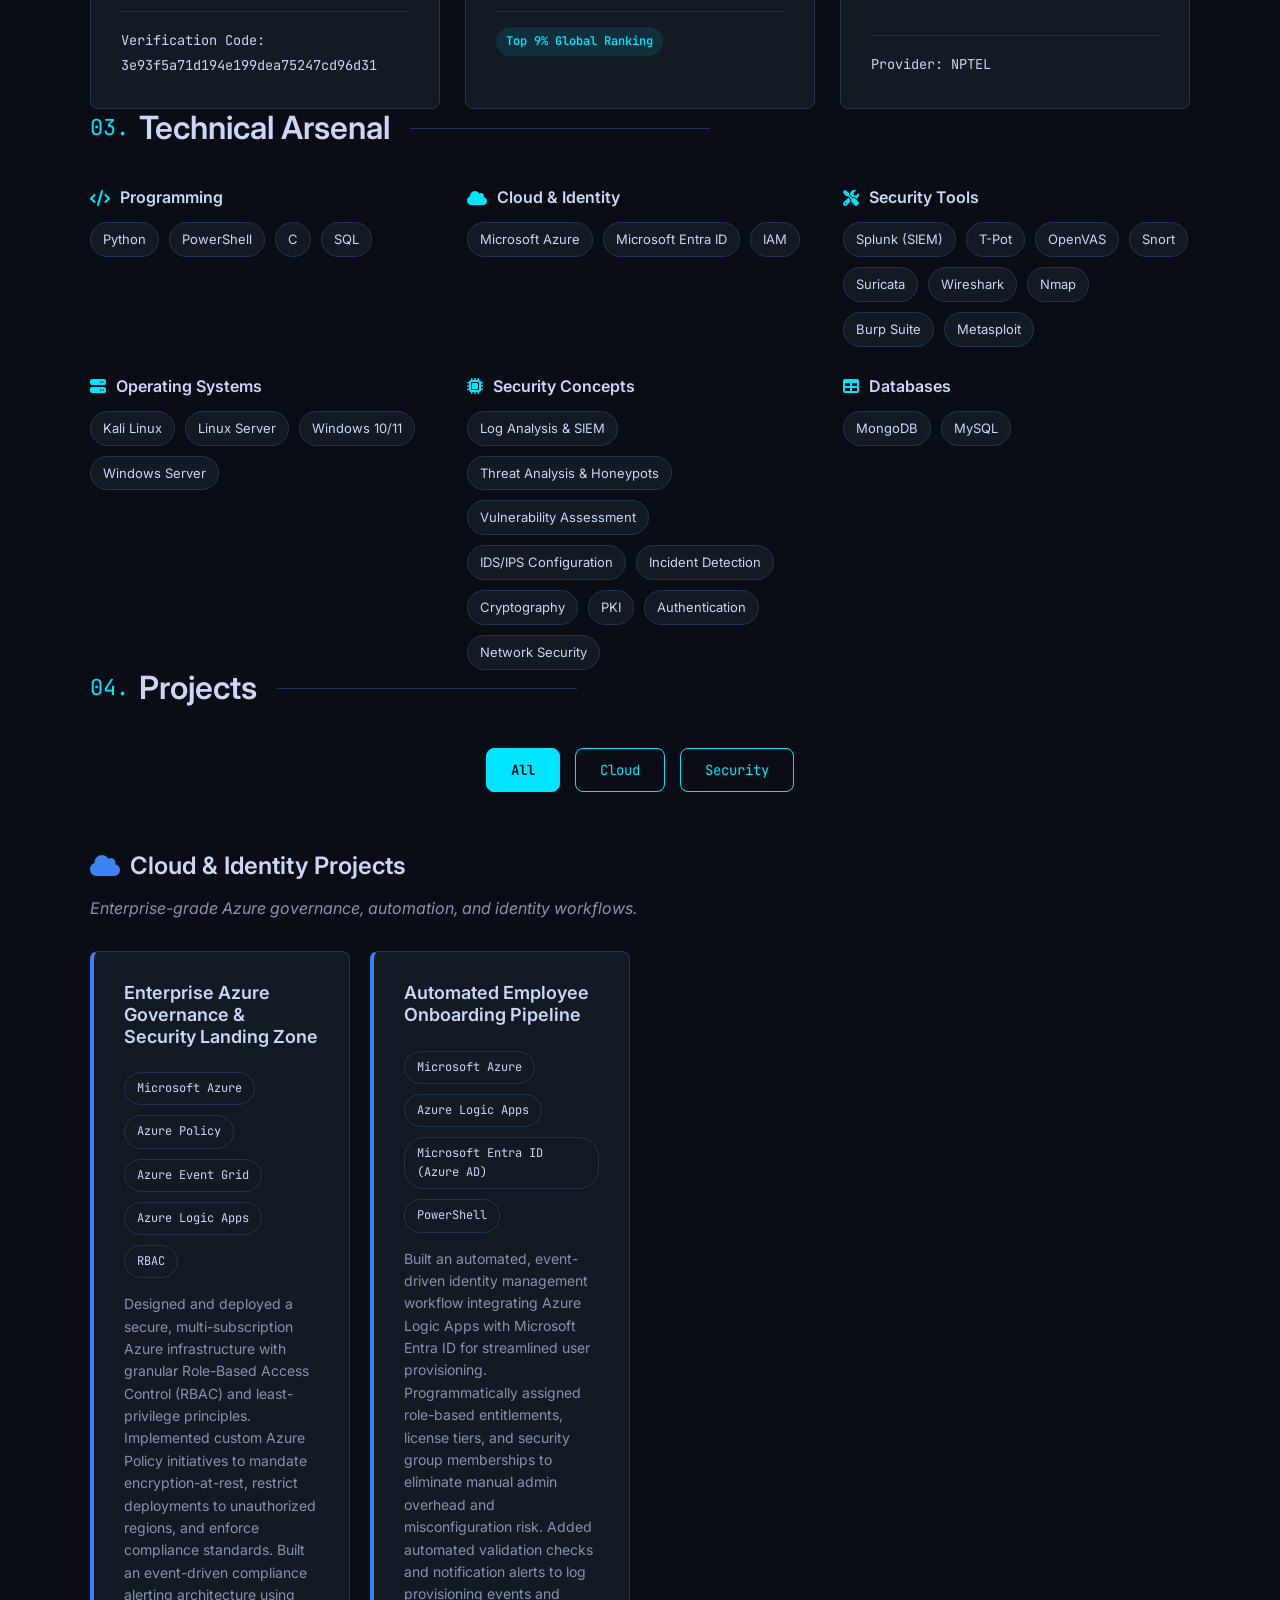
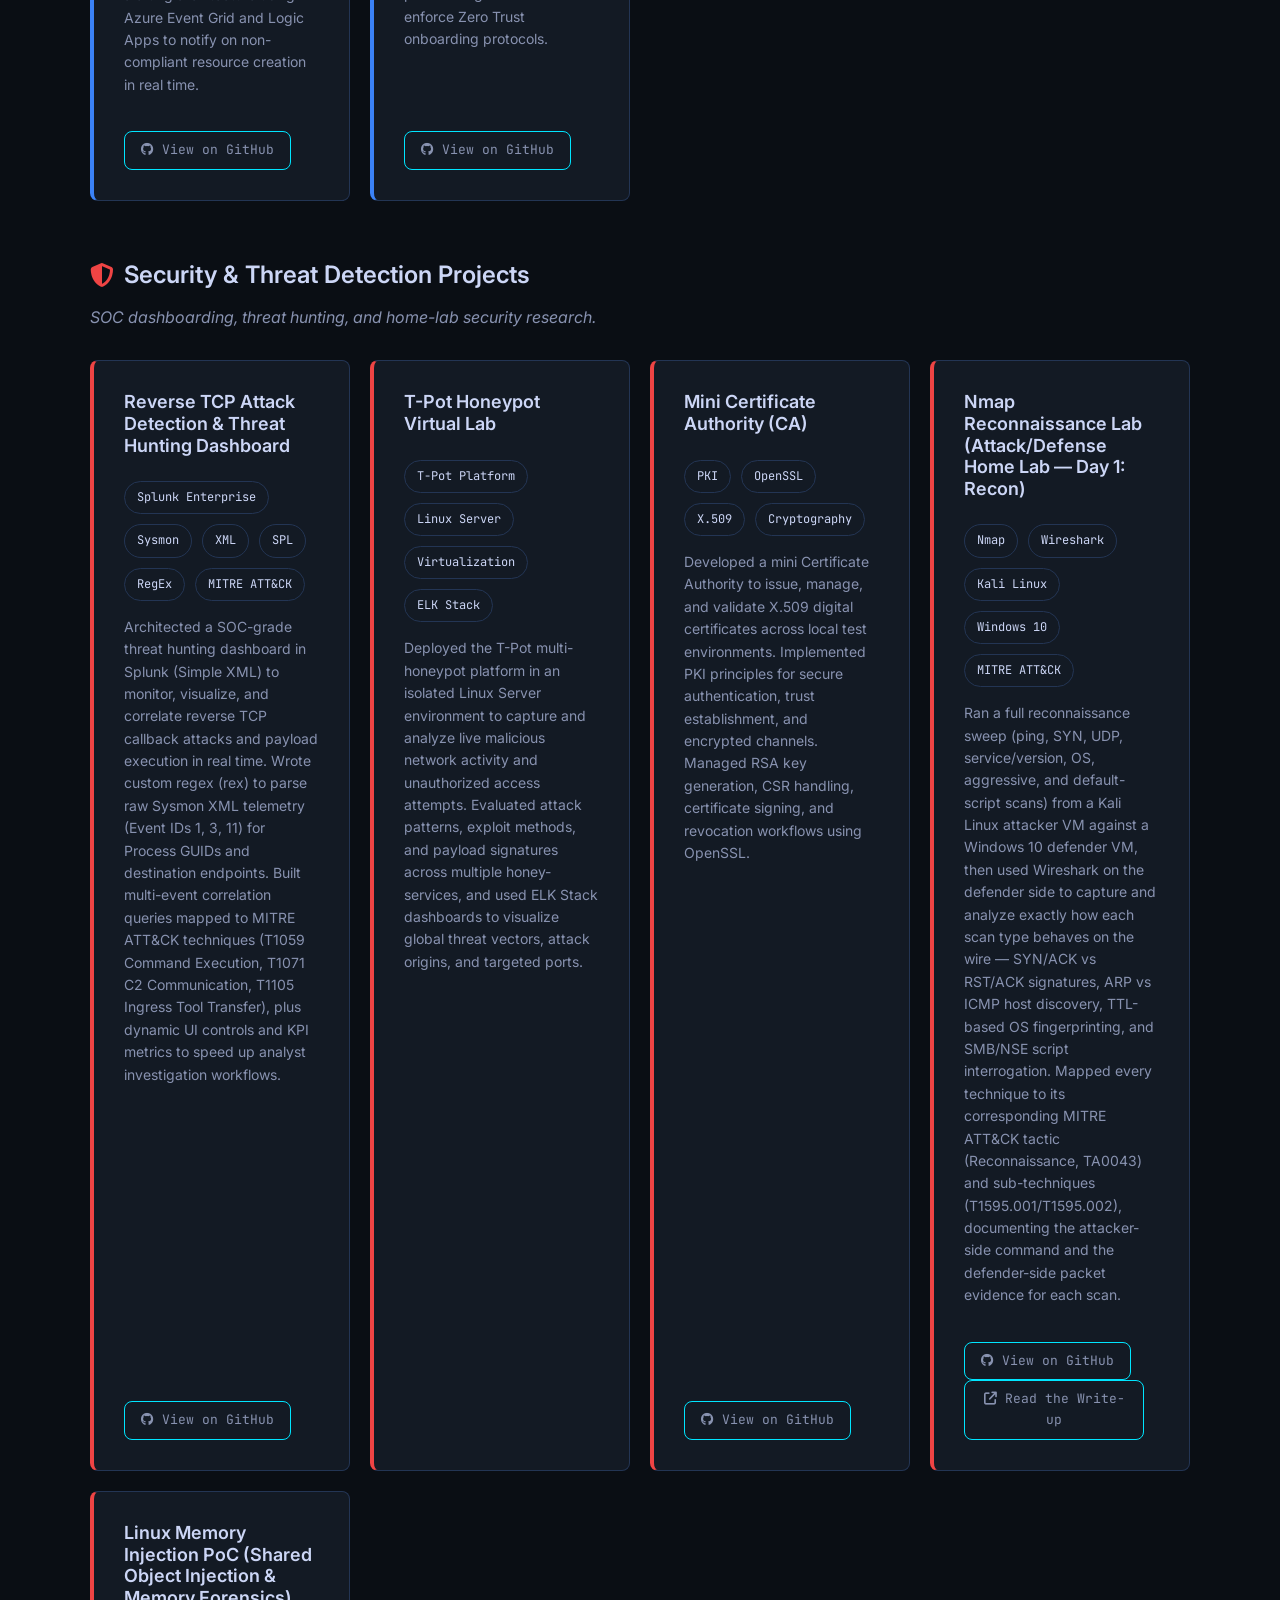
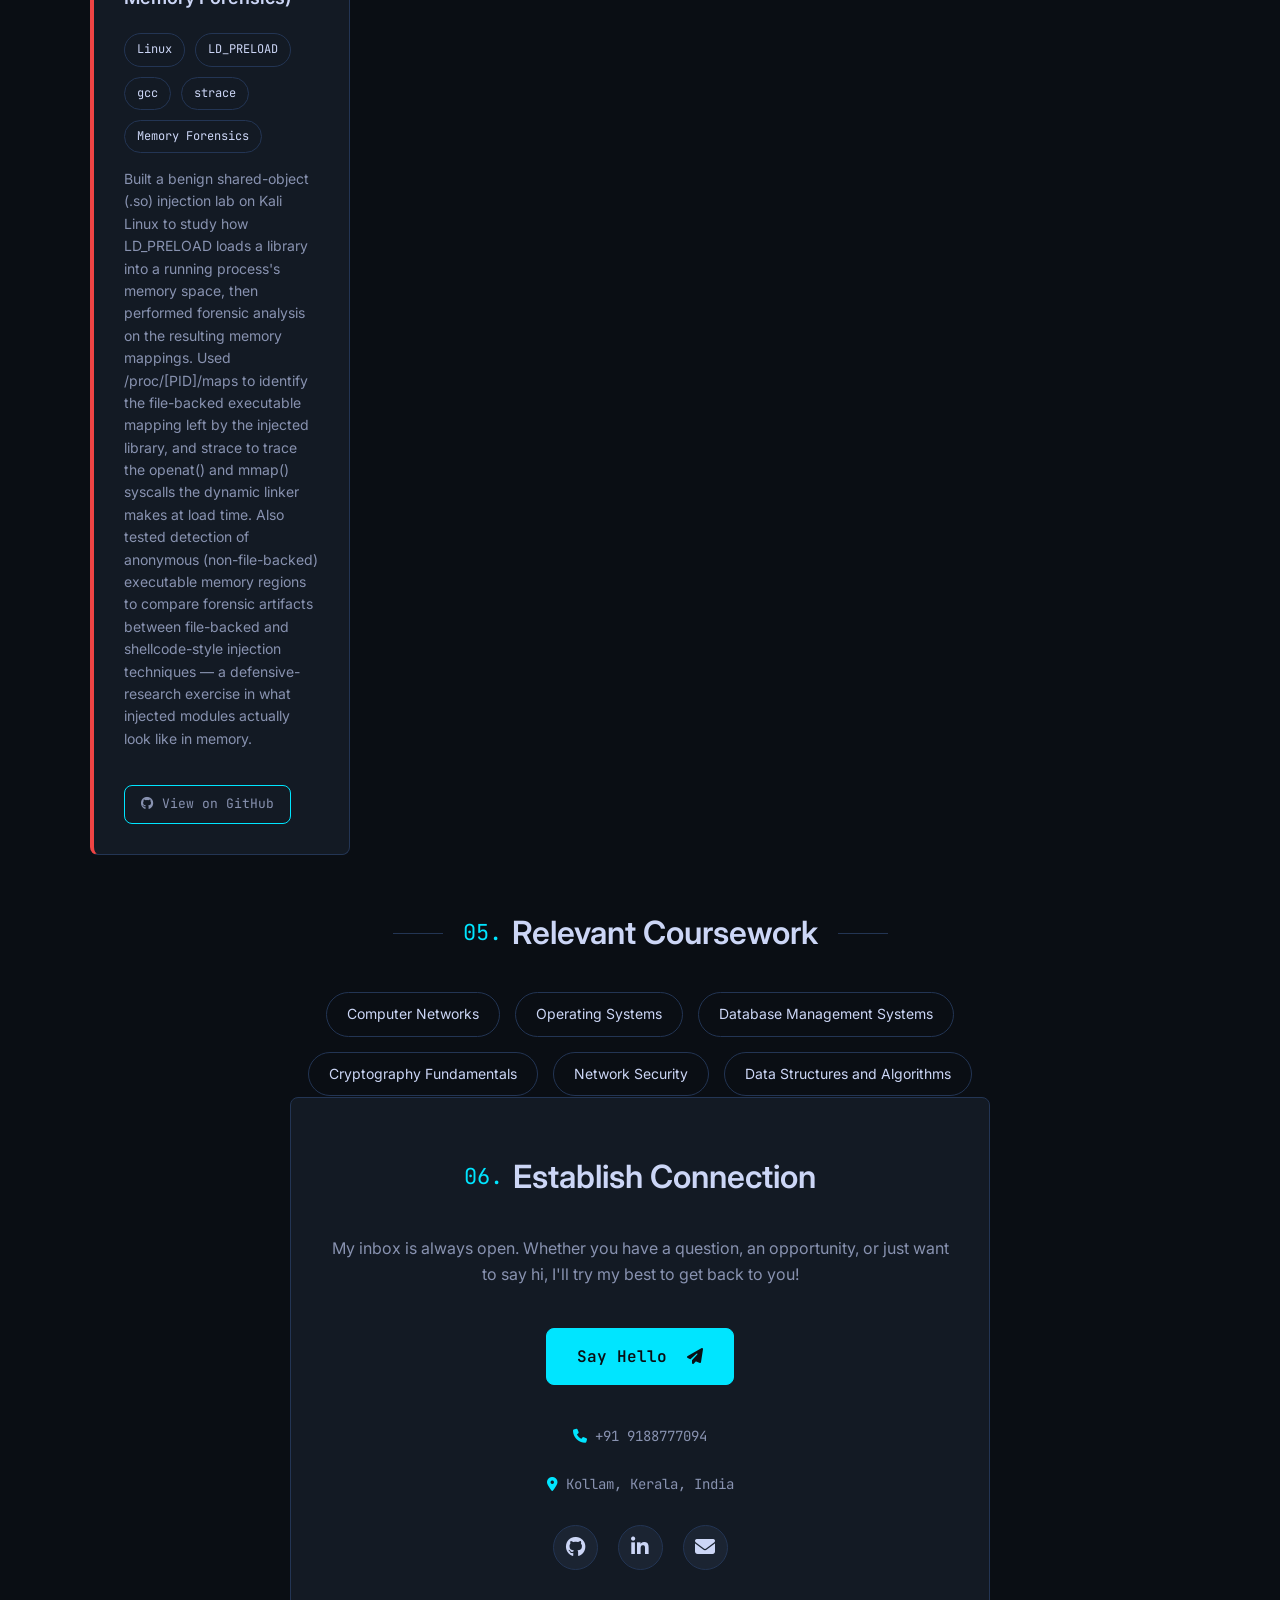
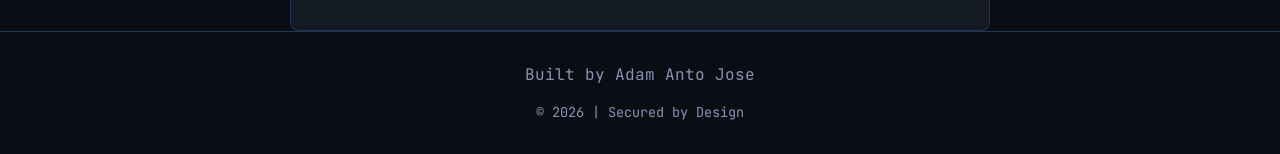
==== commit 48c83cb5: "Update index.html" ====
--- a/index.html
+++ b/index.html
@@ -88,7 +88,7 @@
         <div class="about-text">
           <p>Hello! I'm a B.Tech Computer Science graduate with a strong foundation in <strong>cloud security, identity &
               access management (IAM), SIEM operations, and vulnerability management</strong>.</p>
-          <p>I am a hands-on builder of home security labs ranging from SIEM configurations and honeypots to robust PKI
+          <p>I am a hands on builder of home security labs ranging from SIEM configurations and honeypots to robust PKI
             infrastructure. My dedication to practical threat analysis and continuous learning has earned me a
             <strong>Top 9% global ranking</strong> on <a href="https://tryhackme.com/p/adamantojose" target="_blank"
               class="text-link">TryHackMe</a>.
